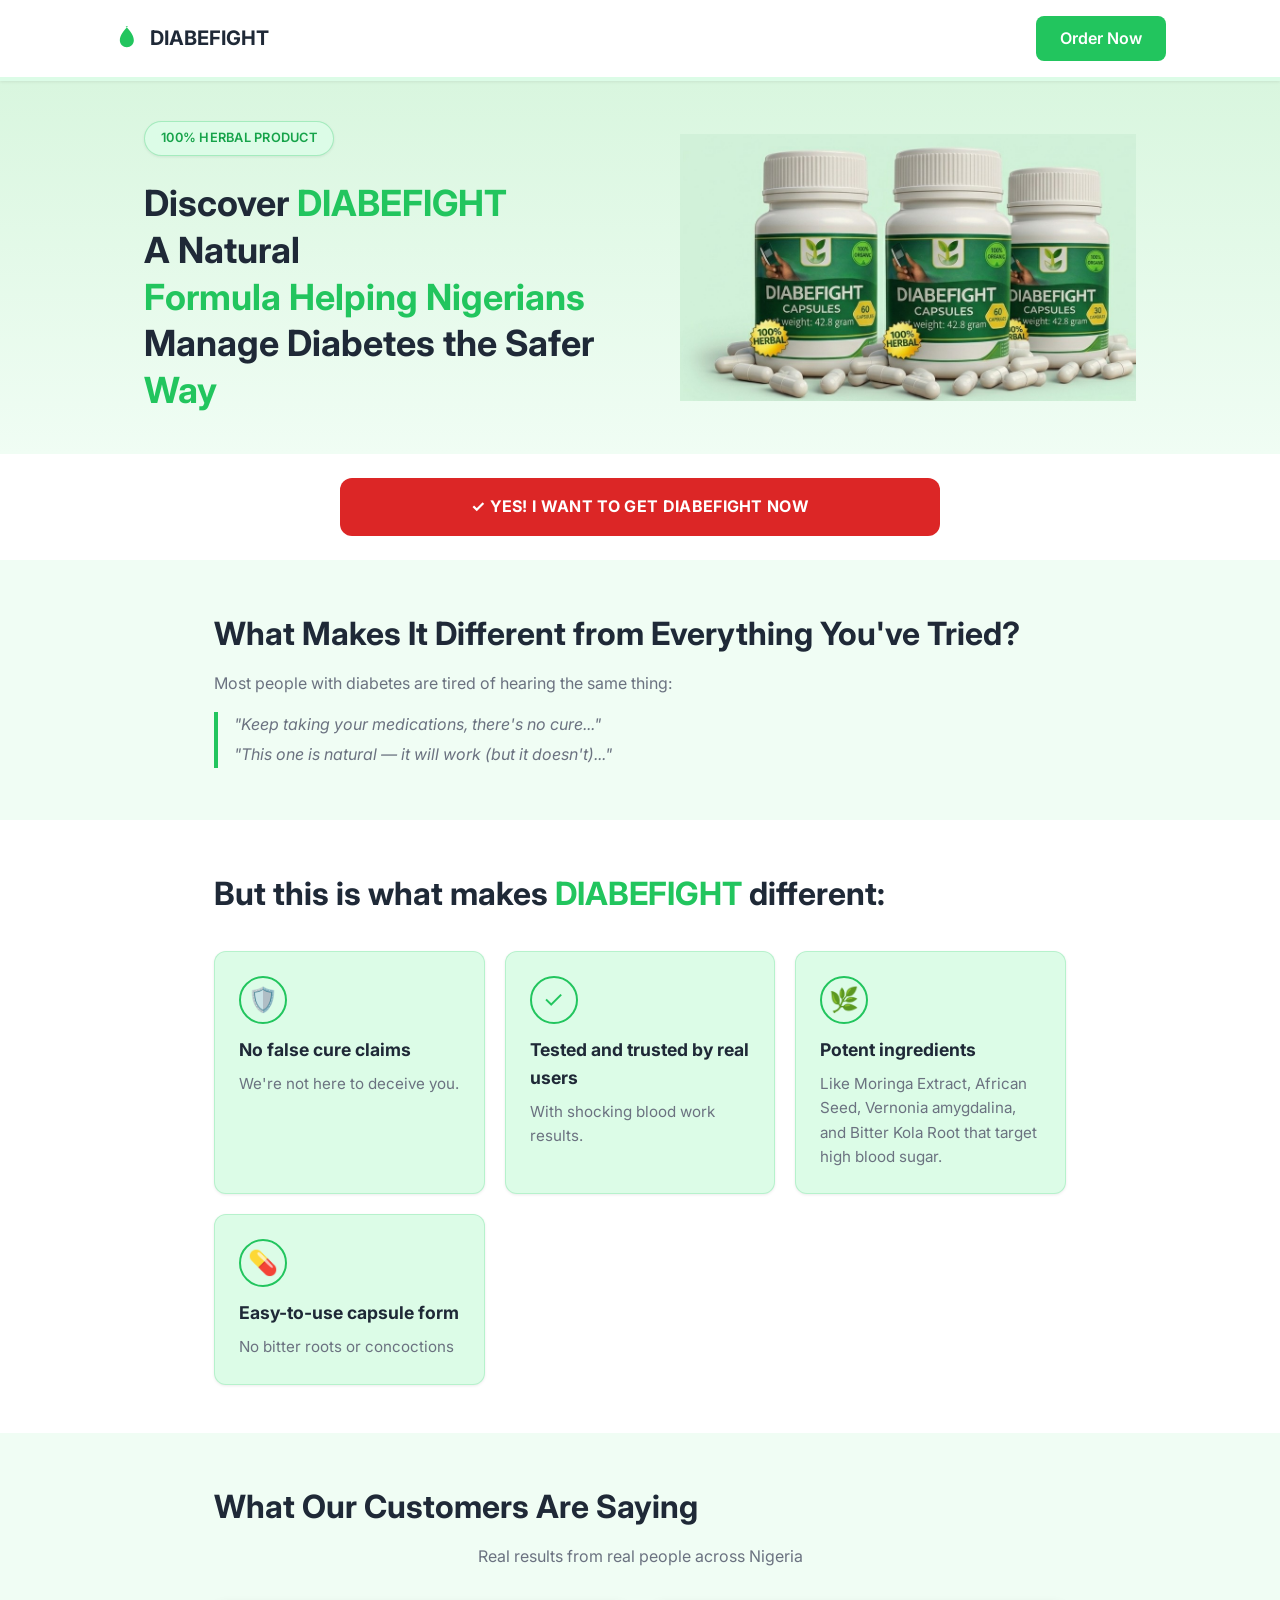
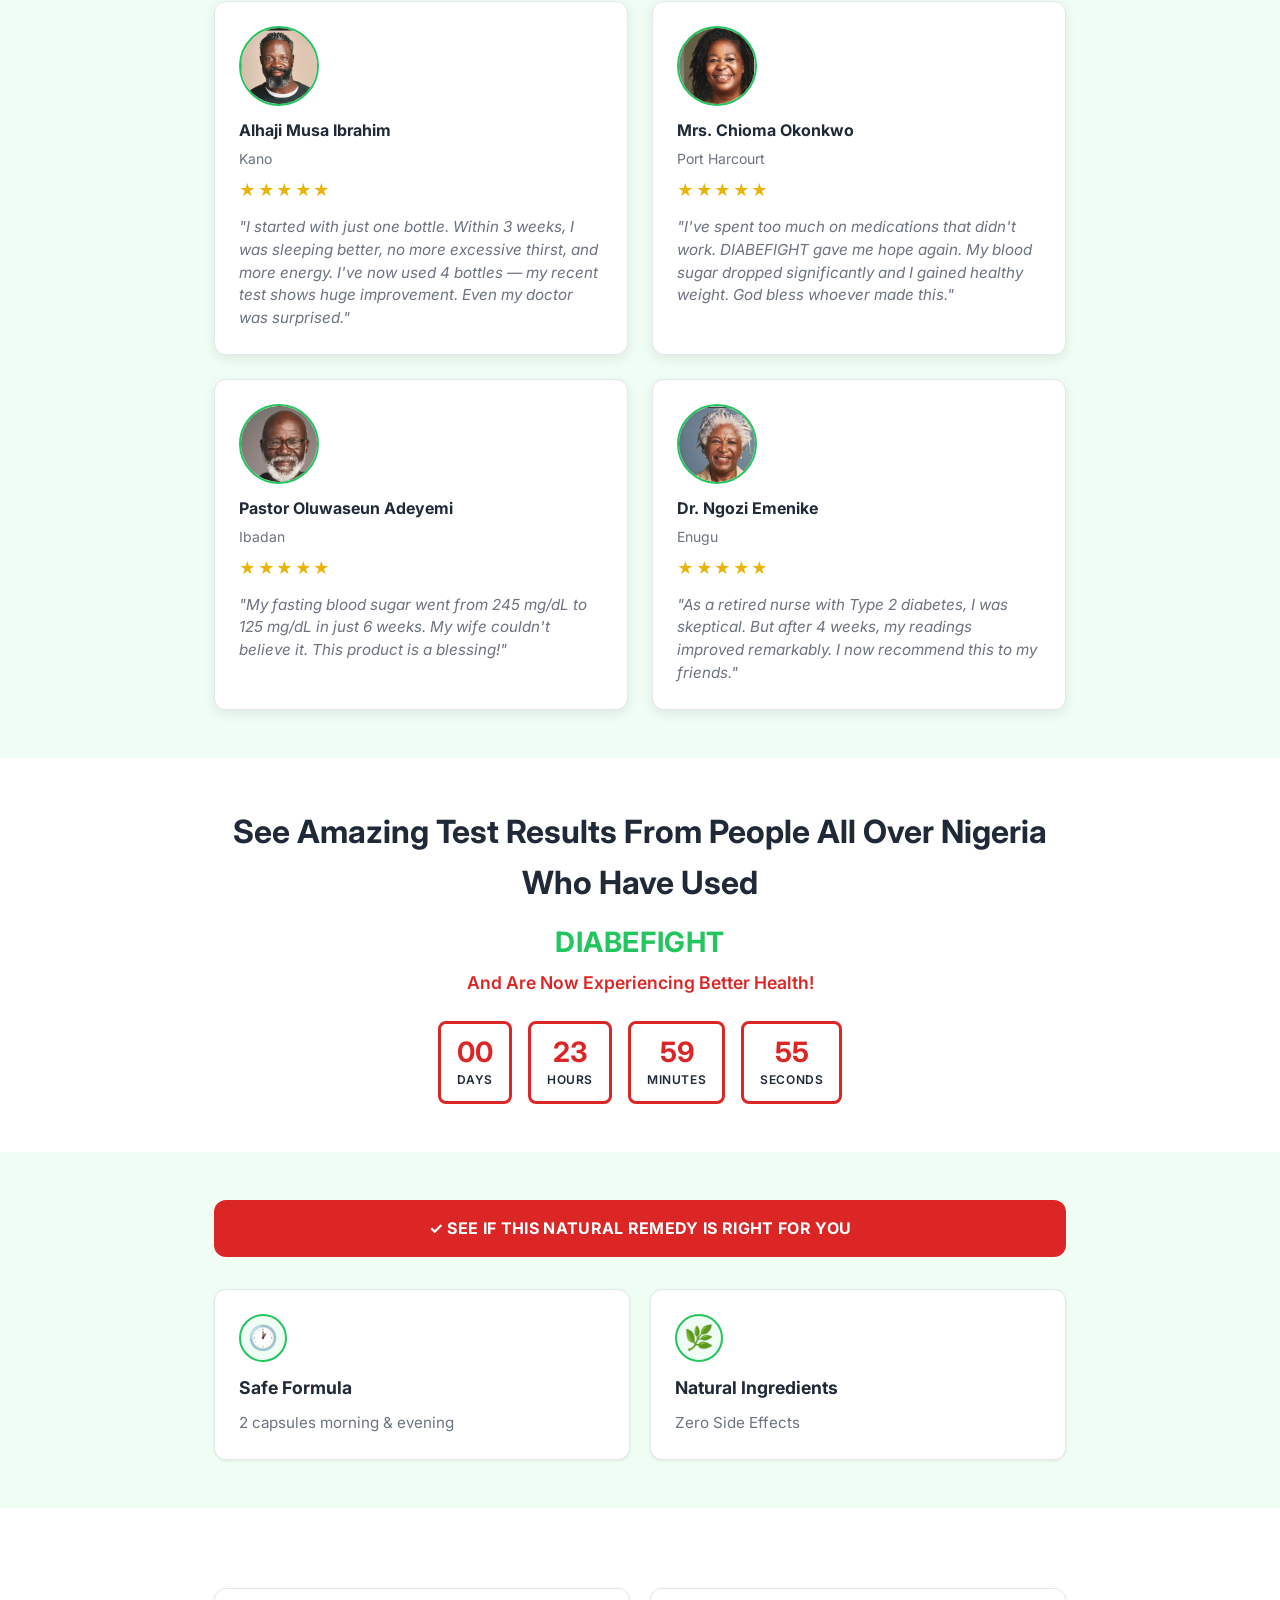
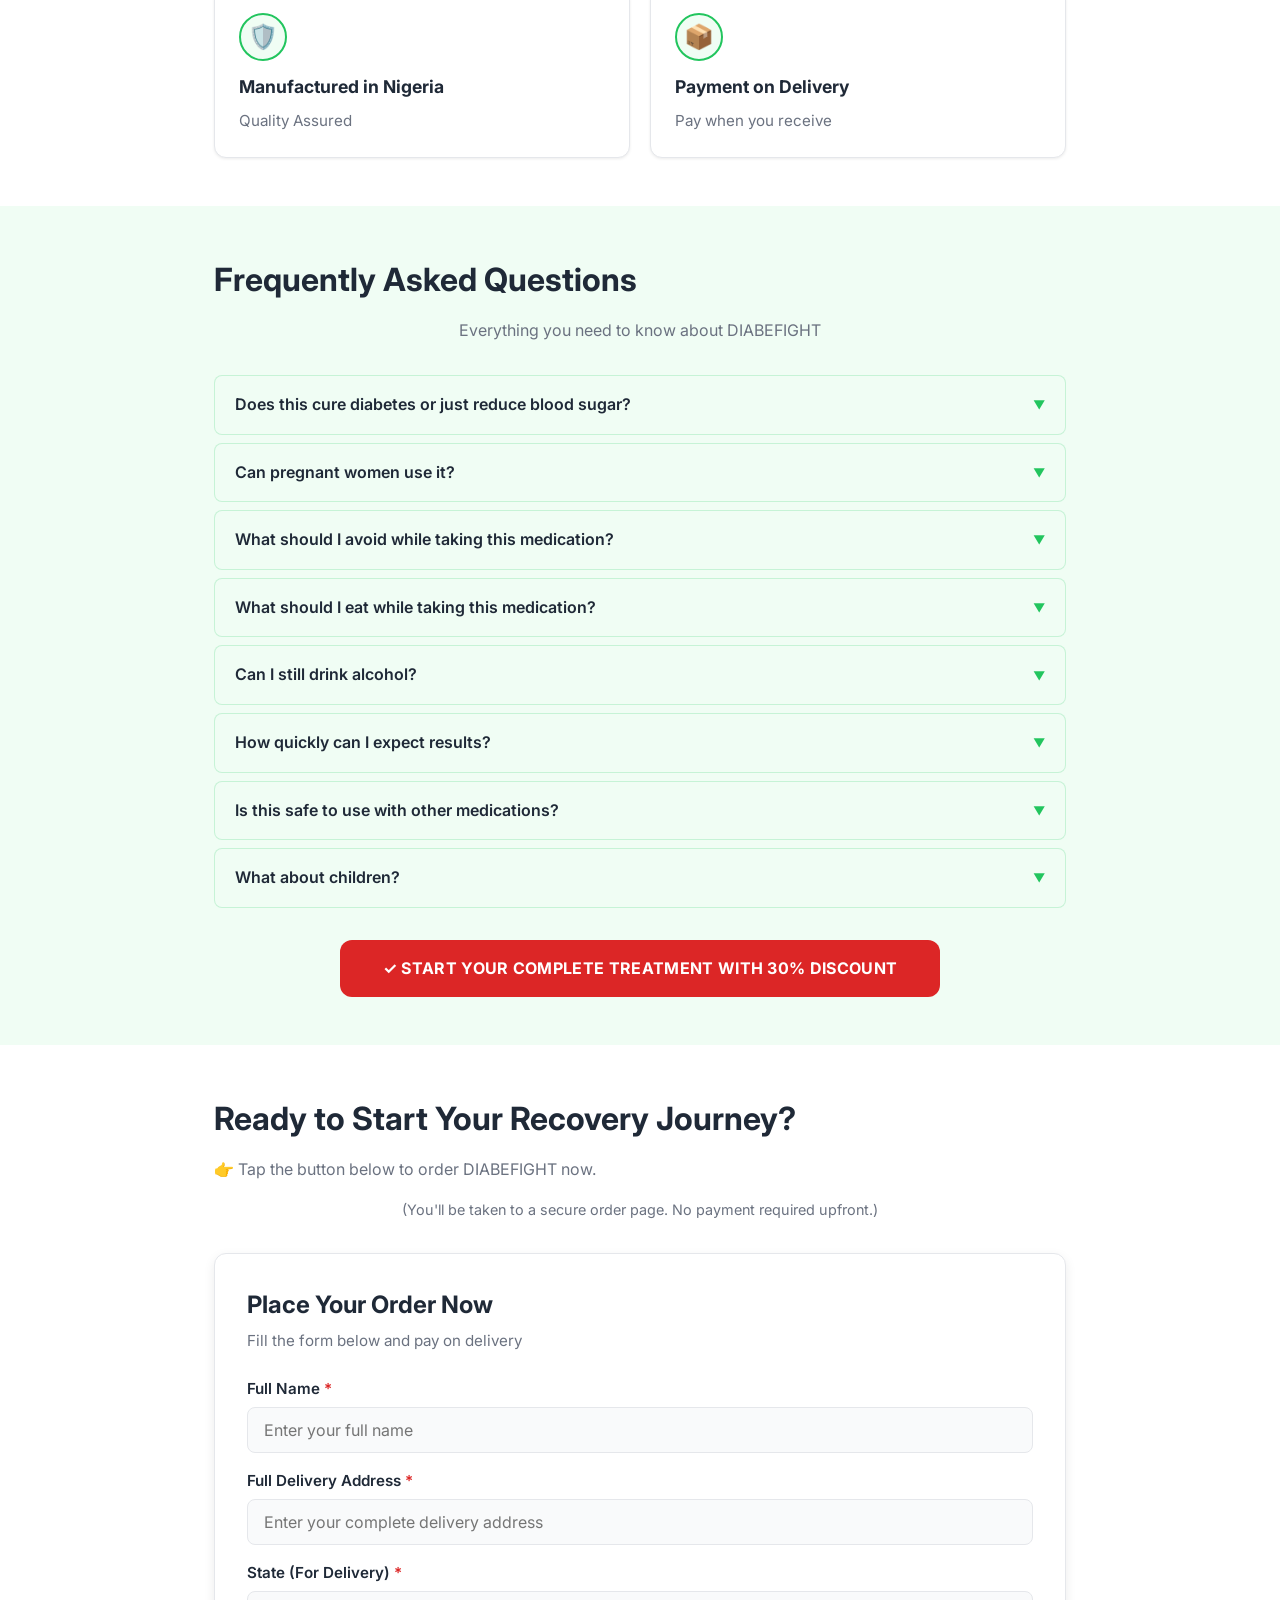
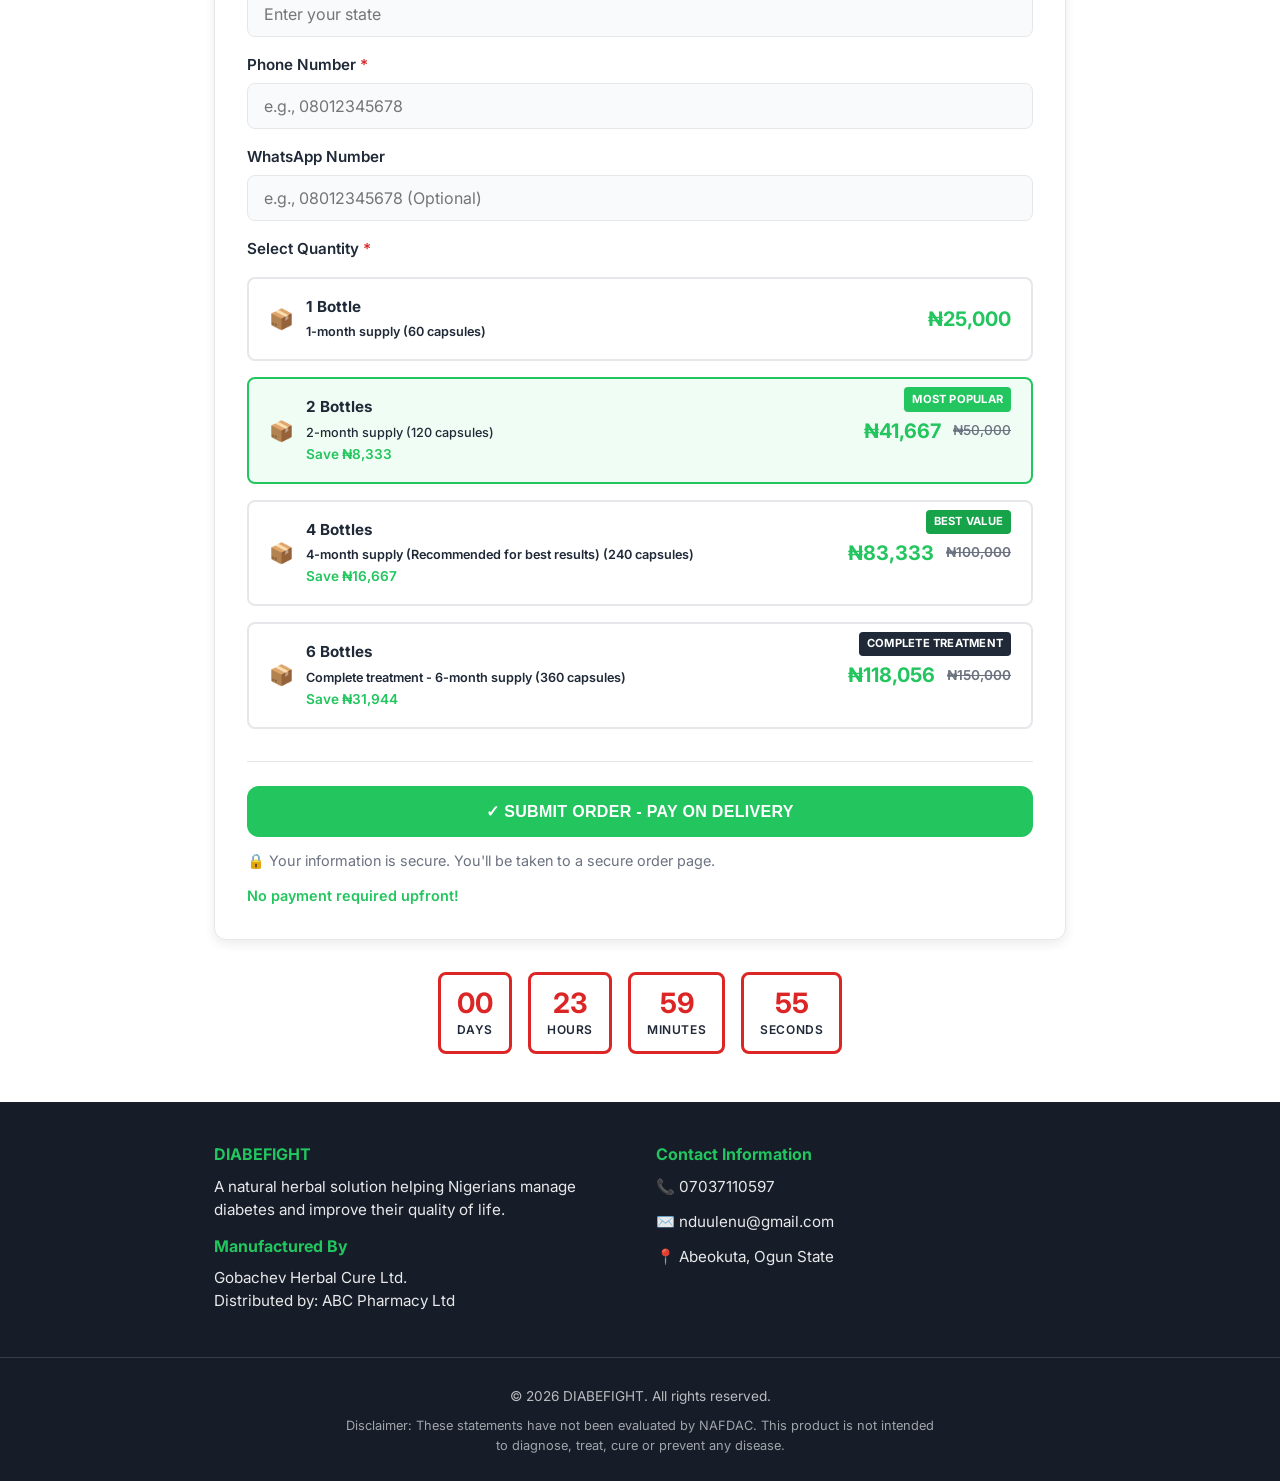
==== index.html @ c7aa2aaf "first commit" ====
<!DOCTYPE html>
<html lang="en">
<head>
  <meta charset="UTF-8">
  <meta name="viewport" content="width=device-width, initial-scale=1.0">
  <title>DIABEFIGHT – Natural Herbal Formula</title>
  <link rel="stylesheet" href="styles.css">
  <link rel="preconnect" href="https://fonts.googleapis.com">
  <link rel="preconnect" href="https://fonts.gstatic.com" crossorigin>
  <link href="https://fonts.googleapis.com/css2?family=Inter:wght@400;500;600;700&display=swap" rel="stylesheet">
</head>
<body>
  <!-- Header -->
  <header class="site-header">
    <div class="header-inner">
      <a href="#" class="logo">
        <svg class="logo-icon" width="28" height="28" viewBox="0 0 24 24" fill="none" xmlns="http://www.w3.org/2000/svg" aria-hidden="true">
          <path d="M12 2c-4 4-7 8-7 12 0 3.3 2.7 6 6 6s6-2.7 6-6c0-4-3-8-7-12z" fill="currentColor"/>
        </svg>
        <span class="logo-text">DIABEFIGHT</span>
      </a>
      <a href="#order" class="btn btn-order">Order Now</a>
    </div>
    <div class="header-sep"></div>
  </header>

  <main>
    <!-- Hero 1: Badge + Headline + product image -->
    <section class="hero hero-badge">
      <div class="container hero-layout">
        <div class="hero-copy">
          <div class="badge-pill">100% HERBAL PRODUCT</div>
          <h1 class="hero-headline">
            <span class="dark">Discover</span> <span class="accent">DIABEFIGHT</span><br>
            <span class="dark">A Natural</span><br>
            <span class="accent">Formula Helping Nigerians</span><br>
            <span class="dark">Manage Diabetes the Safer</span> <span class="accent">Way</span>
          </h1>
        </div>
        <div class="hero-visual">
          <img src="images/capsule-bg.png" alt="DIABEFIGHT herbal capsules bottle" width="360" height="480" decoding="async" fetchpriority="high">
        </div>
      </div>
    </section>

    <!-- CTA Button -->
    <section class="cta-strip">
      <div class="container">
        <a href="#order" class="btn btn-hero">✓ YES! I WANT TO GET DIABEFIGHT NOW</a>
      </div>
    </section>

    <!-- What Makes It Different -->
    <section class="section section-alt">
      <div class="container">
        <h2 class="section-title">What Makes It Different from Everything You've Tried?</h2>
        <p class="section-intro">Most people with diabetes are tired of hearing the same thing:</p>
        <blockquote class="quote-block">
          <p>"Keep taking your medications, there's no cure..."</p>
          <p>"This one is natural — it will work (but it doesn't)..."</p>
        </blockquote>
      </div>
    </section>

    <!-- Feature Cards 4 -->
    <section class="section">
      <div class="container">
        <h2 class="section-title">But this is what makes <span class="accent">DIABEFIGHT</span> different:</h2>
        <div class="feature-grid feature-grid-4">
          <div class="feature-card">
            <span class="feature-icon" aria-hidden="true">🛡️</span>
            <h3>No false cure claims</h3>
            <p>We're not here to deceive you.</p>
          </div>
          <div class="feature-card">
            <span class="feature-icon" aria-hidden="true">✓</span>
            <h3>Tested and trusted by real users</h3>
            <p>With shocking blood work results.</p>
          </div>
          <div class="feature-card">
            <span class="feature-icon" aria-hidden="true">🌿</span>
            <h3>Potent ingredients</h3>
            <p>Like Moringa Extract, African Seed, Vernonia amygdalina, and Bitter Kola Root that target high blood sugar.</p>
          </div>
          <div class="feature-card">
            <span class="feature-icon" aria-hidden="true">💊</span>
            <h3>Easy-to-use capsule form</h3>
            <p>No bitter roots or concoctions</p>
          </div>
        </div>
      </div>
    </section>

    <!-- Testimonials -->
    <section class="section section-alt">
      <div class="container">
        <h2 class="section-title">What Our Customers Are Saying</h2>
        <p class="section-sub">Real results from real people across Nigeria</p>
        <div class="testimonial-grid">
          <article class="testimonial-card">
            <div class="testimonial-avatar">
              <img src="images/testimonial-alhaji.png" alt="Alhaji Musa Ibrahim" width="80" height="80" loading="lazy">
            </div>
            <h4>Alhaji Musa Ibrahim</h4>
            <p class="location">Kano</p>
            <div class="stars">★★★★★</div>
            <blockquote>"I started with just one bottle. Within 3 weeks, I was sleeping better, no more excessive thirst, and more energy. I've now used 4 bottles — my recent test shows huge improvement. Even my doctor was surprised."</blockquote>
          </article>
          <article class="testimonial-card">
            <div class="testimonial-avatar">
              <img src="images/testimonial-chioma.png" alt="Mrs. Chioma Okonkwo" width="80" height="80" loading="lazy">
            </div>
            <h4>Mrs. Chioma Okonkwo</h4>
            <p class="location">Port Harcourt</p>
            <div class="stars">★★★★★</div>
            <blockquote>"I've spent too much on medications that didn't work. DIABEFIGHT gave me hope again. My blood sugar dropped significantly and I gained healthy weight. God bless whoever made this."</blockquote>
          </article>
          <article class="testimonial-card">
            <div class="testimonial-avatar">
              <img src="images/testimonial-pastor.png" alt="Pastor Oluwaseun Adeyemi" width="80" height="80" loading="lazy">
            </div>
            <h4>Pastor Oluwaseun Adeyemi</h4>
            <p class="location">Ibadan</p>
            <div class="stars">★★★★★</div>
            <blockquote>"My fasting blood sugar went from 245 mg/dL to 125 mg/dL in just 6 weeks. My wife couldn't believe it. This product is a blessing!"</blockquote>
          </article>
          <article class="testimonial-card">
            <div class="testimonial-avatar">
              <img src="images/testimonial-ngozi.png" alt="Dr. Ngozi Emenike" width="80" height="80" loading="lazy">
            </div>
            <h4>Dr. Ngozi Emenike</h4>
            <p class="location">Enugu</p>
            <div class="stars">★★★★★</div>
            <blockquote>"As a retired nurse with Type 2 diabetes, I was skeptical. But after 4 weeks, my readings improved remarkably. I now recommend this to my friends."</blockquote>
          </article>
        </div>
      </div>
    </section>

    <!-- Test Results + Countdown -->
    <section class="section">
      <div class="container text-center">
        <h2 class="section-title">See Amazing Test Results From People All Over Nigeria Who Have Used</h2>
        <p class="product-highlight">DIABEFIGHT</p>
        <p class="sub-highlight">And Are Now Experiencing Better Health!</p>
        <div class="countdown" id="countdown">
          <div class="countdown-box"><span class="countdown-num" id="days">00</span><span class="countdown-label">Days</span></div>
          <div class="countdown-box"><span class="countdown-num" id="hours">23</span><span class="countdown-label">Hours</span></div>
          <div class="countdown-box"><span class="countdown-num" id="minutes">52</span><span class="countdown-label">Minutes</span></div>
          <div class="countdown-box"><span class="countdown-num" id="seconds">33</span><span class="countdown-label">Seconds</span></div>
        </div>
      </div>
    </section>

    <!-- Secondary CTA + 2 feature cards -->
    <section class="section section-alt">
      <div class="container">
        <a href="#order" class="btn btn-hero btn-hero-alt">✓ SEE IF THIS NATURAL REMEDY IS RIGHT FOR YOU</a>
        <div class="feature-grid feature-grid-2">
          <div class="feature-card feature-card-white">
            <span class="feature-icon">🕐</span>
            <h3>Safe Formula</h3>
            <p>2 capsules morning & evening</p>
          </div>
          <div class="feature-card feature-card-white">
            <span class="feature-icon">🌿</span>
            <h3>Natural Ingredients</h3>
            <p>Zero Side Effects</p>
          </div>
        </div>
      </div>
    </section>

    <!-- Trust: Manufactured + Payment -->
    <section class="section">
      <div class="container">
        <div class="feature-grid feature-grid-2">
          <div class="feature-card feature-card-white">
            <span class="feature-icon">🛡️</span>
            <h3>Manufactured in Nigeria</h3>
            <p>Quality Assured</p>
          </div>
          <div class="feature-card feature-card-white">
            <span class="feature-icon">📦</span>
            <h3>Payment on Delivery</h3>
            <p>Pay when you receive</p>
          </div>
        </div>
      </div>
    </section>

    <!-- FAQ -->
    <section class="section section-alt" id="faq">
      <div class="container">
        <h2 class="section-title">Frequently Asked Questions</h2>
        <p class="section-sub">Everything you need to know about DIABEFIGHT</p>
        <div class="faq-list">
          <details class="faq-item">
            <summary>Does this cure diabetes or just reduce blood sugar?</summary>
            <p>It works to naturally balance blood sugar levels and support your body's insulin response. Many users report significant improvements in their diabetes management and overall health.</p>
          </details>
          <details class="faq-item">
            <summary>Can pregnant women use it?</summary>
            <p>We recommend consulting your doctor before use during pregnancy.</p>
          </details>
          <details class="faq-item">
            <summary>What should I avoid while taking this medication?</summary>
            <p>Follow a balanced diet and avoid excessive sugar. Your healthcare provider can give personalized advice.</p>
          </details>
          <details class="faq-item">
            <summary>What should I eat while taking this medication?</summary>
            <p>Eat a diabetes-friendly diet: more vegetables, whole grains, lean protein, and less refined sugar.</p>
          </details>
          <details class="faq-item">
            <summary>Can I still drink alcohol?</summary>
            <p>Moderate alcohol may affect blood sugar. Consult your doctor for guidance.</p>
          </details>
          <details class="faq-item">
            <summary>How quickly can I expect results?</summary>
            <p>Many users see improvements within 3–6 weeks. Results vary by individual.</p>
          </details>
          <details class="faq-item">
            <summary>Is this safe to use with other medications?</summary>
            <p>Discuss with your doctor before combining with other diabetes or blood sugar medications.</p>
          </details>
          <details class="faq-item">
            <summary>What about children?</summary>
            <p>This product is intended for adults. Consult a paediatrician for children.</p>
          </details>
        </div>
        <a href="#order" class="btn btn-hero">✓ START YOUR COMPLETE TREATMENT WITH 30% DISCOUNT</a>
      </div>
    </section>

    <!-- Order intro -->
    <section class="section" id="order">
      <div class="container">
        <h2 class="section-title">Ready to Start Your Recovery Journey?</h2>
        <p class="section-intro">👉 Tap the button below to order DIABEFIGHT now.</p>
        <p class="section-note">(You'll be taken to a secure order page. No payment required upfront.)</p>
        <div class="order-card">
          <h3 class="order-title">Place Your Order Now</h3>
          <p class="order-sub">Fill the form below and pay on delivery</p>

          <form class="order-form" id="orderForm" action="https://script.google.com/macros/s/AKfycbxvcHsjXYIPjPcIqC7nMlKZJHp0VhmNWtqKJYJnzAUdbxAZ1AIKlSLtO2seE9OCINu5Pw/exec" method="post">
            <!-- Honeypot for basic spam reduction (leave empty) -->
            <input
              type="text"
              name="_honey"
              id="honey"
              tabindex="-1"
              autocomplete="off"
              style="position:absolute; left:-9999px; width:1px; height:1px; overflow:hidden;"
            >
            <label>Full Name <span class="required">*</span></label>
            <input type="text" name="fullName" placeholder="Enter your full name" required>

            <label>Full Delivery Address <span class="required">*</span></label>
            <input type="text" name="address" placeholder="Enter your complete delivery address" required>

            <label>State (For Delivery) <span class="required">*</span></label>
            <input type="text" name="state" placeholder="Enter your state" required>

            <label>Phone Number <span class="required">*</span></label>
            <input type="tel" name="phone" placeholder="e.g., 08012345678" required>

            <label>WhatsApp Number</label>
            <input type="tel" name="whatsapp" placeholder="e.g., 08012345678 (Optional)">

            <label>Select Quantity <span class="required">*</span></label>
            <!-- Hidden fields so the email includes exact bottle/price/capsule details -->
            <input type="hidden" name="quantityLabel" id="quantityLabel" value="">
            <input type="hidden" name="orderPrice" id="orderPrice" value="">
            <input type="hidden" name="orderOriginalPrice" id="orderOriginalPrice" value="">
            <input type="hidden" name="orderSave" id="orderSave" value="">
            <div class="quantity-options">
              <label class="quantity-option">
                <input type="radio" name="quantity" value="1" data-price="25000" data-label="1 Bottle (60 capsules)" data-supply="1-month supply (60 capsules)">
                <span class="option-content">
                  <span class="option-icon">📦</span>
                  <span class="option-text"><strong>1 Bottle</strong><br><small>1-month supply (60 capsules)</small></span>
                  <span class="option-price">₦25,000</span>
                </span>
              </label>
              <label class="quantity-option quantity-popular">
                <input type="radio" name="quantity" value="2" data-price="41667" data-original="50000" data-save="8333" data-label="2 Bottles (120 capsules)" data-supply="2-month supply (120 capsules)" checked>
                <span class="option-content">
                  <span class="option-badge">MOST POPULAR</span>
                  <span class="option-icon">📦</span>
                  <span class="option-text"><strong>2 Bottles</strong><br><small>2-month supply (120 capsules)</small><br><span class="save">Save ₦8,333</span></span>
                  <span class="option-price">₦41,667</span>
                  <span class="option-old">₦50,000</span>
                </span>
              </label>
              <label class="quantity-option">
                <input type="radio" name="quantity" value="4" data-price="83333" data-original="100000" data-save="16667" data-label="4 Bottles (240 capsules)" data-supply="4-month supply (Recommended for best results) (240 capsules)">
                <span class="option-content">
                  <span class="option-badge badge-value">BEST VALUE</span>
                  <span class="option-icon">📦</span>
                  <span class="option-text"><strong>4 Bottles</strong><br><small>4-month supply (Recommended for best results) (240 capsules)</small><br><span class="save">Save ₦16,667</span></span>
                  <span class="option-price">₦83,333</span>
                  <span class="option-old">₦100,000</span>
                </span>
              </label>
              <label class="quantity-option">
                <input type="radio" name="quantity" value="6" data-price="118056" data-original="150000" data-save="31944" data-label="6 Bottles (360 capsules)" data-supply="Complete treatment - 6-month supply (360 capsules)">
                <span class="option-content">
                  <span class="option-badge badge-treatment">COMPLETE TREATMENT</span>
                  <span class="option-icon">📦</span>
                  <span class="option-text"><strong>6 Bottles</strong><br><small>Complete treatment - 6-month supply (360 capsules)</small><br><span class="save">Save ₦31,944</span></span>
                  <span class="option-price">₦118,056</span>
                  <span class="option-old">₦150,000</span>
                </span>
              </label>
            </div>

            <div class="submit-block">
              <button type="submit" class="btn btn-submit">✓ Submit Order - Pay on Delivery</button>
              <p class="security-msg">🔒 Your information is secure. You'll be taken to a secure order page.</p>
              <p class="security-msg highlight">No payment required upfront!</p>
            </div>

            <div class="form-success" id="orderSuccess" role="status" aria-live="polite" style="display:none;">
              Thank you! Your order details have been received. We will contact you for delivery.
            </div>
            <div class="form-error" id="orderError" role="alert" aria-live="polite" style="display:none;">
              Sorry—your order could not be submitted. Please try again.
            </div>

            <!-- Hidden iframe target so the Apps Script receives the POST without leaving the page -->
            <iframe id="orderIframe" name="orderIframe" style="display:none;"></iframe>
          </form>
        </div>

        <div class="countdown countdown-bottom" id="countdownBottom">
          <div class="countdown-box"><span class="countdown-num" id="days2">00</span><span class="countdown-label">Days</span></div>
          <div class="countdown-box"><span class="countdown-num" id="hours2">23</span><span class="countdown-label">Hours</span></div>
          <div class="countdown-box"><span class="countdown-num" id="minutes2">47</span><span class="countdown-label">Minutes</span></div>
          <div class="countdown-box"><span class="countdown-num" id="seconds2">16</span><span class="countdown-label">Seconds</span></div>
        </div>
      </div>
    </section>
  </main>

  <!-- Footer -->
  <footer class="site-footer">
    <div class="container footer-grid">
      <div class="footer-col">
        <h4>DIABEFIGHT</h4>
        <p>A natural herbal solution helping Nigerians manage diabetes and improve their quality of life.</p>
        <h4>Manufactured By</h4>
        <p>Gobachev Herbal Cure Ltd.<br>Distributed by: ABC Pharmacy Ltd</p>
      </div>
      <div class="footer-col">
        <h4>Contact Information</h4>
        <p>📞 07037110597</p>
        <p>✉️ nduulenu@gmail.com</p>
        <p>📍 Abeokuta, Ogun State</p>
      </div>
    </div>
    <div class="footer-bottom">
      <p>© 2026 DIABEFIGHT. All rights reserved.</p>
      <p class="disclaimer">Disclaimer: These statements have not been evaluated by NAFDAC. This product is not intended to diagnose, treat, cure or prevent any disease.</p>
    </div>
  </footer>

  <script src="script.js"></script>
</body>
</html>
---- styles.css ----
/* ===== Variables ===== */
:root {
  --green: #22c55e;
  --green-dark: #16a34a;
  --green-light: #dcfce7;
  --green-pale: #f0fdf4;
  --red: #dc2626;
  --red-dark: #b91c1c;
  --text: #1f2937;
  --text-muted: #6b7280;
  --white: #ffffff;
  --border: #e5e7eb;
  --shadow: 0 1px 3px rgba(0,0,0,0.08);
  --shadow-md: 0 4px 12px rgba(0,0,0,0.08);
  --radius: 12px;
  --radius-sm: 8px;
  --font: 'Inter', -apple-system, BlinkMacSystemFont, sans-serif;
}

/* ===== Reset & Base ===== */
*, *::before, *::after { box-sizing: border-box; }
html { scroll-behavior: smooth; }
body {
  margin: 0;
  font-family: var(--font);
  font-size: 16px;
  line-height: 1.6;
  color: var(--text);
  background: var(--white);
}

/* ===== Header ===== */
.site-header {
  position: sticky;
  top: 0;
  z-index: 100;
  background: var(--white);
  box-shadow: var(--shadow);
}
.header-inner {
  max-width: 1100px;
  margin: 0 auto;
  padding: 1rem 1.5rem;
  display: flex;
  align-items: center;
  justify-content: space-between;
}
.logo {
  display: flex;
  align-items: center;
  gap: 0.5rem;
  text-decoration: none;
  color: var(--text);
  font-weight: 700;
  font-size: 1.25rem;
}
.logo-icon {
  width: 28px;
  height: 28px;
  color: var(--green);
  flex-shrink: 0;
}
.btn-order {
  display: inline-block;
  padding: 0.6rem 1.5rem;
  background: var(--green);
  color: var(--white) !important;
  font-weight: 600;
  text-decoration: none;
  border-radius: var(--radius-sm);
  border: none;
  cursor: pointer;
  transition: background 0.2s;
}
.btn-order:hover { background: var(--green-dark); }
.header-sep {
  height: 4px;
  background: var(--green-light);
}

/* ===== Container ===== */
.container {
  max-width: 900px;
  margin: 0 auto;
  padding: 0 1.5rem;
}

/* ===== Hero ===== */
.hero {
  padding: 2.5rem 0;
  /* Match the mint background in the product image so the edges blend in */
  background: linear-gradient(
    180deg,
    rgba(216, 246, 222, 0.98) 0%,
    rgba(240, 253, 244, 1) 100%
  );
}
.hero-badge {
  position: relative;
  overflow: hidden; /* hide any rectangular edges from the PNG background */
}
/* Two-column hero: copy left, product image right (visible, height-capped to headline block) */
.hero-badge .container.hero-layout {
  max-width: min(1040px, 100%);
  display: grid;
  grid-template-columns: minmax(0, 1fr) minmax(220px, 46%);
  gap: 1.25rem 1.5rem;
  align-items: center;
}
.hero-copy {
  min-width: 0;
}
.hero-visual {
  display: flex;
  align-items: flex-start;
  justify-content: flex-end;
  min-width: 0;
  /* Lock image container height to keep it proportional to the headline block */
  overflow: hidden;
  /* Cap image height ≈ badge + 4 headline lines (matches clamp font size) */
  --hero-headline-size: clamp(1.5rem, 4vw, 2.25rem);
  --hero-text-cap: calc(3.25rem + 4 * 1.3 * var(--hero-headline-size));
  /* Give a little extra room so the jar/capsules don't get clipped */
  height: calc(var(--hero-text-cap) + 1.75rem);
}
.hero-visual img {
  width: 126%;
  height: 100%;
  max-width: none;
  max-height: none;
  object-fit: cover; /* crop the image background rectangle edges */
  object-position: right center;
  display: block;
  filter: none;
  transform: translateX(2%) scale(1.06);
}
.hero-badge .badge-pill {
  display: inline-block;
  padding: 0.4rem 1rem;
  background: var(--green-light);
  color: var(--green-dark);
  font-size: 0.8rem;
  font-weight: 600;
  text-transform: uppercase;
  letter-spacing: 0.02em;
  border-radius: 999px;
  margin-bottom: 1.5rem;
  border: 1px solid rgba(34, 197, 94, 0.3);
  box-shadow: var(--shadow);
}
.hero-headline {
  margin: 0;
  font-size: clamp(1.5rem, 4vw, 2.25rem);
  font-weight: 700;
  line-height: 1.3;
}
.hero-headline .dark { color: var(--text); }
.hero-headline .accent { color: var(--green); }

/* ===== CTA Strip ===== */
.cta-strip {
  padding: 1.5rem 0;
  background: var(--white);
}
.btn-hero {
  display: block;
  width: 100%;
  max-width: 600px;
  margin: 0 auto;
  padding: 1rem 1.5rem;
  background: var(--red);
  color: var(--white) !important;
  font-weight: 700;
  font-size: 1rem;
  text-align: center;
  text-decoration: none;
  text-transform: uppercase;
  letter-spacing: 0.02em;
  border-radius: var(--radius);
  border: none;
  cursor: pointer;
  transition: background 0.2s;
}
.btn-hero:hover { background: var(--red-dark); }
.btn-hero-alt { max-width: 100%; }

/* ===== Sections ===== */
.section {
  padding: 3rem 0;
  background: var(--white);
}
.section-alt {
  background: var(--green-pale);
}
.section-title {
  margin: 0 0 0.75rem;
  font-size: clamp(1.5rem, 3vw, 2rem);
  font-weight: 700;
  color: var(--text);
}
.section-title .accent { color: var(--green); }
.section-intro {
  margin: 0 0 1rem;
  color: var(--text-muted);
  font-size: 1rem;
}
.section-sub {
  margin: 0 0 2rem;
  color: var(--text-muted);
  text-align: center;
  font-size: 1rem;
}
.section-note {
  margin: 0 0 2rem;
  color: var(--text-muted);
  font-size: 0.9rem;
  text-align: center;
}
.text-center { text-align: center; }
.product-highlight {
  margin: 0.25rem 0;
  font-size: clamp(1.25rem, 2.5vw, 1.75rem);
  font-weight: 700;
  color: var(--green);
  letter-spacing: 0.02em;
}
.sub-highlight {
  margin: 0 0 1.5rem;
  font-size: 1.1rem;
  font-weight: 600;
  color: var(--red);
}

/* ===== Quote ===== */
.quote-block {
  margin: 1rem 0 0;
  padding-left: 1rem;
  border-left: 4px solid var(--green);
  color: var(--text-muted);
  font-style: italic;
}
.quote-block p { margin: 0.25rem 0; }

/* ===== Feature Grid ===== */
.feature-grid {
  display: grid;
  gap: 1.25rem;
  margin-top: 2rem;
}
.feature-grid-4 { grid-template-columns: repeat(auto-fit, minmax(200px, 1fr)); }
.feature-grid-2 { grid-template-columns: repeat(auto-fit, minmax(260px, 1fr)); }
.feature-card {
  padding: 1.5rem;
  background: var(--green-light);
  border-radius: var(--radius);
  box-shadow: var(--shadow);
  border: 1px solid rgba(34, 197, 94, 0.2);
}
.feature-card-white {
  background: var(--white);
  border: 1px solid var(--border);
}
.feature-icon {
  display: inline-flex;
  align-items: center;
  justify-content: center;
  width: 48px;
  height: 48px;
  margin-bottom: 0.75rem;
  font-size: 1.5rem;
  background: var(--green-light);
  color: var(--green);
  border-radius: 50%;
  border: 2px solid var(--green);
}
.feature-card-white .feature-icon {
  background: var(--green-pale);
}
.feature-card h3 {
  margin: 0 0 0.5rem;
  font-size: 1.1rem;
  font-weight: 700;
  color: var(--text);
}
.feature-card p {
  margin: 0;
  font-size: 0.95rem;
  color: var(--text-muted);
}

/* ===== Testimonials ===== */
.testimonial-grid {
  display: grid;
  grid-template-columns: repeat(auto-fit, minmax(280px, 1fr));
  gap: 1.5rem;
  margin-top: 2rem;
}
.testimonial-card {
  padding: 1.5rem;
  background: var(--white);
  border-radius: var(--radius);
  box-shadow: var(--shadow-md);
  border: 1px solid var(--border);
}
.testimonial-avatar {
  width: 80px;
  height: 80px;
  margin-bottom: 0.75rem;
  border: 2px solid var(--green);
  border-radius: 50%;
  overflow: hidden;
  flex-shrink: 0;
  background: var(--green-light);
}
.testimonial-avatar img {
  width: 100%;
  height: 100%;
  object-fit: cover;
  object-position: center top;
  display: block;
}
.testimonial-card h4 {
  margin: 0 0 0.25rem;
  font-size: 1rem;
  font-weight: 700;
  color: var(--text);
}
.testimonial-card .location {
  margin: 0 0 0.5rem;
  font-size: 0.875rem;
  color: var(--text-muted);
}
.stars {
  color: #eab308;
  font-size: 1rem;
  letter-spacing: 0.1em;
  margin-bottom: 0.75rem;
}
.testimonial-card blockquote {
  margin: 0;
  font-size: 0.95rem;
  color: var(--text-muted);
  font-style: italic;
  line-height: 1.5;
}

/* ===== Countdown ===== */
.countdown {
  display: flex;
  flex-wrap: wrap;
  justify-content: center;
  gap: 1rem;
  margin-top: 1.5rem;
}
.countdown-bottom { margin-top: 2rem; }
.countdown-box {
  display: flex;
  flex-direction: column;
  align-items: center;
  min-width: 70px;
  padding: 0.75rem 1rem;
  background: var(--white);
  border: 3px solid var(--red);
  border-radius: var(--radius-sm);
}
.countdown-num {
  font-size: 1.75rem;
  font-weight: 700;
  color: var(--red);
  line-height: 1.2;
}
.countdown-label {
  font-size: 0.75rem;
  font-weight: 600;
  color: var(--text);
  text-transform: uppercase;
  letter-spacing: 0.05em;
}

/* ===== FAQ ===== */
.faq-list {
  margin: 2rem 0;
}
.faq-item {
  margin-bottom: 0.5rem;
  background: var(--green-pale);
  border: 1px solid rgba(34, 197, 94, 0.2);
  border-radius: var(--radius-sm);
  overflow: hidden;
}
.faq-item summary {
  padding: 1rem 1.25rem;
  font-weight: 600;
  color: var(--text);
  cursor: pointer;
  list-style: none;
  display: flex;
  align-items: center;
  justify-content: space-between;
}
.faq-item summary::-webkit-details-marker { display: none; }
.faq-item summary::after {
  content: '▼';
  font-size: 0.75rem;
  color: var(--green);
}
.faq-item[open] summary::after { content: '▲'; }
.faq-item p {
  margin: 0;
  padding: 0 1.25rem 1rem;
  padding-top: 0;
  font-size: 0.95rem;
  color: var(--text-muted);
  line-height: 1.5;
}

/* ===== Order Form ===== */
.order-card {
  margin-top: 2rem;
  padding: 2rem;
  background: var(--white);
  border-radius: var(--radius);
  box-shadow: var(--shadow-md);
  border: 1px solid var(--border);
}
.order-title {
  margin: 0 0 0.25rem;
  font-size: 1.5rem;
  font-weight: 700;
  color: var(--text);
}
.order-sub {
  margin: 0 0 1.5rem;
  font-size: 0.95rem;
  color: var(--text-muted);
}
.order-form label {
  display: block;
  margin-top: 1rem;
  margin-bottom: 0.35rem;
  font-weight: 600;
  font-size: 0.95rem;
  color: var(--text);
}
.order-form .required { color: var(--red); }
.order-form input[type="text"],
.order-form input[type="tel"] {
  width: 100%;
  padding: 0.75rem 1rem;
  font-size: 1rem;
  font-family: var(--font);
  border: 1px solid var(--border);
  border-radius: var(--radius-sm);
  background: #f9fafb;
  transition: border-color 0.2s;
}
.order-form input:focus {
  outline: none;
  border-color: var(--green);
  background: var(--white);
}

/* Quantity options */
.quantity-options {
  margin-top: 0.5rem;
}
.quantity-option {
  display: block;
  margin-bottom: 0.75rem;
  padding: 1rem 1.25rem;
  background: var(--white);
  border: 2px solid var(--border);
  border-radius: var(--radius-sm);
  cursor: pointer;
  transition: border-color 0.2s, background 0.2s;
}
.quantity-option:hover { border-color: var(--green-light); }
.quantity-option input { display: none; }
.quantity-option input:checked ~ .option-content { font-weight: 500; }
.quantity-option.selected,
.quantity-option:has(input:checked) {
  border-color: var(--green);
  background: var(--green-pale);
}
.option-content {
  display: flex;
  flex-wrap: wrap;
  align-items: center;
  gap: 0.75rem;
  position: relative;
}
.option-badge {
  position: absolute;
  top: -0.5rem;
  right: 0;
  padding: 0.2rem 0.5rem;
  background: var(--green);
  color: var(--white);
  font-size: 0.7rem;
  font-weight: 700;
  text-transform: uppercase;
  letter-spacing: 0.02em;
  border-radius: 4px;
}
.badge-value { background: var(--green-dark); }
.badge-treatment { background: var(--text); }
.option-icon { font-size: 1.25rem; }
.option-text {
  flex: 1;
  min-width: 140px;
  font-size: 0.95rem;
  color: var(--text);
}
.option-text .save {
  display: block;
  font-size: 0.85rem;
  color: var(--green);
  font-weight: 600;
}
.option-price {
  font-size: 1.25rem;
  font-weight: 700;
  color: var(--green);
}
.option-old {
  display: block;
  font-size: 0.85rem;
  color: var(--text-muted);
  text-decoration: line-through;
}

.submit-block {
  margin-top: 2rem;
  padding-top: 1.5rem;
  border-top: 1px solid var(--border);
}
.btn-submit {
  width: 100%;
  padding: 1rem 1.5rem;
  background: var(--green);
  color: var(--white);
  font-weight: 700;
  font-size: 1rem;
  text-transform: uppercase;
  letter-spacing: 0.02em;
  border: none;
  border-radius: var(--radius);
  cursor: pointer;
  transition: background 0.2s;
}
.btn-submit:hover { background: var(--green-dark); }
.security-msg {
  margin: 0.75rem 0 0;
  font-size: 0.9rem;
  color: var(--text-muted);
}
.security-msg.highlight {
  color: var(--green);
  font-weight: 600;
}

/* ===== Form submit feedback (Formspree) ===== */
.form-success {
  margin-top: 1rem;
  padding: 0.9rem 1rem;
  background: #ecfdf5;
  border: 1px solid rgba(34, 197, 94, 0.25);
  border-radius: var(--radius-sm);
  color: #166534;
  font-weight: 600;
}
.form-error {
  margin-top: 1rem;
  padding: 0.9rem 1rem;
  background: #fef2f2;
  border: 1px solid rgba(220, 38, 38, 0.25);
  border-radius: var(--radius-sm);
  color: #b91c1c;
  font-weight: 600;
}

/* ===== Footer ===== */
.site-footer {
  background: #161c28;
  color: var(--white);
  padding: 2.5rem 0 1.5rem;
}
.footer-grid {
  display: grid;
  grid-template-columns: repeat(auto-fit, minmax(260px, 1fr));
  gap: 2rem;
  margin-bottom: 2rem;
}
.footer-col h4 {
  margin: 0 0 0.5rem;
  font-size: 1rem;
  font-weight: 700;
  color: var(--green);
}
.footer-col h4 + p { margin-top: 0; }
.footer-col p {
  margin: 0 0 0.75rem;
  font-size: 0.95rem;
  line-height: 1.5;
  color: rgba(255,255,255,0.9);
}
.footer-bottom {
  padding-top: 1.5rem;
  border-top: 1px solid rgba(255,255,255,0.15);
  text-align: center;
}
.footer-bottom p {
  margin: 0.25rem 0;
  font-size: 0.85rem;
  color: rgba(255,255,255,0.7);
}
.footer-bottom .disclaimer {
  font-size: 0.8rem;
  max-width: 600px;
  margin: 0.5rem auto 0;
  color: rgba(255,255,255,0.6);
}

/* ===== Responsive ===== */
@media (max-width: 720px) {
  .hero-badge .container.hero-layout {
    grid-template-columns: 1fr;
    gap: 1.25rem;
  }
  .hero-visual {
    order: 2;
    justify-content: center;
  }
  .hero-copy {
    order: 1;
  }
  .hero-visual img {
    width: 100%;
    height: auto;
    max-height: min(420px, 70vw);
    object-fit: contain; /* avoid weird cropping on small screens */
    object-position: center center;
    margin: 0 auto;
    transform: none;
  }
}

@media (max-width: 600px) {
  .header-inner { padding: 0.75rem 1rem; }
  .logo-text { font-size: 1.1rem; }
  .btn-order { padding: 0.5rem 1rem; font-size: 0.9rem; }
  .hero { padding: 1.5rem 0; }
  .section { padding: 2rem 0; }
  .order-card { padding: 1.25rem; }
  .option-content { flex-direction: column; align-items: flex-start; }
  .option-price { margin-top: 0.25rem; }
}
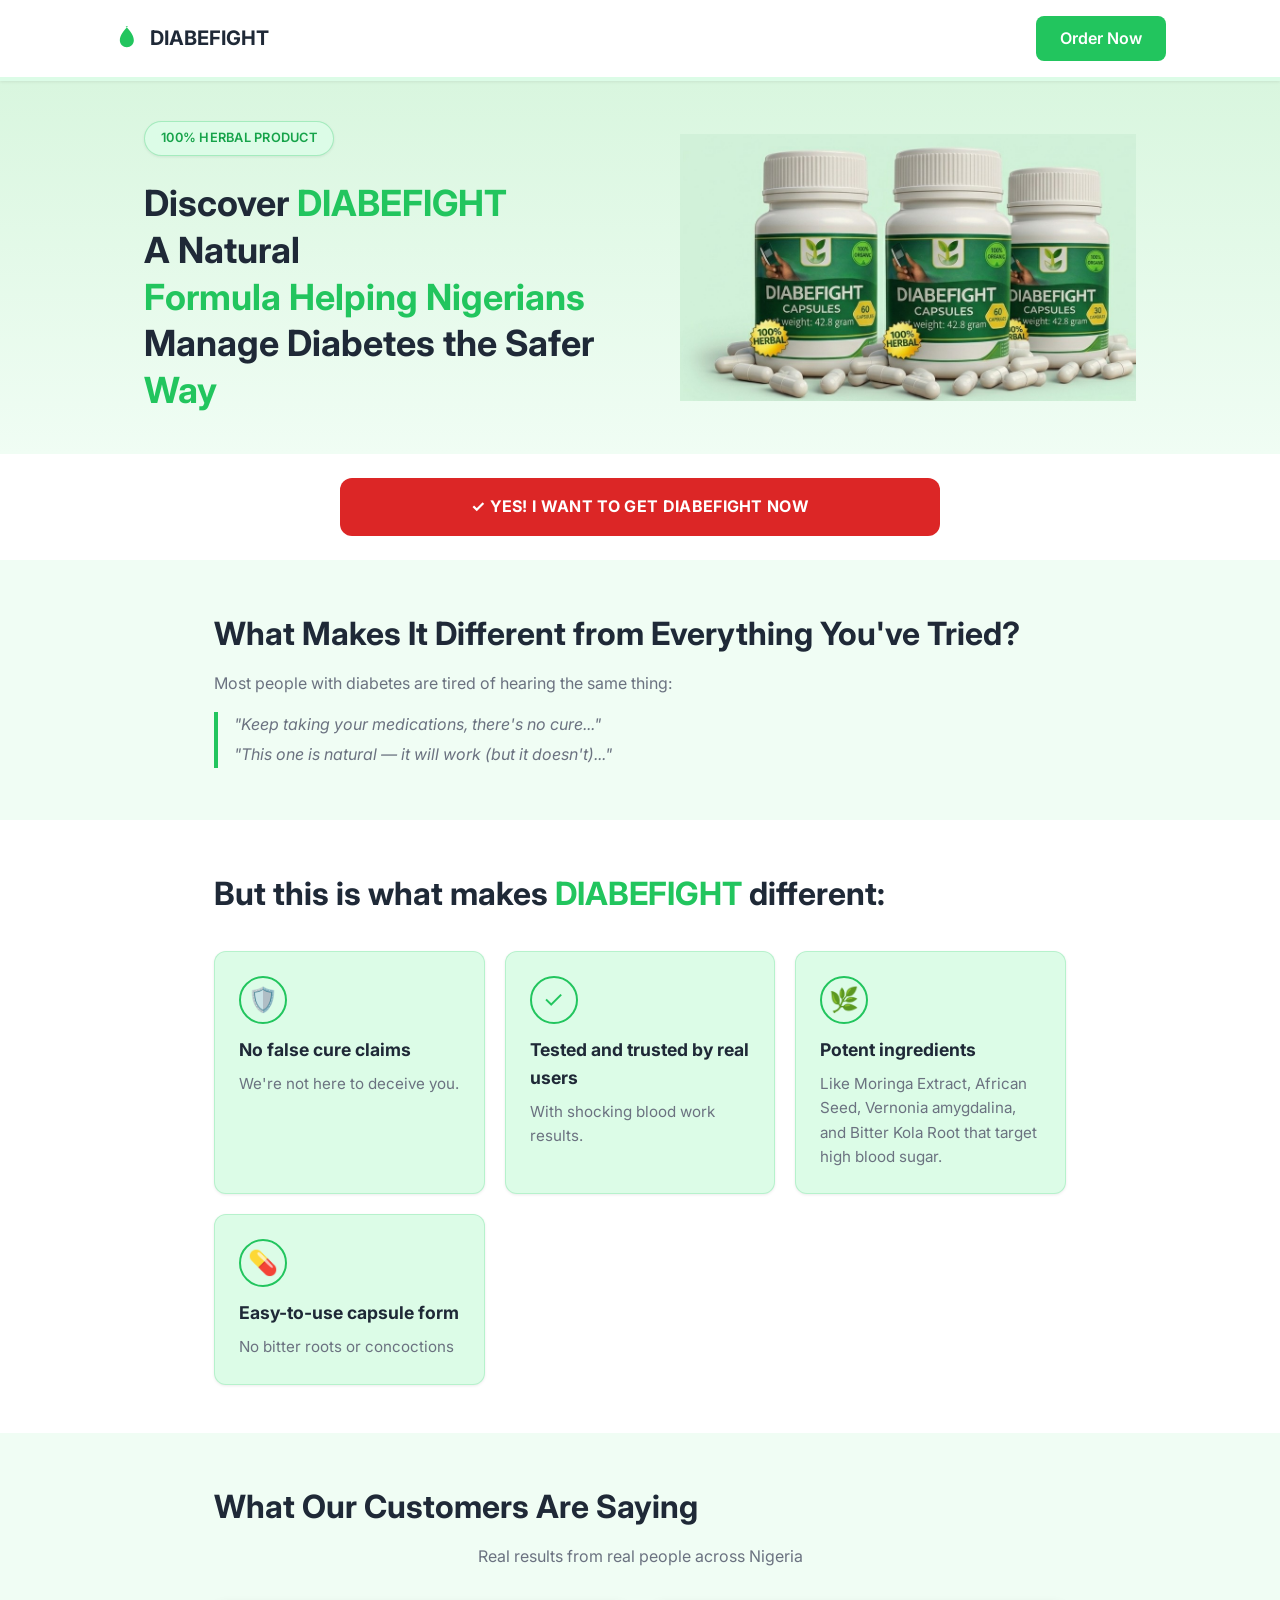
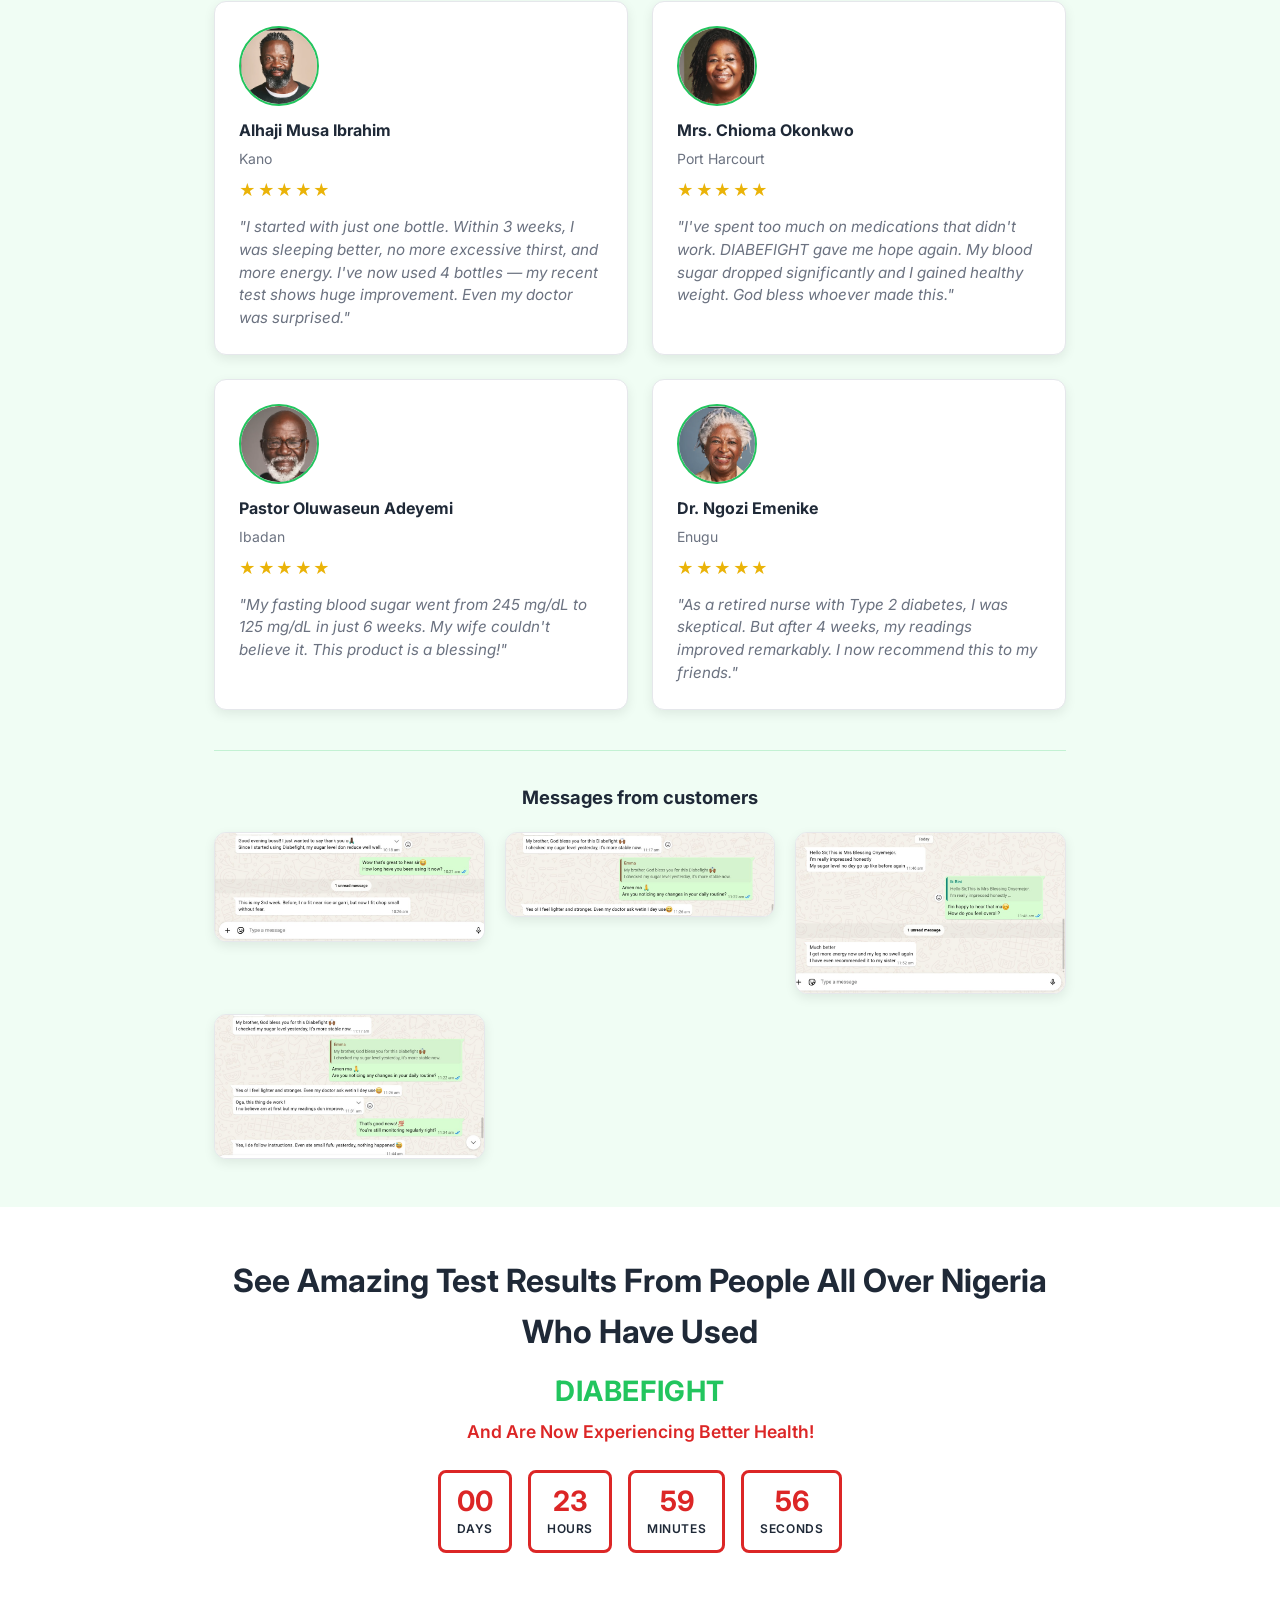
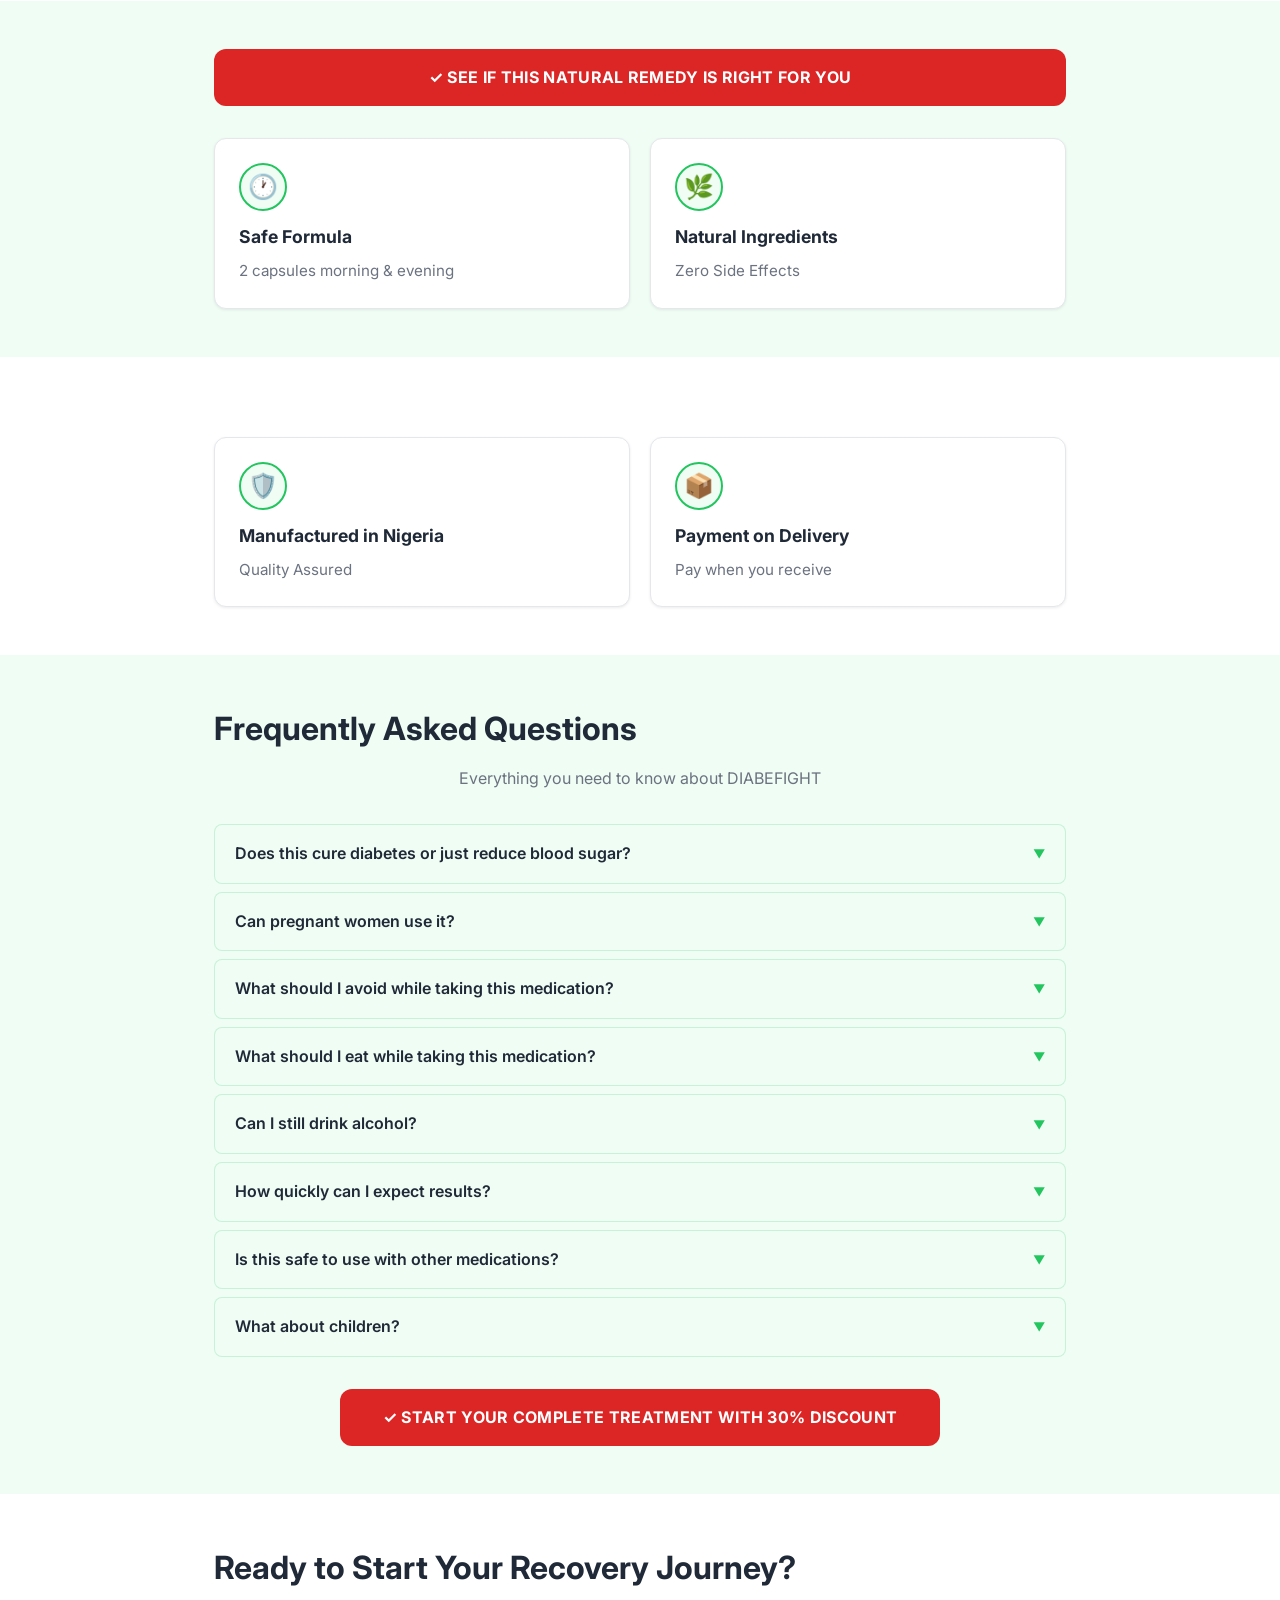
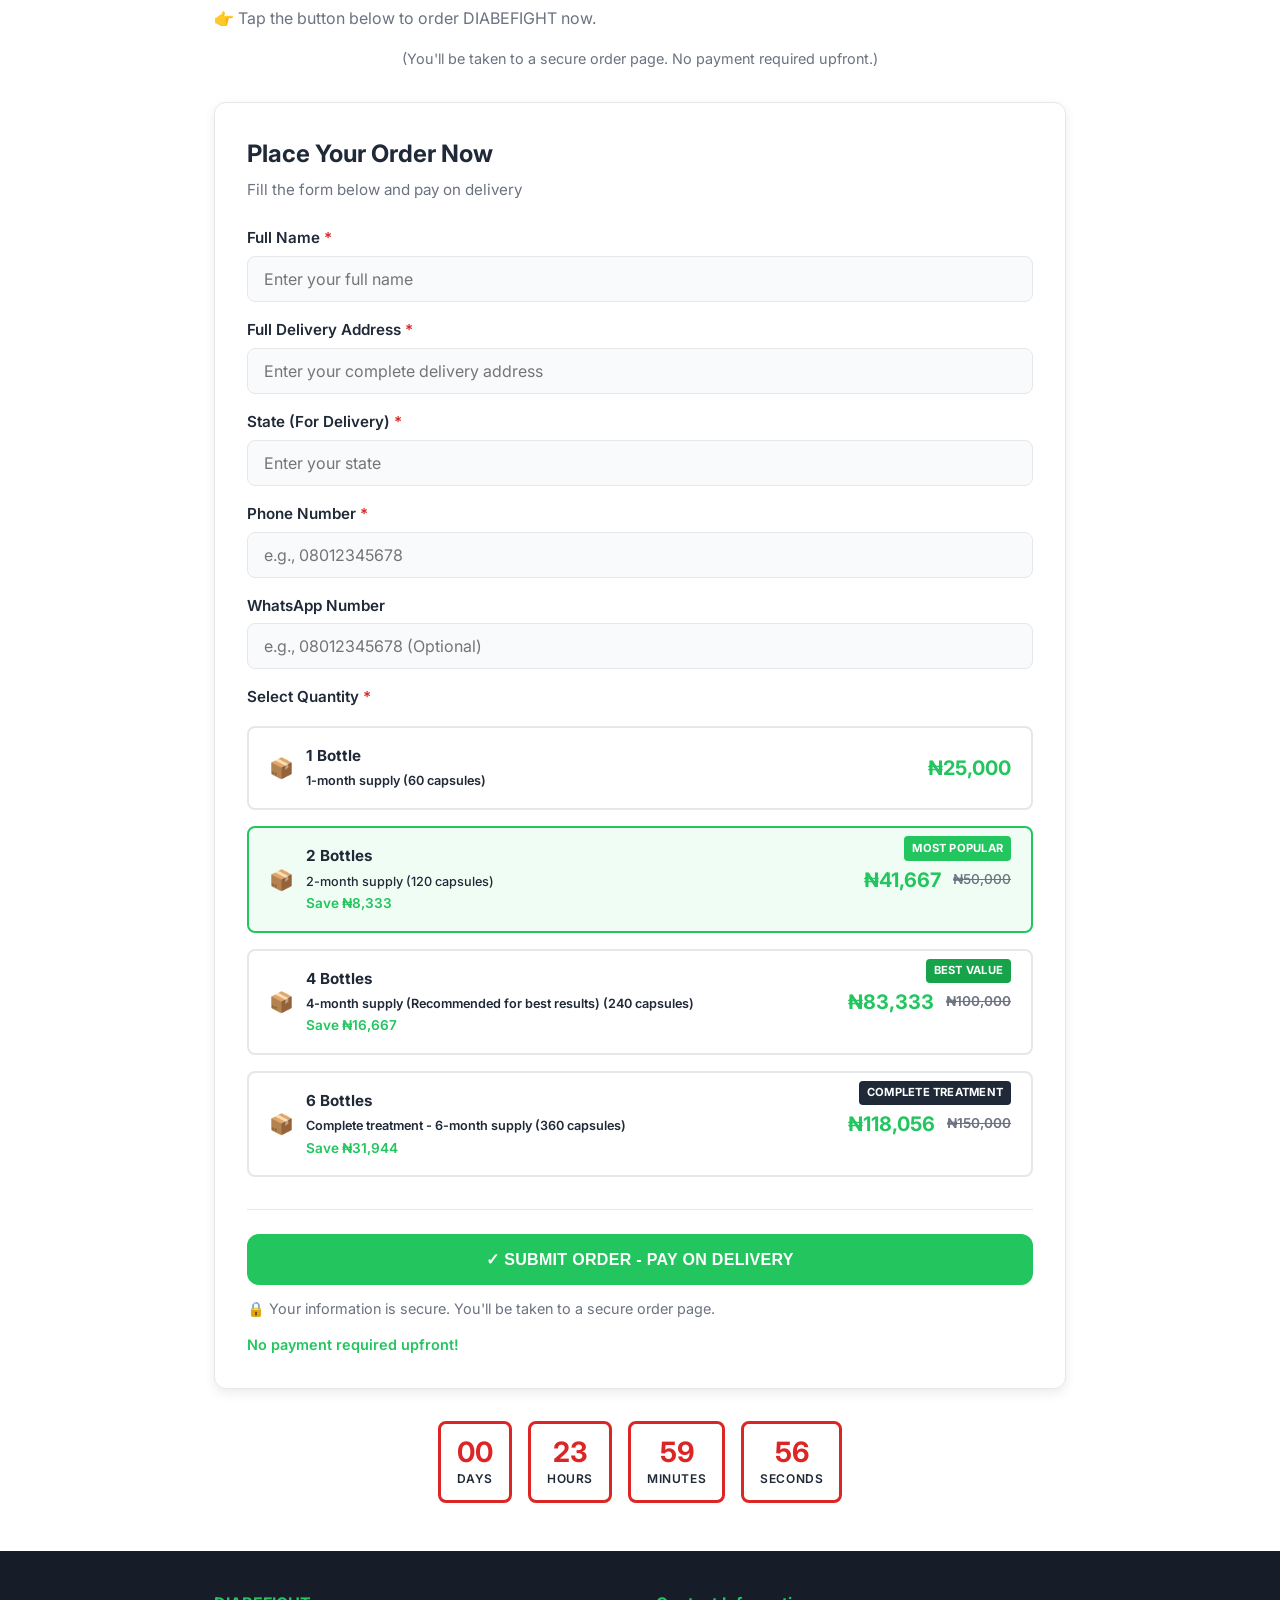
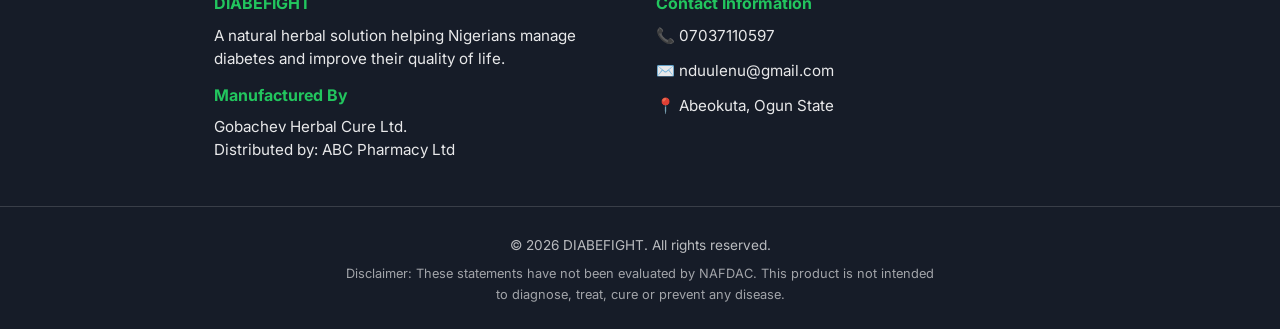
==== commit f61cddc7: "added testimonials whatsapp" ====
--- a/index.html
+++ b/index.html
@@ -133,6 +133,24 @@
             <div class="stars">★★★★★</div>
             <blockquote>"As a retired nurse with Type 2 diabetes, I was skeptical. But after 4 weeks, my readings improved remarkably. I now recommend this to my friends."</blockquote>
           </article>
+        </div>
+
+        <div class="testimonial-whatsapp-row">
+          <h3 class="testimonial-whatsapp-heading">Messages from customers</h3>
+          <div class="testimonial-whatsapp-grid">
+            <figure class="testimonial-whatsapp-card">
+              <img src="images/testimonial-whatsapp-1.png" alt="WhatsApp chat: customer says sugar level reduced since using DIABEFIGHT; third week and can eat rice and garri in moderation" width="360" height="420" loading="lazy" decoding="async">
+            </figure>
+            <figure class="testimonial-whatsapp-card">
+              <img src="images/testimonial-whatsapp-2.png" alt="WhatsApp chat: customer reports more stable sugar level, feels lighter and stronger" width="360" height="420" loading="lazy" decoding="async">
+            </figure>
+            <figure class="testimonial-whatsapp-card">
+              <img src="images/testimonial-whatsapp-3.png" alt="WhatsApp chat: Mrs Blessing reports improved sugar, more energy, and less leg swelling" width="360" height="420" loading="lazy" decoding="async">
+            </figure>
+            <figure class="testimonial-whatsapp-card">
+              <img src="images/testimonial-whatsapp-4.png" alt="WhatsApp chat: extended conversation on stable readings and improved diet tolerance with DIABEFIGHT" width="360" height="780" loading="lazy" decoding="async">
+            </figure>
+          </div>
         </div>
       </div>
     </section>
--- a/styles.css
+++ b/styles.css
@@ -342,6 +342,41 @@
   color: var(--text-muted);
   font-style: italic;
   line-height: 1.5;
+}
+
+.testimonial-whatsapp-row {
+  margin-top: 2.5rem;
+  padding-top: 2rem;
+  border-top: 1px solid rgba(34, 197, 94, 0.22);
+}
+.testimonial-whatsapp-heading {
+  text-align: center;
+  font-size: 1.15rem;
+  font-weight: 700;
+  color: var(--text);
+  margin: 0 0 1.25rem;
+}
+.testimonial-whatsapp-grid {
+  display: grid;
+  grid-template-columns: repeat(auto-fit, minmax(260px, 1fr));
+  gap: 1.25rem;
+  align-items: start;
+  justify-items: center;
+}
+.testimonial-whatsapp-card {
+  margin: 0;
+  max-width: 380px;
+  width: 100%;
+  border-radius: var(--radius);
+  overflow: hidden;
+  box-shadow: var(--shadow-md);
+  border: 1px solid var(--border);
+  background: var(--white);
+}
+.testimonial-whatsapp-card img {
+  width: 100%;
+  height: auto;
+  display: block;
 }
 
 /* ===== Countdown ===== */
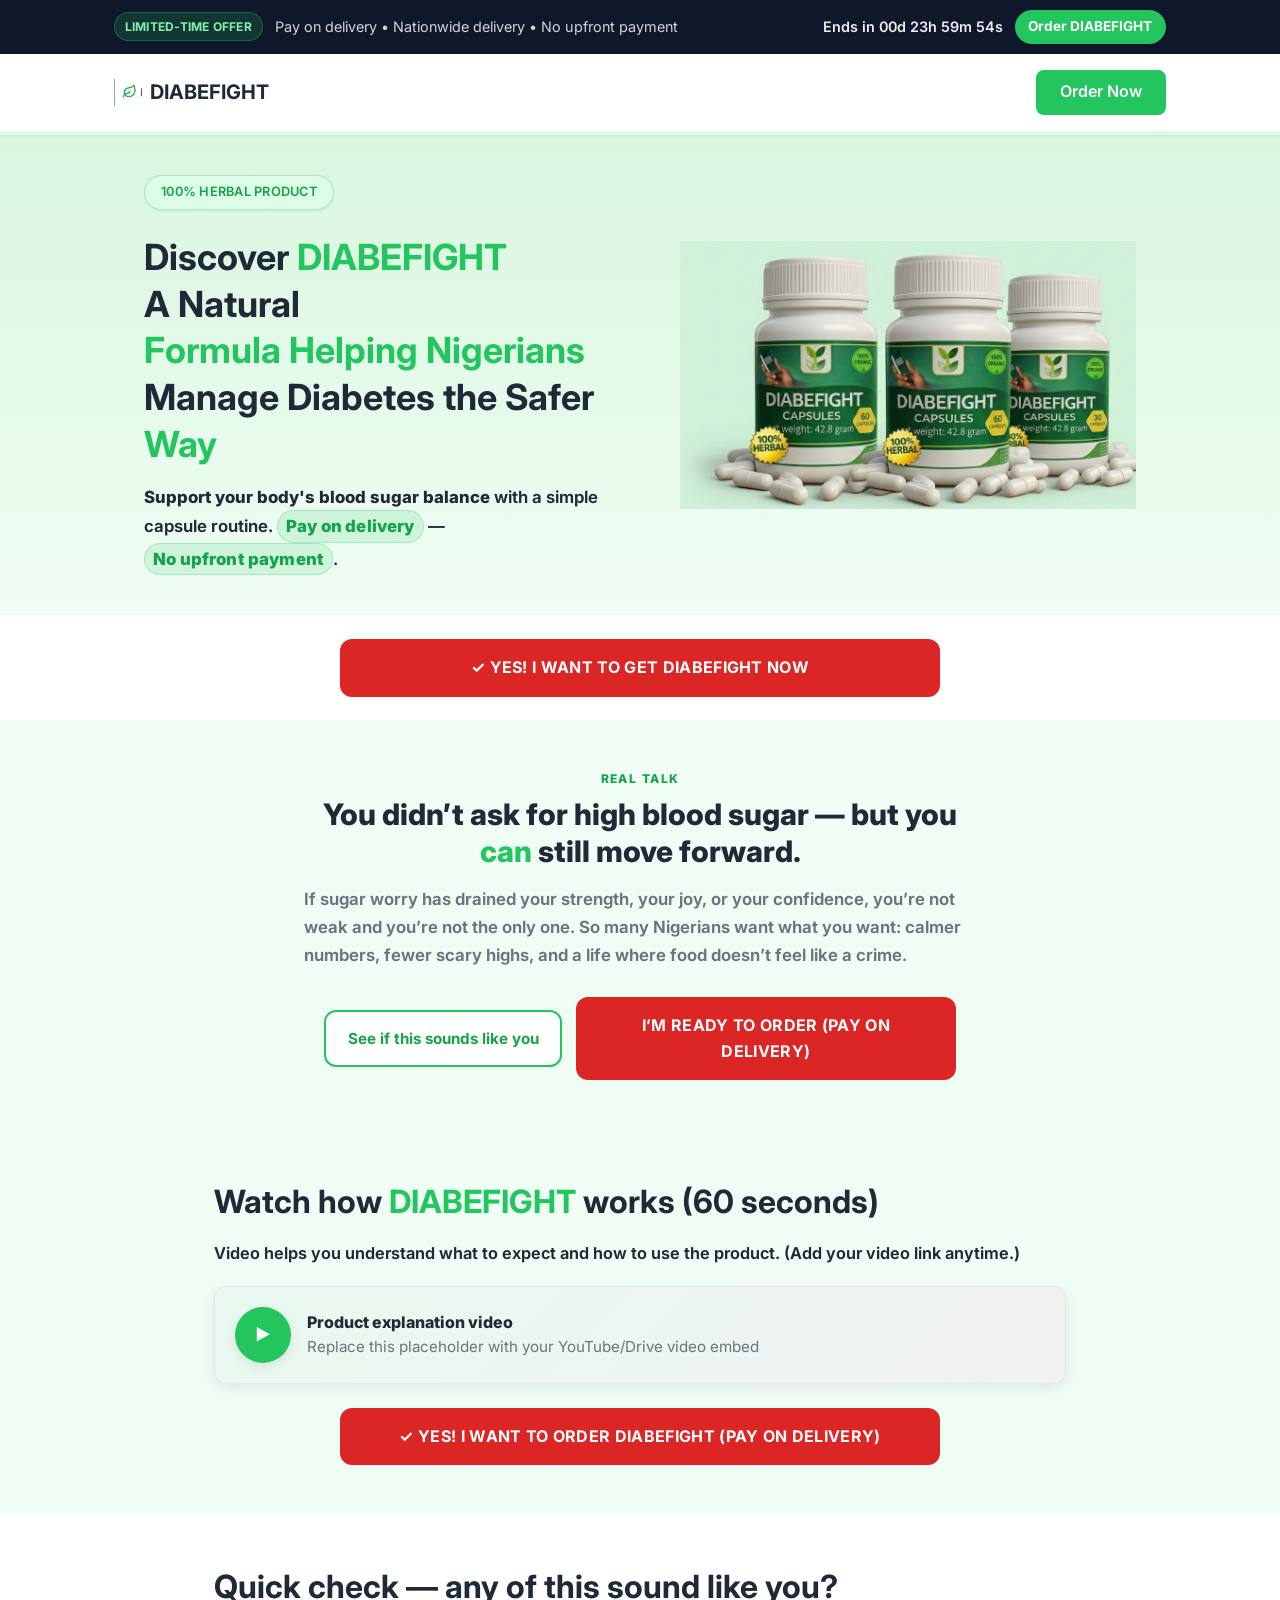
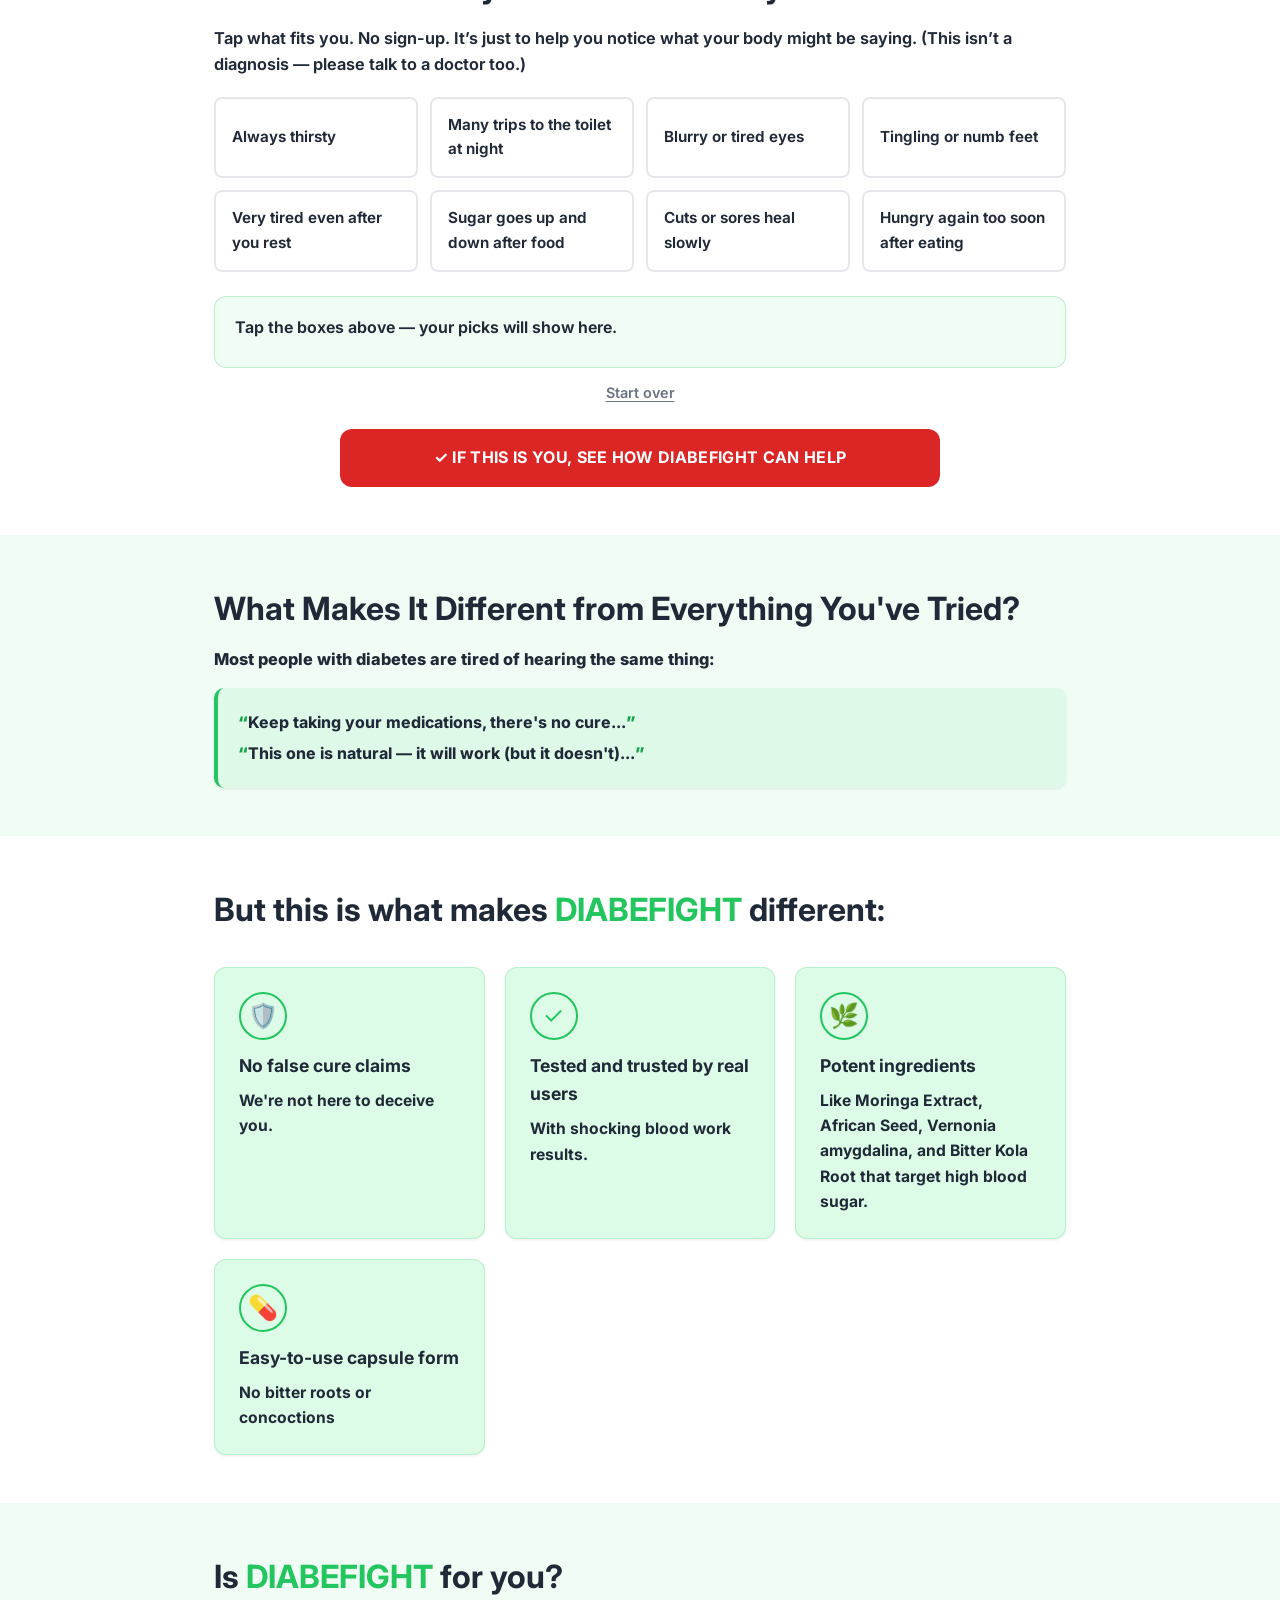
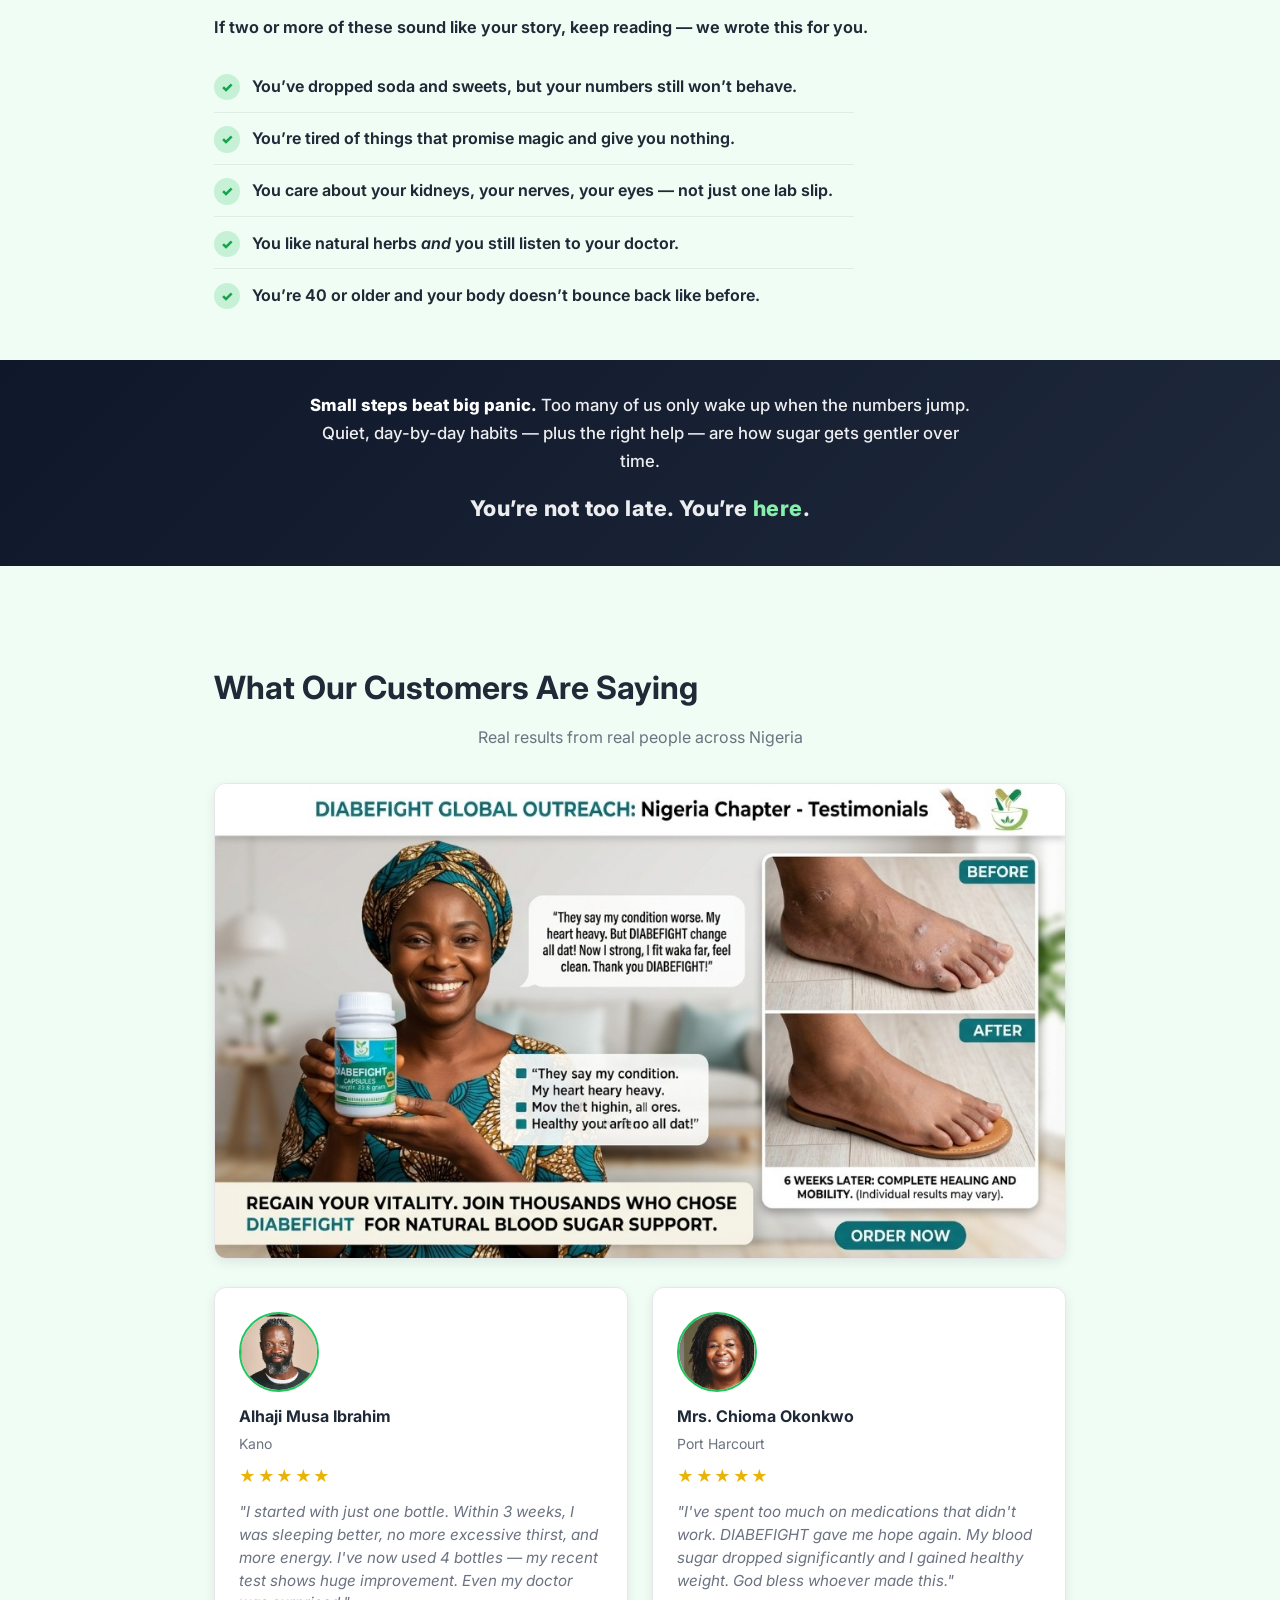
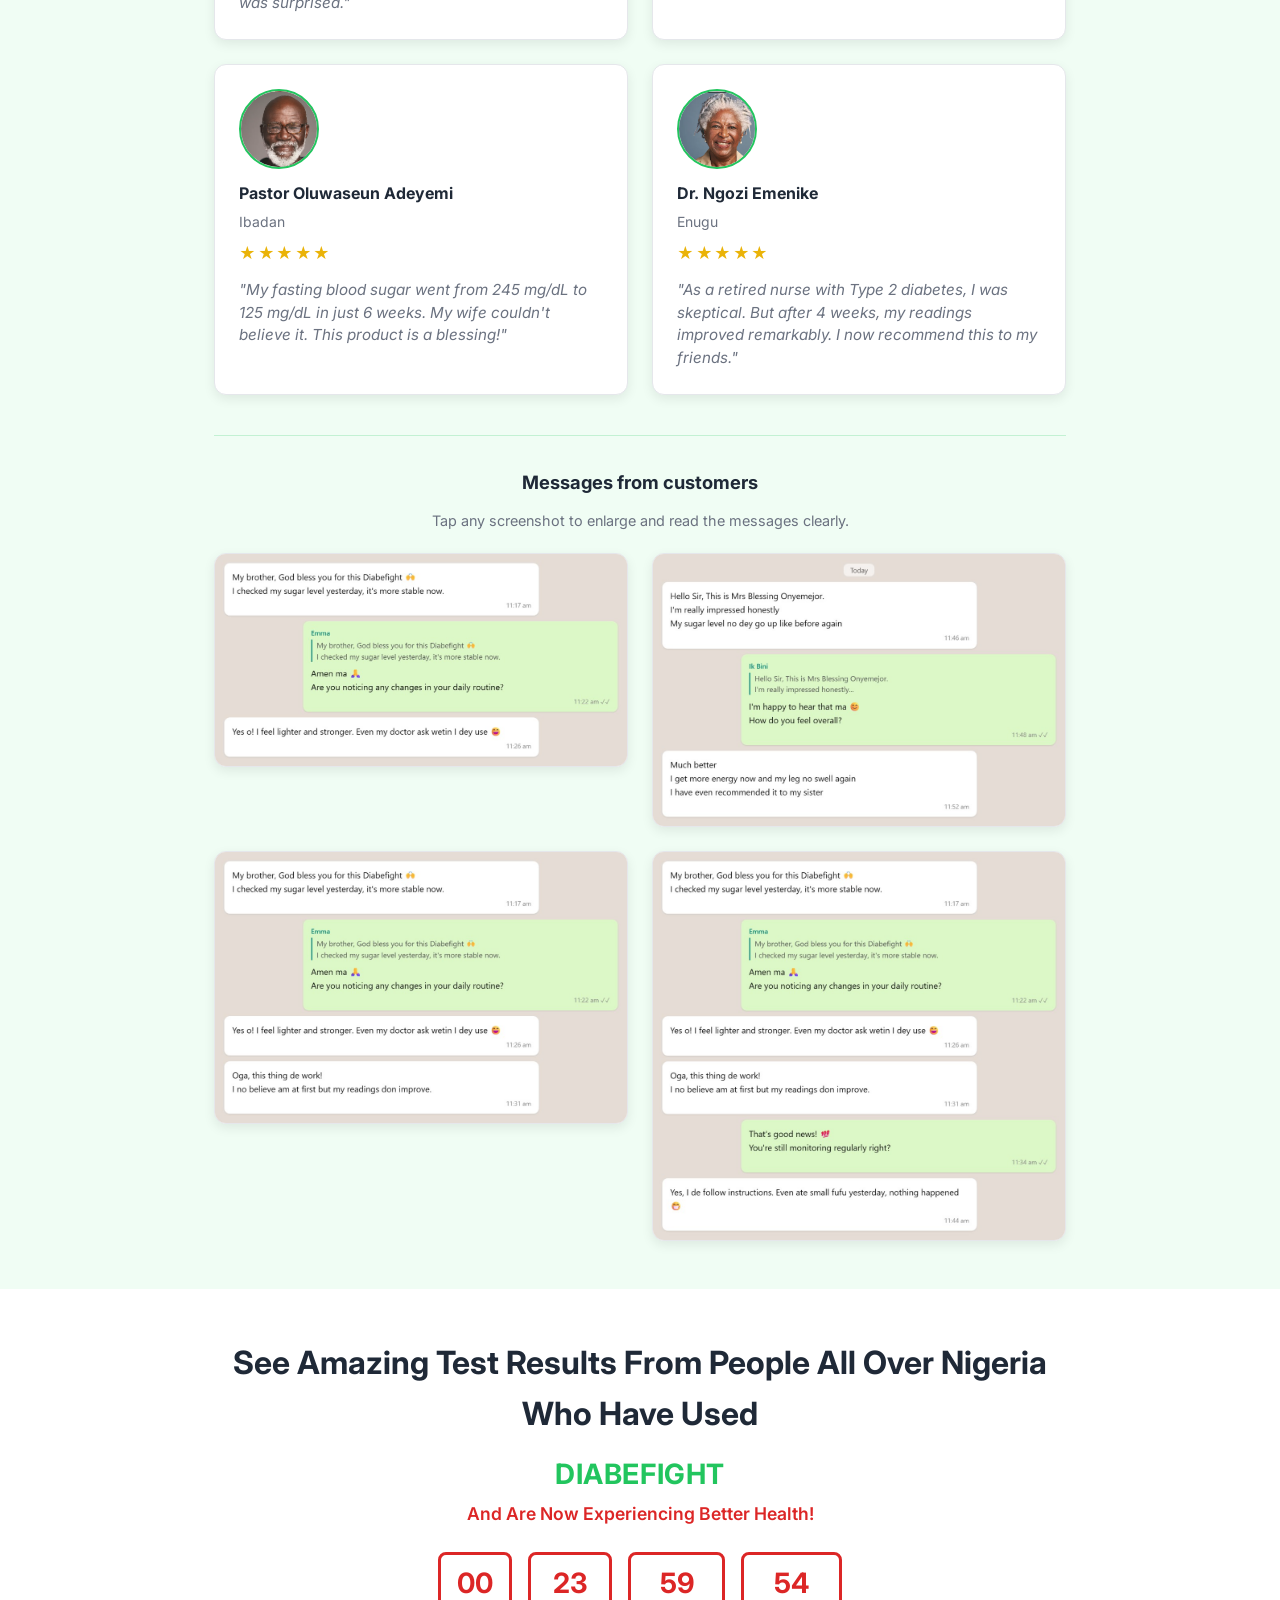
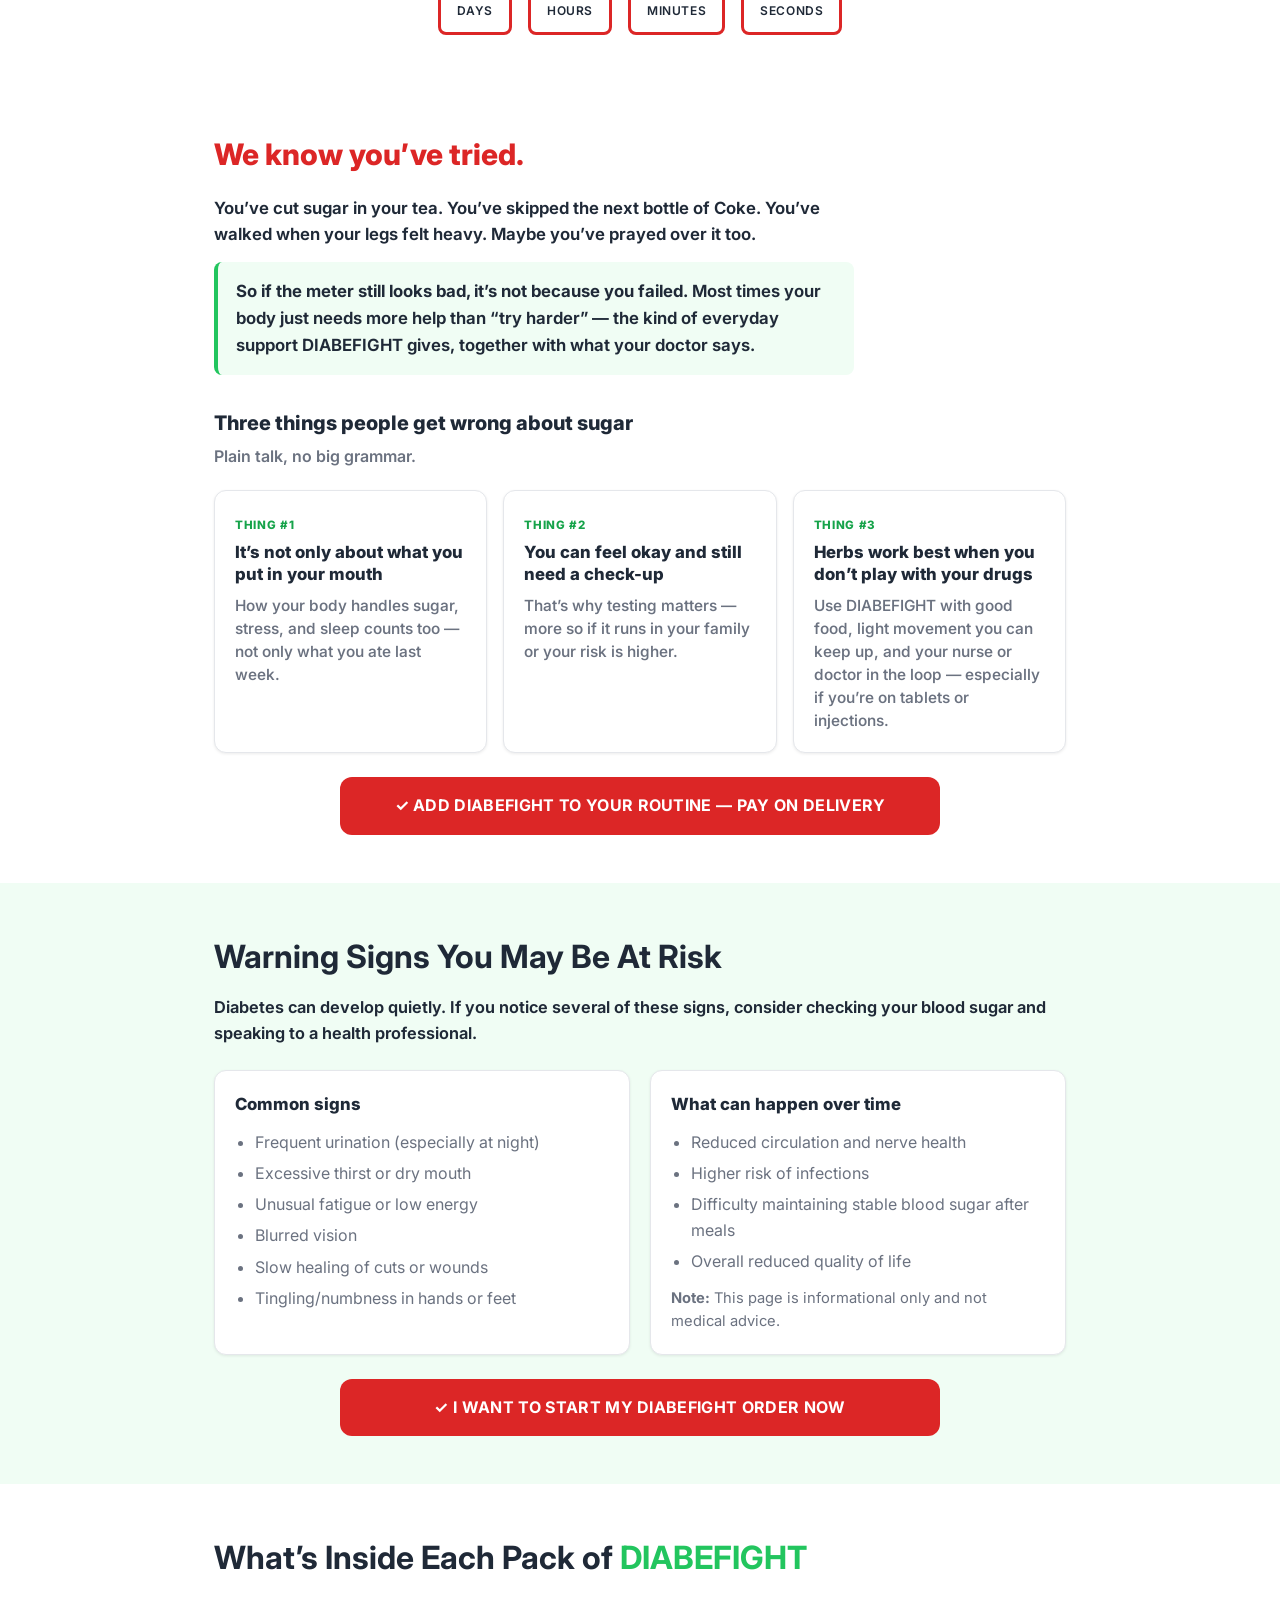
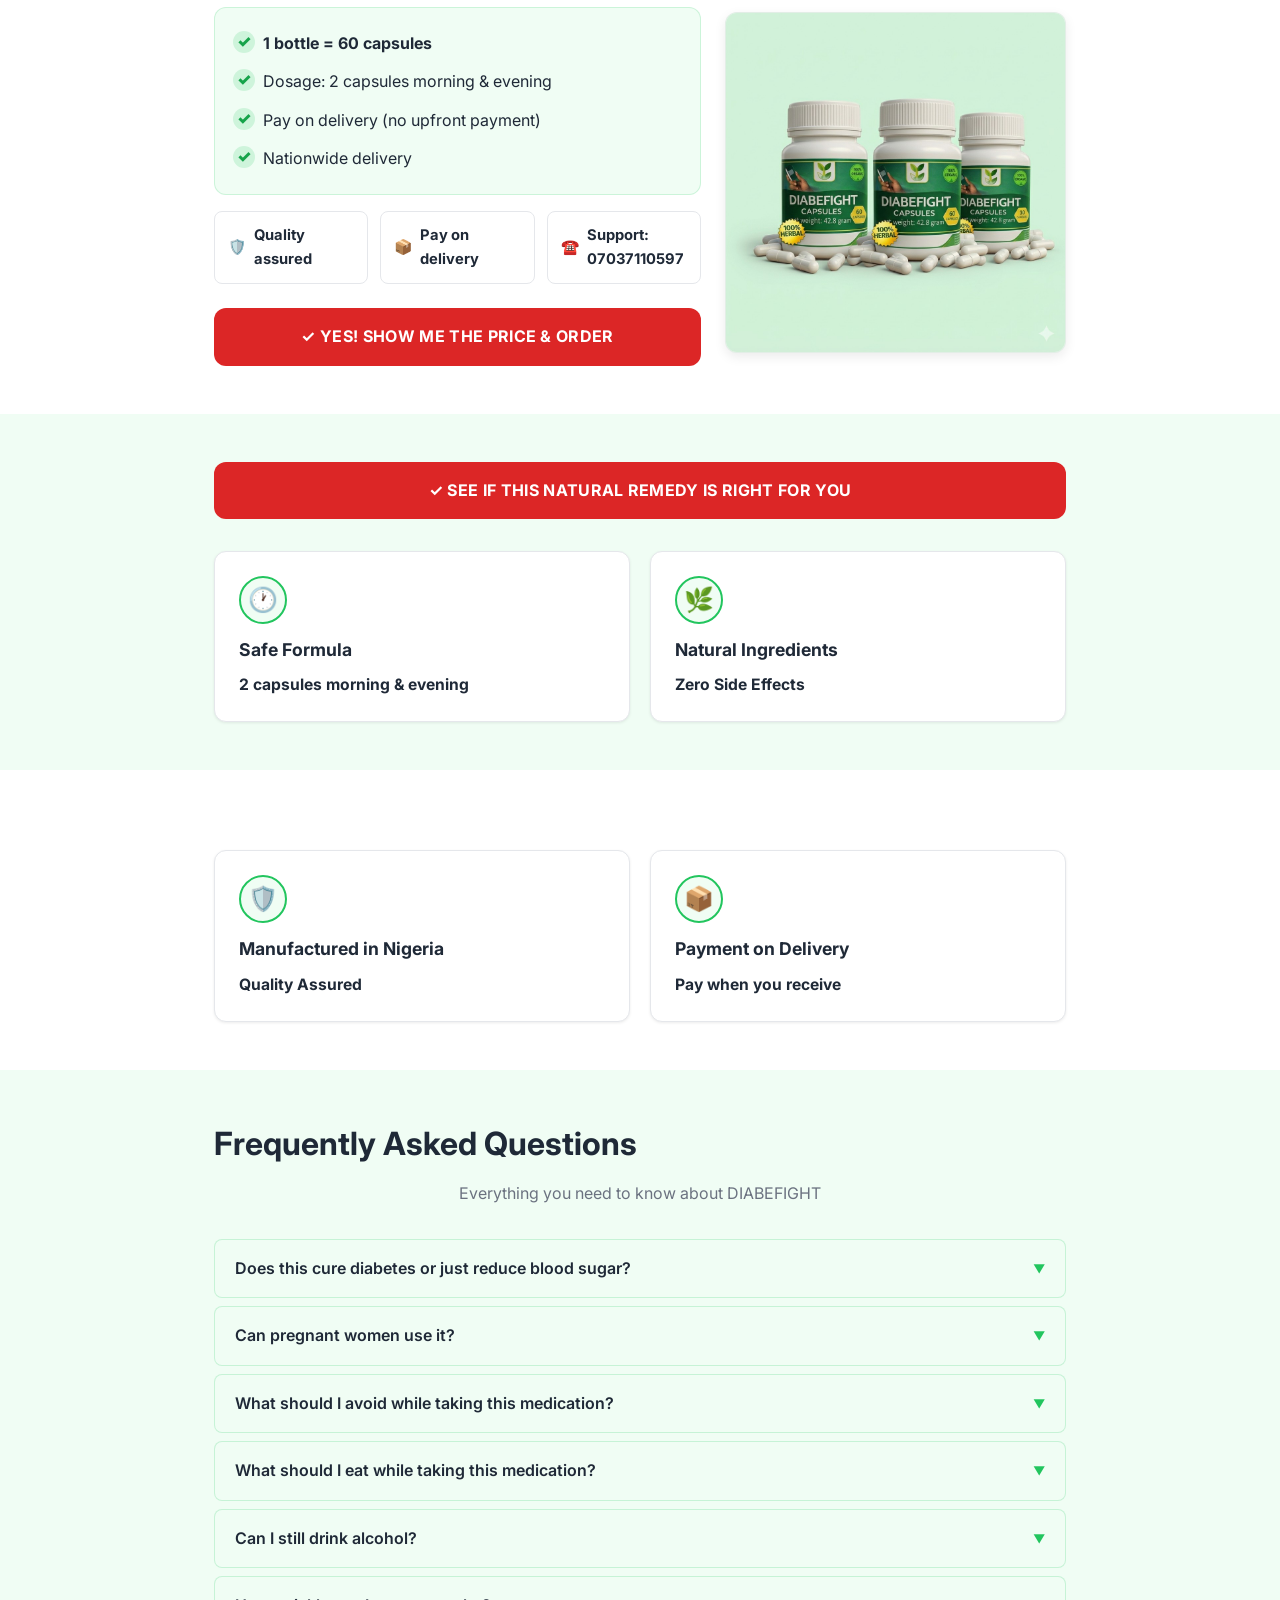
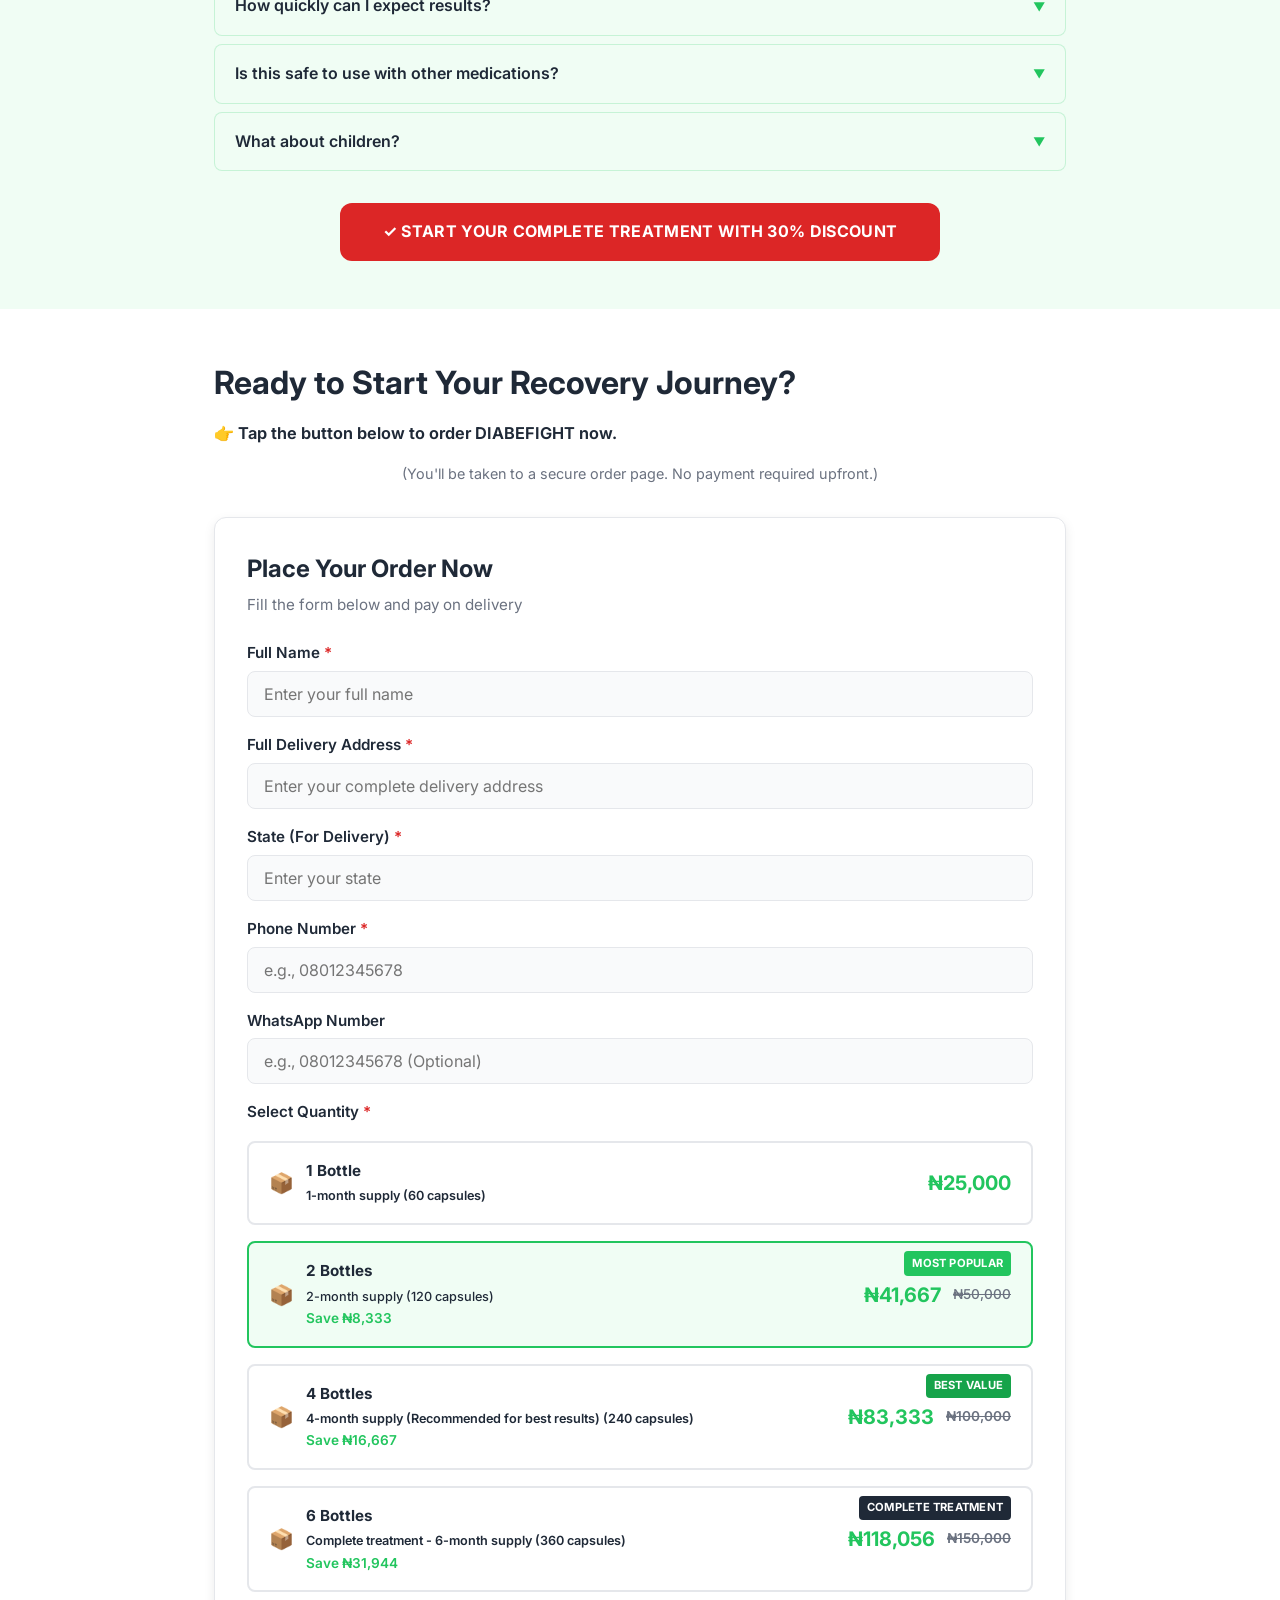
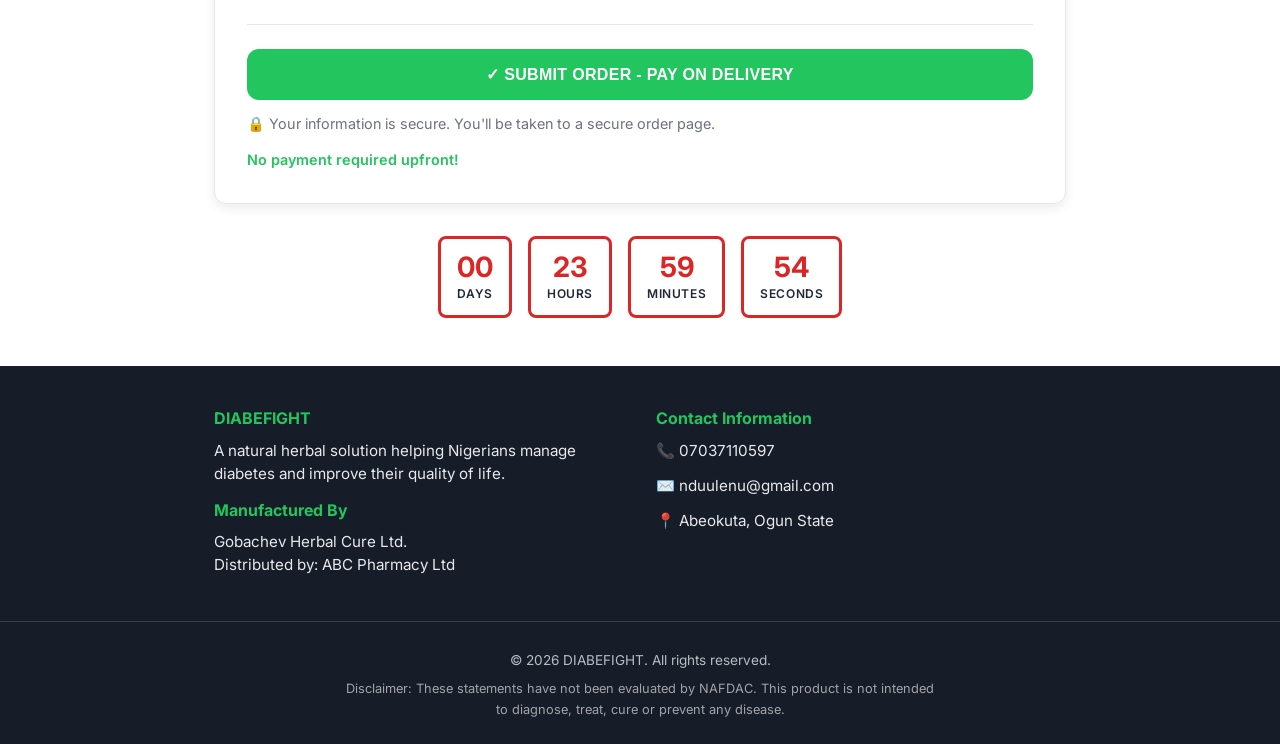
==== commit dc731aba: "added meta pixel" ====
--- a/index.html
+++ b/index.html
@@ -8,15 +8,44 @@
   <link rel="preconnect" href="https://fonts.googleapis.com">
   <link rel="preconnect" href="https://fonts.gstatic.com" crossorigin>
   <link href="https://fonts.googleapis.com/css2?family=Inter:wght@400;500;600;700&display=swap" rel="stylesheet">
+  <!-- Meta Pixel Code -->
+<script>
+  !function(f,b,e,v,n,t,s)
+  {if(f.fbq)return;n=f.fbq=function(){n.callMethod?
+  n.callMethod.apply(n,arguments):n.queue.push(arguments)};
+  if(!f._fbq)f._fbq=n;n.push=n;n.loaded=!0;n.version='2.0';
+  n.queue=[];t=b.createElement(e);t.async=!0;
+  t.src=v;s=b.getElementsByTagName(e)[0];
+  s.parentNode.insertBefore(t,s)}(window, document,'script',
+  'https://connect.facebook.net/en_US/fbevents.js');
+  fbq('init', '2209519463137468');
+  fbq('track', 'PageView');
+  </script>
+  <noscript><img height="1" width="1" style="display:none"
+  src="https://www.facebook.com/tr?id=2209519463137468&ev=PageView&noscript=1"
+  /></noscript>
+  <!-- End Meta Pixel Code -->
 </head>
 <body>
+  <!-- Campaign banner (high intent + urgency) -->
+  <div class="campaign-banner" role="region" aria-label="Limited time offer">
+    <div class="campaign-banner-inner">
+      <div class="campaign-left">
+        <span class="campaign-pill">LIMITED-TIME OFFER</span>
+        <span class="campaign-text">Pay on delivery • Nationwide delivery • No upfront payment</span>
+      </div>
+      <div class="campaign-right">
+        <span class="campaign-countdown" id="bannerCountdown">Offer ends soon</span>
+        <a class="campaign-cta" href="#order">Order DIABEFIGHT</a>
+      </div>
+    </div>
+  </div>
+
   <!-- Header -->
   <header class="site-header">
     <div class="header-inner">
       <a href="#" class="logo">
-        <svg class="logo-icon" width="28" height="28" viewBox="0 0 24 24" fill="none" xmlns="http://www.w3.org/2000/svg" aria-hidden="true">
-          <path d="M12 2c-4 4-7 8-7 12 0 3.3 2.7 6 6 6s6-2.7 6-6c0-4-3-8-7-12z" fill="currentColor"/>
-        </svg>
+        <img class="logo-icon" src="images/logo-leaf.png" alt="" width="28" height="28" decoding="async">
         <span class="logo-text">DIABEFIGHT</span>
       </a>
       <a href="#order" class="btn btn-order">Order Now</a>
@@ -36,6 +65,11 @@
             <span class="accent">Formula Helping Nigerians</span><br>
             <span class="dark">Manage Diabetes the Safer</span> <span class="accent">Way</span>
           </h1>
+          <p class="hero-support">
+            <span class="hero-support-strong">Support your body's blood sugar balance</span> with a simple capsule routine.
+            <span class="hero-support-highlight">Pay on delivery</span> —
+            <span class="hero-support-highlight">No upfront payment</span>.
+          </p>
         </div>
         <div class="hero-visual">
           <img src="images/capsule-bg.png" alt="DIABEFIGHT herbal capsules bottle" width="360" height="480" decoding="async" fetchpriority="high">
@@ -50,14 +84,76 @@
       </div>
     </section>
 
+    <!-- Engage: emotional hook -->
+    <section class="section engage-hook section-alt" aria-labelledby="engage-hook-title">
+      <div class="container engage-hook-inner">
+        <p class="engage-hook-kicker">Real talk</p>
+        <h2 id="engage-hook-title" class="engage-hook-title">You didn’t ask for high blood sugar — but you <em>can</em> still move forward.</h2>
+        <p class="engage-hook-lead">If sugar worry has drained your strength, your joy, or your confidence, you’re not weak and you’re not the only one. So many Nigerians want what you want: calmer numbers, fewer scary highs, and a life where food doesn’t feel like a crime.</p>
+        <div class="engage-hook-cta">
+          <a href="#symptom-check" class="btn btn-engage-secondary">See if this sounds like you</a>
+          <a href="#order" class="btn btn-hero btn-engage-primary">I’m ready to order (pay on delivery)</a>
+        </div>
+      </div>
+    </section>
+
+    <!-- Video section -->
+    <section class="section section-alt" id="video">
+      <div class="container">
+        <h2 class="section-title">Watch how <span class="accent">DIABEFIGHT</span> works (60 seconds)</h2>
+        <p class="section-intro">Video helps you understand what to expect and how to use the product. (Add your video link anytime.)</p>
+        <div class="video-card">
+          <div class="video-placeholder">
+            <div class="video-placeholder-inner">
+              <div class="video-icon" aria-hidden="true">▶</div>
+              <div>
+                <div class="video-title">Product explanation video</div>
+                <div class="video-sub">Replace this placeholder with your YouTube/Drive video embed</div>
+              </div>
+            </div>
+          </div>
+        </div>
+        <div class="cta-center">
+          <a href="#order" class="btn btn-hero">✓ YES! I WANT TO ORDER DIABEFIGHT (PAY ON DELIVERY)</a>
+        </div>
+      </div>
+    </section>
+
+    <!-- Engage: interactive symptom check -->
+    <section class="section engage-symptoms" id="symptom-check" aria-labelledby="symptom-check-title">
+      <div class="container">
+        <h2 id="symptom-check-title" class="section-title">Quick check — any of this sound like you?</h2>
+        <p class="section-intro">Tap what fits you. No sign-up. It’s just to help you notice what your body might be saying. (This isn’t a diagnosis — please talk to a doctor too.)</p>
+        <div class="symptom-grid" role="group" aria-label="Signs you may know">
+          <button type="button" class="symptom-chip" data-symptom="thirst">Always thirsty</button>
+          <button type="button" class="symptom-chip" data-symptom="urination">Many trips to the toilet at night</button>
+          <button type="button" class="symptom-chip" data-symptom="vision">Blurry or tired eyes</button>
+          <button type="button" class="symptom-chip" data-symptom="feet">Tingling or numb feet</button>
+          <button type="button" class="symptom-chip" data-symptom="energy">Very tired even after you rest</button>
+          <button type="button" class="symptom-chip" data-symptom="meals">Sugar goes up and down after food</button>
+          <button type="button" class="symptom-chip" data-symptom="healing">Cuts or sores heal slowly</button>
+          <button type="button" class="symptom-chip" data-symptom="hunger">Hungry again too soon after eating</button>
+        </div>
+        <div class="symptom-summary" id="symptomSummary" aria-live="polite">
+          <p class="symptom-summary-intro">Tap the boxes above — your picks will show here.</p>
+        </div>
+        <div class="symptom-actions">
+          <button type="button" class="btn-symptom-reset" id="symptomReset">Start over</button>
+        </div>
+        <div class="cta-center">
+          <a href="#order" class="btn btn-hero">✓ IF THIS IS YOU, SEE HOW DIABEFIGHT CAN HELP</a>
+        </div>
+      </div>
+    </section>
+
     <!-- What Makes It Different -->
     <section class="section section-alt">
       <div class="container">
         <h2 class="section-title">What Makes It Different from Everything You've Tried?</h2>
-        <p class="section-intro">Most people with diabetes are tired of hearing the same thing:</p>
+        <p class="section-intro section-intro-strong">Most people with diabetes are tired of hearing the same thing:</p>
         <blockquote class="quote-block">
-          <p>"Keep taking your medications, there's no cure..."</p>
-          <p>"This one is natural — it will work (but it doesn't)..."</p>
+          <p><span class="quote-mark">“</span>Keep taking your medications, there's no cure...<span class="quote-mark">”</span></p>
+          <p><span class="quote-mark">“</span>This one is natural — it will work (but it doesn't)...<span class="quote-mark">”</span></p>
         </blockquote>
       </div>
     </section>
@@ -91,11 +187,35 @@
       </div>
     </section>
 
+    <!-- Engage: who it's for + truth strip -->
+    <section class="section section-alt engage-audience" aria-labelledby="audience-title">
+      <div class="container">
+        <h2 id="audience-title" class="section-title">Is <span class="accent">DIABEFIGHT</span> for you?</h2>
+        <p class="section-intro">If two or more of these sound like your story, keep reading — we wrote this for you.</p>
+        <ul class="audience-list">
+          <li>You’ve dropped soda and sweets, but your numbers still won’t behave.</li>
+          <li>You’re tired of things that promise magic and give you nothing.</li>
+          <li>You care about your kidneys, your nerves, your eyes — not just one lab slip.</li>
+          <li>You like natural herbs <em>and</em> you still listen to your doctor.</li>
+          <li>You’re 40 or older and your body doesn’t bounce back like before.</li>
+        </ul>
+      </div>
+      <div class="engage-truth-band" role="region" aria-label="A word on taking it step by step">
+        <div class="container engage-truth-inner">
+          <p class="engage-truth-line"><strong>Small steps beat big panic.</strong> Too many of us only wake up when the numbers jump. Quiet, day-by-day habits — plus the right help — are how sugar gets gentler over time.</p>
+          <p class="engage-truth-hope">You’re not too late. You’re <em>here</em>.</p>
+        </div>
+      </div>
+    </section>
+
     <!-- Testimonials -->
     <section class="section section-alt">
       <div class="container">
         <h2 class="section-title">What Our Customers Are Saying</h2>
         <p class="section-sub">Real results from real people across Nigeria</p>
+        <figure class="testimonial-banner-wrap">
+          <img src="images/testimonial-banner-nigeria.png" alt="DIABEFIGHT Global Outreach Nigeria Chapter testimonial: customer with product, quote in Nigerian Pidgin, and before and after foot photos with note that individual results may vary" width="1024" height="571" loading="lazy" decoding="async">
+        </figure>
         <div class="testimonial-grid">
           <article class="testimonial-card">
             <div class="testimonial-avatar">
@@ -137,18 +257,19 @@
 
         <div class="testimonial-whatsapp-row">
           <h3 class="testimonial-whatsapp-heading">Messages from customers</h3>
+          <p class="testimonial-whatsapp-hint">Tap any screenshot to enlarge and read the messages clearly.</p>
           <div class="testimonial-whatsapp-grid">
             <figure class="testimonial-whatsapp-card">
-              <img src="images/testimonial-whatsapp-1.png" alt="WhatsApp chat: customer says sugar level reduced since using DIABEFIGHT; third week and can eat rice and garri in moderation" width="360" height="420" loading="lazy" decoding="async">
+              <img src="images/testimonial-whatsapp-1.png" alt="WhatsApp chat: customer says blood sugar more stable on DIABEFIGHT; feels lighter and stronger; doctor asked what they are using" width="1024" height="529" loading="lazy" decoding="async" class="testimonial-whatsapp-zoom">
             </figure>
             <figure class="testimonial-whatsapp-card">
-              <img src="images/testimonial-whatsapp-2.png" alt="WhatsApp chat: customer reports more stable sugar level, feels lighter and stronger" width="360" height="420" loading="lazy" decoding="async">
+              <img src="images/testimonial-whatsapp-2.png" alt="WhatsApp chat: Mrs Blessing Onyemejor says sugar is not rising like before; more energy, less leg swelling, recommended DIABEFIGHT to her sister" width="1024" height="678" loading="lazy" decoding="async" class="testimonial-whatsapp-zoom">
             </figure>
             <figure class="testimonial-whatsapp-card">
-              <img src="images/testimonial-whatsapp-3.png" alt="WhatsApp chat: Mrs Blessing reports improved sugar, more energy, and less leg swelling" width="360" height="420" loading="lazy" decoding="async">
+              <img src="images/testimonial-whatsapp-3.png" alt="WhatsApp chat: customer with Emma—stable sugar, feels lighter and stronger; says it works and readings improved after doubting at first" width="1024" height="674" loading="lazy" decoding="async" class="testimonial-whatsapp-zoom">
             </figure>
             <figure class="testimonial-whatsapp-card">
-              <img src="images/testimonial-whatsapp-4.png" alt="WhatsApp chat: extended conversation on stable readings and improved diet tolerance with DIABEFIGHT" width="360" height="780" loading="lazy" decoding="async">
+              <img src="images/testimonial-whatsapp-4.png" alt="WhatsApp chat: longer follow-up on monitoring DIABEFIGHT, improved readings, and tolerating a small portion of fufu; individual experience" width="1024" height="964" loading="lazy" decoding="async" class="testimonial-whatsapp-zoom">
             </figure>
           </div>
         </div>
@@ -166,6 +287,103 @@
           <div class="countdown-box"><span class="countdown-num" id="hours">23</span><span class="countdown-label">Hours</span></div>
           <div class="countdown-box"><span class="countdown-num" id="minutes">52</span><span class="countdown-label">Minutes</span></div>
           <div class="countdown-box"><span class="countdown-num" id="seconds">33</span><span class="countdown-label">Seconds</span></div>
+        </div>
+      </div>
+    </section>
+
+    <!-- Engage: empathy + myth busting -->
+    <section class="section engage-insights" aria-labelledby="insights-empathy-title">
+      <div class="container">
+        <h2 id="insights-empathy-title" class="insights-empathy-headline">We know you’ve tried.</h2>
+        <div class="insights-empathy">
+          <p>You’ve cut sugar in your tea. You’ve skipped the next bottle of Coke. You’ve walked when your legs felt heavy. Maybe you’ve prayed over it too.</p>
+          <p class="insights-empathy-turn"><strong>So if the meter still looks bad, it’s not because you failed.</strong> Most times your body just needs more help than “try harder” — the kind of everyday support DIABEFIGHT gives, together with what your doctor says.</p>
+        </div>
+        <h3 class="insights-myth-title">Three things people get wrong about sugar</h3>
+        <p class="insights-myth-sub">Plain talk, no big grammar.</p>
+        <div class="myth-grid">
+          <article class="myth-card">
+            <span class="myth-label">Thing #1</span>
+            <h4>It’s not only about what you put in your mouth</h4>
+            <p>How your body handles sugar, stress, and sleep counts too — not only what you ate last week.</p>
+          </article>
+          <article class="myth-card">
+            <span class="myth-label">Thing #2</span>
+            <h4>You can feel okay and still need a check-up</h4>
+            <p>That’s why testing matters — more so if it runs in your family or your risk is higher.</p>
+          </article>
+          <article class="myth-card">
+            <span class="myth-label">Thing #3</span>
+            <h4>Herbs work best when you don’t play with your drugs</h4>
+            <p>Use DIABEFIGHT with good food, light movement you can keep up, and your nurse or doctor in the loop — especially if you’re on tablets or injections.</p>
+          </article>
+        </div>
+        <div class="cta-center">
+          <a href="#order" class="btn btn-hero">✓ ADD DIABEFIGHT TO YOUR ROUTINE — PAY ON DELIVERY</a>
+        </div>
+      </div>
+    </section>
+
+    <!-- Educational warning signs (informative) -->
+    <section class="section section-alt" id="warning-signs">
+      <div class="container">
+        <h2 class="section-title">Warning Signs You May Be At Risk</h2>
+        <p class="section-intro">Diabetes can develop quietly. If you notice several of these signs, consider checking your blood sugar and speaking to a health professional.</p>
+
+        <div class="info-grid">
+          <div class="info-card">
+            <h3>Common signs</h3>
+            <ul class="checklist">
+              <li>Frequent urination (especially at night)</li>
+              <li>Excessive thirst or dry mouth</li>
+              <li>Unusual fatigue or low energy</li>
+              <li>Blurred vision</li>
+              <li>Slow healing of cuts or wounds</li>
+              <li>Tingling/numbness in hands or feet</li>
+            </ul>
+          </div>
+          <div class="info-card">
+            <h3>What can happen over time</h3>
+            <ul class="checklist">
+              <li>Reduced circulation and nerve health</li>
+              <li>Higher risk of infections</li>
+              <li>Difficulty maintaining stable blood sugar after meals</li>
+              <li>Overall reduced quality of life</li>
+            </ul>
+            <p class="info-note"><strong>Note:</strong> This page is informational only and not medical advice.</p>
+          </div>
+        </div>
+
+        <div class="cta-center">
+          <a href="#order" class="btn btn-hero">✓ I WANT TO START MY DIABEFIGHT ORDER NOW</a>
+        </div>
+      </div>
+    </section>
+
+    <!-- What's inside the pack -->
+    <section class="section" id="pack">
+      <div class="container">
+        <h2 class="section-title">What’s Inside Each Pack of <span class="accent">DIABEFIGHT</span></h2>
+        <div class="pack-layout">
+          <div class="pack-copy">
+            <div class="pack-points">
+              <div class="pack-point"><span class="dot">✓</span> <strong>1 bottle = 60 capsules</strong></div>
+              <div class="pack-point"><span class="dot">✓</span> Dosage: 2 capsules morning &amp; evening</div>
+              <div class="pack-point"><span class="dot">✓</span> Pay on delivery (no upfront payment)</div>
+              <div class="pack-point"><span class="dot">✓</span> Nationwide delivery</div>
+            </div>
+            <div class="trust-strip">
+              <div class="trust-item"><span aria-hidden="true">🛡️</span> Quality assured</div>
+              <div class="trust-item"><span aria-hidden="true">📦</span> Pay on delivery</div>
+              <div class="trust-item"><span aria-hidden="true">☎️</span> Support: 07037110597</div>
+            </div>
+            <div class="cta-left">
+              <a href="#order" class="btn btn-hero">✓ YES! SHOW ME THE PRICE &amp; ORDER</a>
+            </div>
+          </div>
+          <div class="pack-visual">
+            <img src="images/capsule-bg.png" alt="DIABEFIGHT bottle (60 capsules)" width="420" height="520" loading="lazy" decoding="async">
+          </div>
         </div>
       </div>
     </section>
@@ -382,6 +600,13 @@
     </div>
   </footer>
 
+  <dialog class="whatsapp-lightbox" id="whatsappLightbox" aria-label="Enlarged WhatsApp screenshot">
+    <button type="button" class="whatsapp-lightbox-close" id="whatsappLightboxClose" aria-label="Close">&times;</button>
+    <div class="whatsapp-lightbox-inner">
+      <img id="whatsappLightboxImg" src="" alt="">
+    </div>
+  </dialog>
+
   <script src="script.js"></script>
 </body>
 </html>
--- a/styles.css
+++ b/styles.css
@@ -29,6 +29,67 @@
   background: var(--white);
 }
 
+/* ===== Campaign banner ===== */
+.campaign-banner {
+  background: #0f172a;
+  color: rgba(255,255,255,0.92);
+}
+.campaign-banner-inner {
+  max-width: 1100px;
+  margin: 0 auto;
+  padding: 0.6rem 1.5rem;
+  display: flex;
+  align-items: center;
+  justify-content: space-between;
+  gap: 1rem;
+  flex-wrap: wrap;
+}
+.campaign-left {
+  display: flex;
+  align-items: center;
+  gap: 0.75rem;
+  flex-wrap: wrap;
+}
+.campaign-pill {
+  display: inline-flex;
+  padding: 0.25rem 0.6rem;
+  border-radius: 999px;
+  background: rgba(34, 197, 94, 0.18);
+  border: 1px solid rgba(34, 197, 94, 0.35);
+  color: #86efac;
+  font-weight: 700;
+  letter-spacing: 0.02em;
+  font-size: 0.75rem;
+}
+.campaign-text {
+  font-size: 0.9rem;
+  color: rgba(255,255,255,0.82);
+}
+.campaign-right {
+  display: flex;
+  align-items: center;
+  gap: 0.75rem;
+}
+.campaign-countdown {
+  font-weight: 600;
+  font-size: 0.9rem;
+  color: rgba(255,255,255,0.92);
+}
+.campaign-cta {
+  display: inline-flex;
+  align-items: center;
+  justify-content: center;
+  padding: 0.4rem 0.85rem;
+  border-radius: 999px;
+  background: var(--green);
+  color: var(--white);
+  text-decoration: none;
+  font-weight: 700;
+  font-size: 0.85rem;
+  box-shadow: var(--shadow);
+}
+.campaign-cta:hover { background: var(--green-dark); }
+
 /* ===== Header ===== */
 .site-header {
   position: sticky;
@@ -57,8 +118,9 @@
 .logo-icon {
   width: 28px;
   height: 28px;
-  color: var(--green);
   flex-shrink: 0;
+  display: block;
+  object-fit: contain;
 }
 .btn-order {
   display: inline-block;
@@ -156,6 +218,28 @@
 }
 .hero-headline .dark { color: var(--text); }
 .hero-headline .accent { color: var(--green); }
+.hero-support {
+  margin: 1rem 0 0;
+  color: var(--text);
+  max-width: 44ch;
+  font-weight: 650;
+  font-size: 1.05rem;
+  line-height: 1.55;
+}
+.hero-support-strong {
+  color: var(--text);
+  font-weight: 800;
+}
+.hero-support-highlight {
+  display: inline-flex;
+  padding: 0.15rem 0.5rem;
+  border-radius: 999px;
+  background: rgba(34, 197, 94, 0.14);
+  border: 1px solid rgba(34, 197, 94, 0.25);
+  color: var(--green-dark);
+  font-weight: 850;
+  letter-spacing: 0.01em;
+}
 
 /* ===== CTA Strip ===== */
 .cta-strip {
@@ -201,8 +285,13 @@
 .section-title .accent { color: var(--green); }
 .section-intro {
   margin: 0 0 1rem;
-  color: var(--text-muted);
-  font-size: 1rem;
+  color: var(--text);
+  font-size: 1.02rem;
+  font-weight: 650;
+}
+.section-intro-strong {
+  color: var(--text);
+  font-weight: 800;
 }
 .section-sub {
   margin: 0 0 2rem;
@@ -215,6 +304,142 @@
   color: var(--text-muted);
   font-size: 0.9rem;
   text-align: center;
+}
+.cta-center {
+  margin-top: 1.5rem;
+}
+.cta-left {
+  margin-top: 1.5rem;
+}
+
+/* ===== Video placeholder ===== */
+.video-card {
+  margin-top: 1.25rem;
+  background: var(--white);
+  border: 1px solid var(--border);
+  border-radius: var(--radius);
+  box-shadow: var(--shadow-md);
+  overflow: hidden;
+}
+.video-placeholder {
+  background: linear-gradient(135deg, rgba(34,197,94,0.10), rgba(15,23,42,0.06));
+  padding: 1.25rem;
+}
+.video-placeholder-inner {
+  display: flex;
+  align-items: center;
+  gap: 1rem;
+}
+.video-icon {
+  width: 56px;
+  height: 56px;
+  border-radius: 50%;
+  background: var(--green);
+  color: var(--white);
+  display: inline-flex;
+  align-items: center;
+  justify-content: center;
+  font-weight: 900;
+  box-shadow: var(--shadow-md);
+}
+.video-title {
+  font-weight: 800;
+  color: var(--text);
+}
+.video-sub {
+  font-size: 0.95rem;
+  color: var(--text-muted);
+}
+
+/* ===== Informational section ===== */
+.info-grid {
+  display: grid;
+  grid-template-columns: repeat(auto-fit, minmax(260px, 1fr));
+  gap: 1.25rem;
+  margin-top: 1.5rem;
+}
+.info-card {
+  background: var(--white);
+  border: 1px solid var(--border);
+  border-radius: var(--radius);
+  box-shadow: var(--shadow);
+  padding: 1.25rem;
+}
+.info-card h3 {
+  margin: 0 0 0.75rem;
+  font-size: 1.05rem;
+  font-weight: 800;
+}
+.checklist {
+  margin: 0;
+  padding-left: 1.25rem;
+  color: var(--text-muted);
+}
+.checklist li { margin: 0.35rem 0; }
+.info-note {
+  margin: 0.75rem 0 0;
+  color: var(--text-muted);
+  font-size: 0.92rem;
+}
+
+/* ===== Pack section ===== */
+.pack-layout {
+  margin-top: 1.5rem;
+  display: grid;
+  grid-template-columns: minmax(0, 1fr) minmax(220px, 40%);
+  gap: 1.5rem;
+  align-items: center;
+}
+.pack-points {
+  background: var(--green-pale);
+  border: 1px solid rgba(34, 197, 94, 0.18);
+  border-radius: var(--radius);
+  padding: 1rem 1.1rem;
+}
+.pack-point {
+  display: flex;
+  gap: 0.5rem;
+  align-items: flex-start;
+  padding: 0.4rem 0;
+  color: var(--text);
+}
+.pack-point .dot {
+  display: inline-flex;
+  width: 22px;
+  height: 22px;
+  border-radius: 50%;
+  align-items: center;
+  justify-content: center;
+  background: rgba(34, 197, 94, 0.16);
+  color: var(--green-dark);
+  font-weight: 900;
+  flex-shrink: 0;
+}
+.trust-strip {
+  margin-top: 1rem;
+  display: grid;
+  grid-template-columns: repeat(3, minmax(0, 1fr));
+  gap: 0.75rem;
+}
+.trust-item {
+  background: var(--white);
+  border: 1px solid var(--border);
+  border-radius: var(--radius-sm);
+  padding: 0.75rem 0.8rem;
+  font-weight: 700;
+  font-size: 0.92rem;
+  color: var(--text);
+  display: flex;
+  align-items: center;
+  gap: 0.5rem;
+}
+.pack-visual img {
+  width: 100%;
+  height: auto;
+  border-radius: var(--radius);
+  box-shadow: var(--shadow-md);
+  border: 1px solid rgba(0,0,0,0.06);
+  background: var(--green-pale);
 }
 .text-center { text-align: center; }
 .product-highlight {
@@ -236,10 +461,22 @@
   margin: 1rem 0 0;
   padding-left: 1rem;
   border-left: 4px solid var(--green);
-  color: var(--text-muted);
-  font-style: italic;
-}
-.quote-block p { margin: 0.25rem 0; }
+  color: var(--text);
+  background: rgba(34, 197, 94, 0.08);
+  border-radius: 10px;
+  padding: 1rem 1rem 1rem 1.25rem;
+  font-style: normal;
+  box-shadow: var(--shadow);
+}
+.quote-block p {
+  margin: 0.35rem 0;
+  font-weight: 750;
+  color: var(--text);
+}
+.quote-mark {
+  color: var(--green-dark);
+  font-weight: 900;
+}
 
 /* ===== Feature Grid ===== */
 .feature-grid {
@@ -284,16 +521,30 @@
 }
 .feature-card p {
   margin: 0;
-  font-size: 0.95rem;
-  color: var(--text-muted);
+  font-size: 0.98rem;
+  color: var(--text);
+  font-weight: 700;
 }
 
 /* ===== Testimonials ===== */
+.testimonial-banner-wrap {
+  margin: 0 0 1.75rem;
+  border-radius: var(--radius);
+  overflow: hidden;
+  box-shadow: var(--shadow-md);
+  border: 1px solid var(--border);
+  background: var(--white);
+}
+.testimonial-banner-wrap img {
+  width: 100%;
+  height: auto;
+  display: block;
+}
 .testimonial-grid {
   display: grid;
   grid-template-columns: repeat(auto-fit, minmax(280px, 1fr));
   gap: 1.5rem;
-  margin-top: 2rem;
+  margin-top: 0;
 }
 .testimonial-card {
   padding: 1.5rem;
@@ -356,27 +607,99 @@
   color: var(--text);
   margin: 0 0 1.25rem;
 }
+.testimonial-whatsapp-hint {
+  text-align: center;
+  font-size: 0.9rem;
+  color: var(--text-muted);
+  margin: -0.5rem 0 1.25rem;
+}
 .testimonial-whatsapp-grid {
   display: grid;
-  grid-template-columns: repeat(auto-fit, minmax(260px, 1fr));
-  gap: 1.25rem;
+  grid-template-columns: repeat(2, minmax(0, 1fr));
+  gap: 1.5rem;
   align-items: start;
-  justify-items: center;
+  justify-items: stretch;
+}
+@media (max-width: 640px) {
+  .testimonial-whatsapp-grid {
+    grid-template-columns: 1fr;
+  }
 }
 .testimonial-whatsapp-card {
   margin: 0;
-  max-width: 380px;
   width: 100%;
   border-radius: var(--radius);
   overflow: hidden;
   box-shadow: var(--shadow-md);
   border: 1px solid var(--border);
   background: var(--white);
+  transition: box-shadow 0.2s ease;
+}
+.testimonial-whatsapp-card:hover,
+.testimonial-whatsapp-card:focus-within {
+  box-shadow: 0 12px 36px rgba(0, 0, 0, 0.14);
 }
 .testimonial-whatsapp-card img {
   width: 100%;
   height: auto;
   display: block;
+}
+.testimonial-whatsapp-zoom {
+  cursor: zoom-in;
+}
+
+/* Full-screen zoom for WhatsApp screenshots */
+.whatsapp-lightbox {
+  position: relative;
+  padding: 0;
+  border: none;
+  max-width: none;
+  max-height: none;
+  width: min(96vw, 920px);
+  background: var(--white);
+  border-radius: var(--radius);
+  box-shadow: 0 24px 80px rgba(0, 0, 0, 0.35);
+}
+.whatsapp-lightbox::backdrop {
+  background: rgba(15, 23, 42, 0.82);
+  backdrop-filter: blur(2px);
+}
+.whatsapp-lightbox-inner {
+  max-height: min(88vh, 1200px);
+  overflow: auto;
+  -webkit-overflow-scrolling: touch;
+}
+.whatsapp-lightbox-inner img {
+  display: block;
+  width: 100%;
+  max-width: none;
+  height: auto;
+  vertical-align: top;
+}
+.whatsapp-lightbox-close {
+  position: absolute;
+  top: 0.5rem;
+  right: 0.5rem;
+  z-index: 2;
+  margin: 0;
+  width: 2.5rem;
+  height: 2.5rem;
+  border: none;
+  border-radius: 999px;
+  background: rgba(15, 23, 42, 0.75);
+  color: #fff;
+  font-size: 1.5rem;
+  line-height: 1;
+  cursor: pointer;
+  display: flex;
+  align-items: center;
+  justify-content: center;
+}
+.whatsapp-lightbox-close:hover,
+.whatsapp-lightbox-close:focus-visible {
+  background: rgba(15, 23, 42, 0.95);
+  outline: 2px solid var(--green);
+  outline-offset: 2px;
 }
 
 /* ===== Countdown ===== */
@@ -654,6 +977,294 @@
   max-width: 600px;
   margin: 0.5rem auto 0;
   color: rgba(255,255,255,0.6);
+}
+
+/* ===== Engage blocks (hook, symptoms, audience, insights) ===== */
+.engage-hook-inner {
+  max-width: 720px;
+  margin: 0 auto;
+  text-align: center;
+}
+.engage-hook-kicker {
+  margin: 0 0 0.5rem;
+  font-size: 0.75rem;
+  font-weight: 800;
+  letter-spacing: 0.12em;
+  text-transform: uppercase;
+  color: var(--green-dark);
+}
+.engage-hook-title {
+  margin: 0 0 1rem;
+  font-size: clamp(1.35rem, 3.5vw, 1.85rem);
+  font-weight: 800;
+  line-height: 1.25;
+  color: var(--text);
+}
+.engage-hook-title em {
+  font-style: normal;
+  color: var(--green);
+}
+.engage-hook-lead {
+  margin: 0;
+  font-size: 1.05rem;
+  font-weight: 650;
+  line-height: 1.65;
+  color: var(--text-muted);
+  text-align: left;
+}
+.engage-hook-cta {
+  display: flex;
+  flex-wrap: wrap;
+  gap: 0.85rem;
+  margin-top: 1.75rem;
+  justify-content: center;
+  align-items: center;
+}
+.btn-engage-secondary {
+  display: inline-flex;
+  align-items: center;
+  justify-content: center;
+  padding: 0.9rem 1.35rem;
+  border-radius: var(--radius);
+  border: 2px solid var(--green);
+  background: var(--white);
+  color: var(--green-dark) !important;
+  font-weight: 700;
+  font-size: 0.95rem;
+  text-decoration: none;
+  transition: background 0.2s, color 0.2s;
+}
+.btn-engage-secondary:hover {
+  background: var(--green-pale);
+}
+.btn-engage-primary {
+  flex: 1 1 260px;
+  max-width: 380px;
+  margin: 0;
+}
+
+.symptom-grid {
+  display: grid;
+  grid-template-columns: repeat(auto-fill, minmax(200px, 1fr));
+  gap: 0.75rem;
+  margin-top: 1.25rem;
+}
+.symptom-chip {
+  display: block;
+  width: 100%;
+  margin: 0;
+  font: inherit;
+  font-weight: 650;
+  font-size: 0.95rem;
+  padding: 0.9rem 1rem;
+  border: 2px solid var(--border);
+  border-radius: var(--radius-sm);
+  background: var(--white);
+  color: var(--text);
+  cursor: pointer;
+  text-align: left;
+  transition: border-color 0.15s ease, background 0.15s ease, box-shadow 0.15s ease;
+}
+.symptom-chip:hover {
+  border-color: rgba(34, 197, 94, 0.45);
+}
+.symptom-chip.is-selected {
+  border-color: var(--green);
+  background: var(--green-light);
+  box-shadow: 0 0 0 1px rgba(34, 197, 94, 0.2);
+  color: var(--text);
+}
+.symptom-chip:focus-visible {
+  outline: 2px solid var(--green-dark);
+  outline-offset: 2px;
+}
+.symptom-summary {
+  margin-top: 1.5rem;
+  padding: 1.15rem 1.25rem;
+  background: var(--green-pale);
+  border: 1px solid rgba(34, 197, 94, 0.25);
+  border-radius: var(--radius);
+  min-height: 4.5rem;
+}
+.symptom-summary p {
+  margin: 0;
+  font-weight: 650;
+  line-height: 1.55;
+  color: var(--text);
+}
+.symptom-picked-intro {
+  margin: 0 0 0.75rem !important;
+}
+.symptom-picked-list {
+  margin: 0;
+  padding-left: 1.2rem;
+  color: var(--text-muted);
+  font-weight: 600;
+  font-size: 0.92rem;
+}
+.symptom-picked-list li {
+  margin: 0.3rem 0;
+}
+.symptom-summary-count {
+  color: var(--green-dark);
+  font-weight: 800;
+}
+.symptom-actions {
+  margin-top: 0.75rem;
+  text-align: center;
+}
+.btn-symptom-reset {
+  font: inherit;
+  font-size: 0.9rem;
+  font-weight: 600;
+  color: var(--text-muted);
+  background: none;
+  border: none;
+  cursor: pointer;
+  text-decoration: underline;
+  text-underline-offset: 3px;
+}
+.btn-symptom-reset:hover {
+  color: var(--green-dark);
+}
+
+.engage-audience .container {
+  padding-bottom: 0.5rem;
+}
+.audience-list {
+  list-style: none;
+  margin: 1.25rem 0 0;
+  padding: 0;
+  max-width: 640px;
+}
+.audience-list li {
+  position: relative;
+  padding: 0.85rem 0.5rem 0.85rem 2.35rem;
+  border-bottom: 1px solid rgba(0, 0, 0, 0.07);
+  font-weight: 650;
+  line-height: 1.5;
+  color: var(--text);
+}
+.audience-list li:last-child {
+  border-bottom: none;
+}
+.audience-list li::before {
+  content: '✓';
+  position: absolute;
+  left: 0;
+  top: 0.85rem;
+  width: 1.65rem;
+  height: 1.65rem;
+  display: flex;
+  align-items: center;
+  justify-content: center;
+  border-radius: 50%;
+  background: rgba(34, 197, 94, 0.2);
+  color: var(--green-dark);
+  font-weight: 900;
+  font-size: 0.85rem;
+}
+.engage-truth-band {
+  margin-top: 2rem;
+  padding: 2rem 1.5rem;
+  background: linear-gradient(135deg, #0f172a 0%, #1e293b 100%);
+  color: rgba(255, 255, 255, 0.92);
+}
+.engage-truth-inner {
+  max-width: 720px;
+  margin: 0 auto;
+  text-align: center;
+}
+.engage-truth-line {
+  margin: 0 0 1rem;
+  font-size: 1.05rem;
+  line-height: 1.65;
+  font-weight: 500;
+}
+.engage-truth-line strong {
+  color: #fff;
+  font-weight: 800;
+}
+.engage-truth-hope {
+  margin: 0;
+  font-size: 1.35rem;
+  font-weight: 800;
+  letter-spacing: 0.02em;
+}
+.engage-truth-hope em {
+  font-style: normal;
+  color: #86efac;
+}
+
+.insights-empathy-headline {
+  margin: 0 0 1rem;
+  font-size: clamp(1.4rem, 3.2vw, 1.85rem);
+  font-weight: 800;
+  color: var(--red);
+}
+.insights-empathy {
+  max-width: 640px;
+  margin-bottom: 2rem;
+}
+.insights-empathy p {
+  margin: 0 0 0.85rem;
+  font-size: 1.05rem;
+  font-weight: 650;
+  line-height: 1.6;
+  color: var(--text);
+}
+.insights-empathy-turn {
+  padding: 1rem 1.1rem;
+  background: var(--green-pale);
+  border-radius: var(--radius-sm);
+  border-left: 4px solid var(--green);
+}
+.insights-myth-title {
+  margin: 0 0 0.35rem;
+  font-size: 1.25rem;
+  font-weight: 800;
+  color: var(--text);
+}
+.insights-myth-sub {
+  margin: 0 0 1.25rem;
+  color: var(--text-muted);
+  font-weight: 600;
+}
+.myth-grid {
+  display: grid;
+  grid-template-columns: repeat(auto-fit, minmax(240px, 1fr));
+  gap: 1rem;
+}
+.myth-card {
+  margin: 0;
+  padding: 1.25rem;
+  background: var(--white);
+  border: 1px solid var(--border);
+  border-radius: var(--radius);
+  box-shadow: var(--shadow);
+}
+.myth-label {
+  display: inline-block;
+  font-size: 0.72rem;
+  font-weight: 800;
+  letter-spacing: 0.06em;
+  text-transform: uppercase;
+  color: var(--green-dark);
+  margin-bottom: 0.5rem;
+}
+.myth-card h4 {
+  margin: 0 0 0.5rem;
+  font-size: 1.05rem;
+  font-weight: 800;
+  line-height: 1.3;
+  color: var(--text);
+}
+.myth-card p {
+  margin: 0;
+  font-size: 0.96rem;
+  color: var(--text-muted);
+  line-height: 1.5;
+  font-weight: 550;
 }
 
 /* ===== Responsive ===== */
@@ -678,6 +1289,20 @@
     margin: 0 auto;
     transform: none;
   }
+  .campaign-banner-inner { padding: 0.6rem 1rem; }
+  .campaign-right { width: 100%; justify-content: space-between; }
+  .trust-strip { grid-template-columns: 1fr; }
+  .pack-layout { grid-template-columns: 1fr; }
+  .engage-hook-cta {
+    flex-direction: column;
+  }
+  .btn-engage-primary {
+    max-width: none;
+    width: 100%;
+  }
+  .btn-engage-secondary {
+    width: 100%;
+  }
 }
 
 @media (max-width: 600px) {
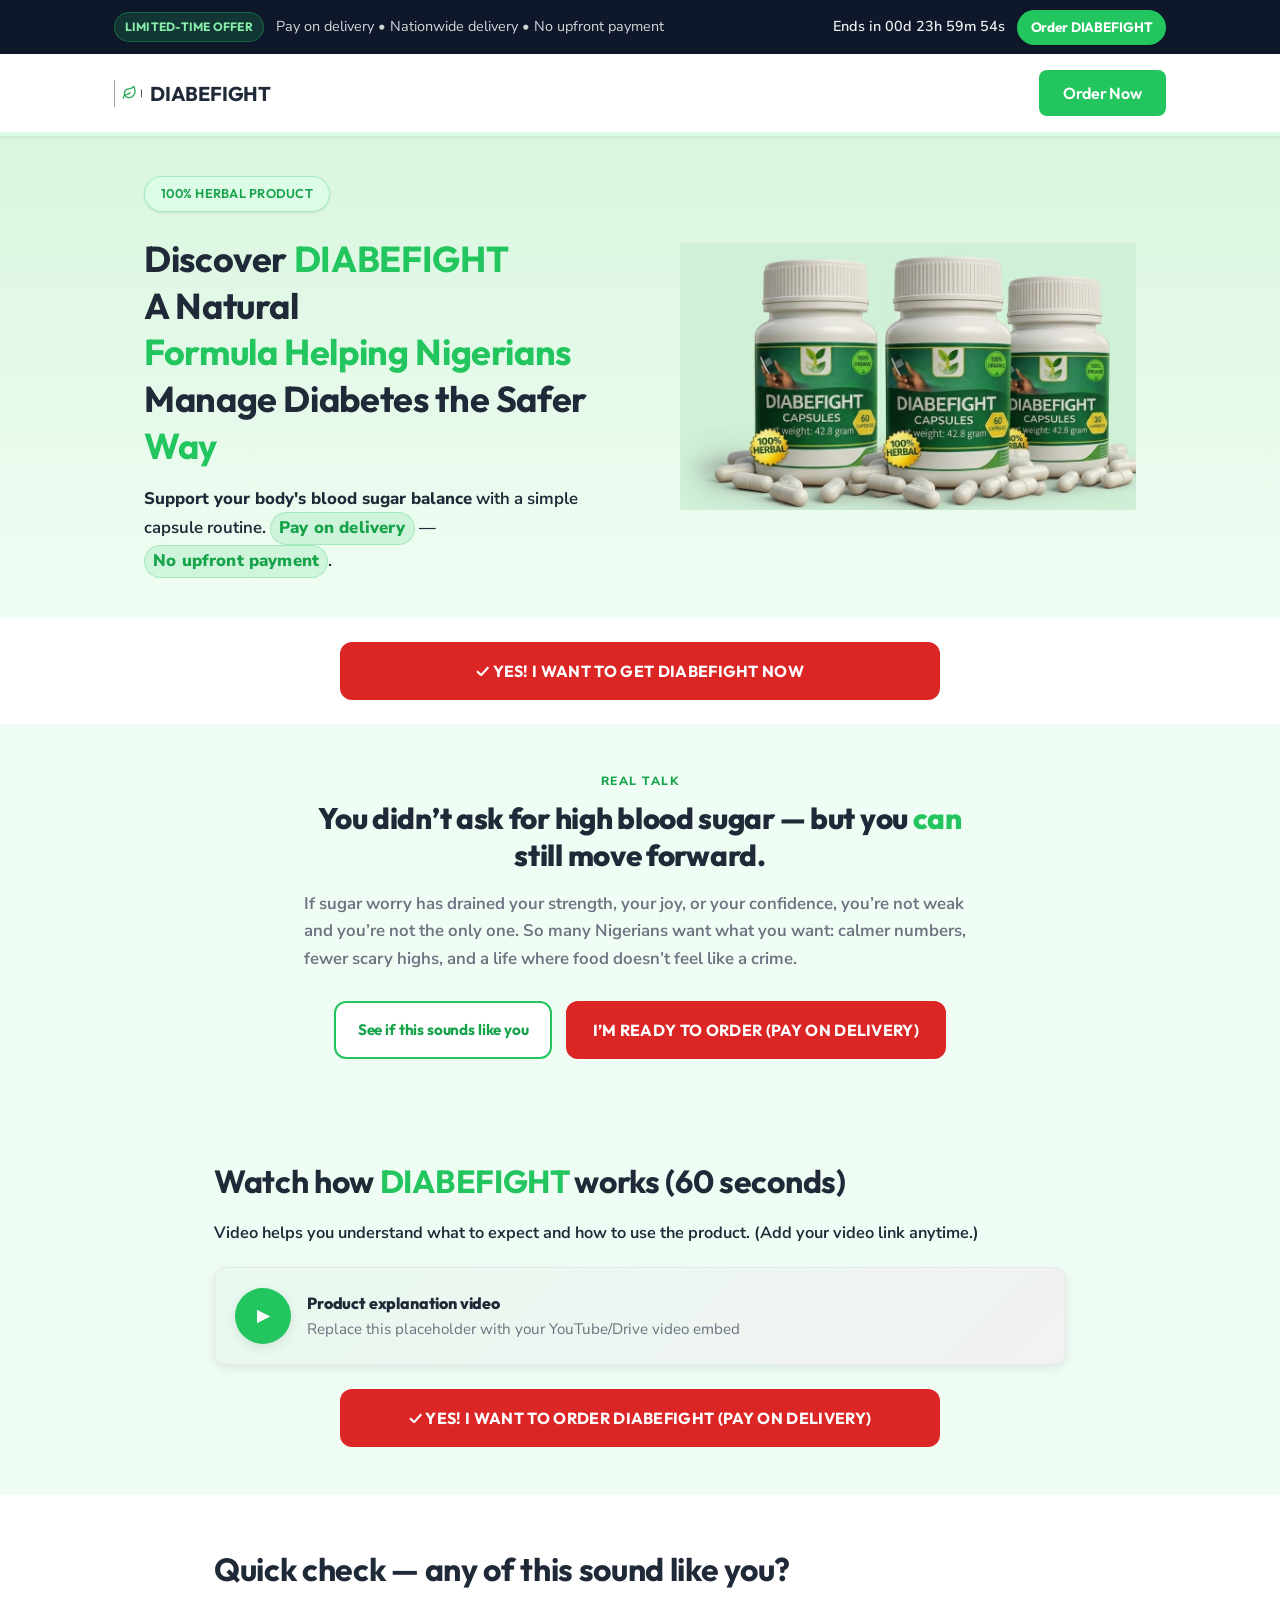
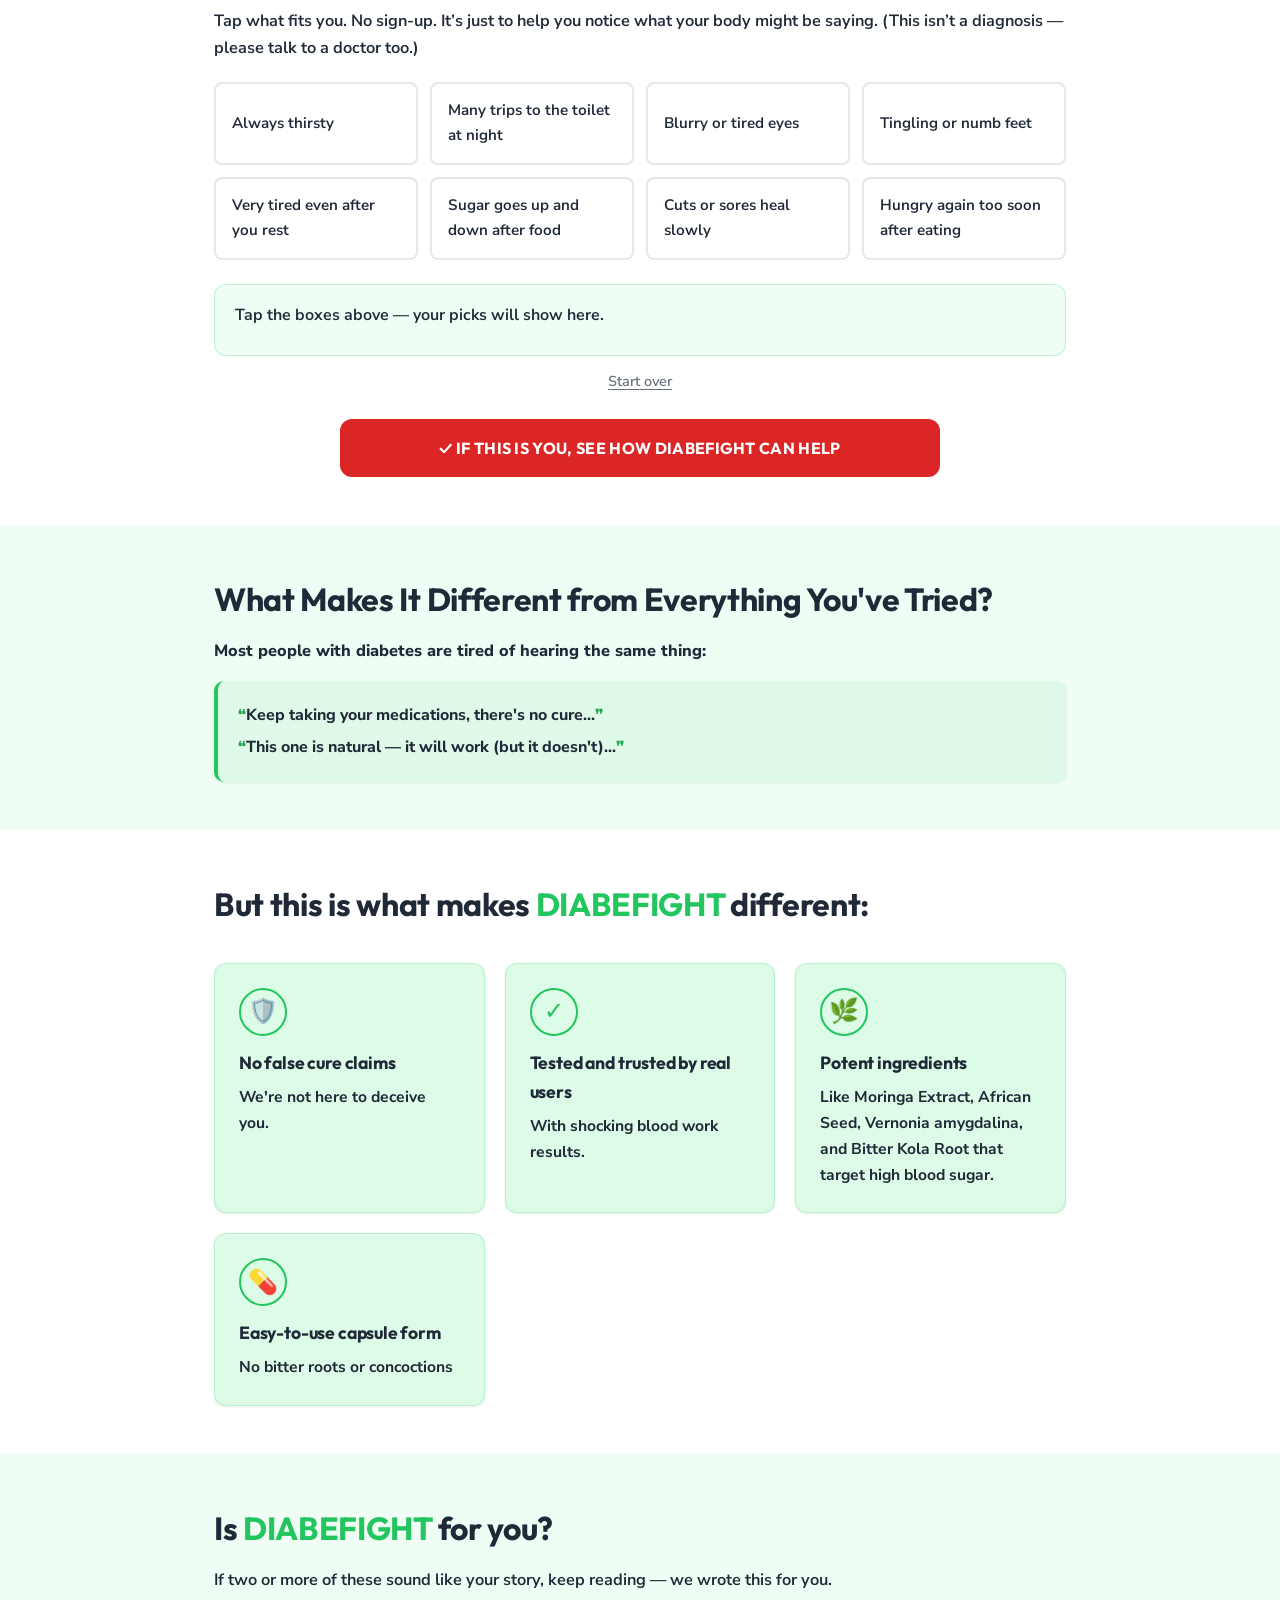
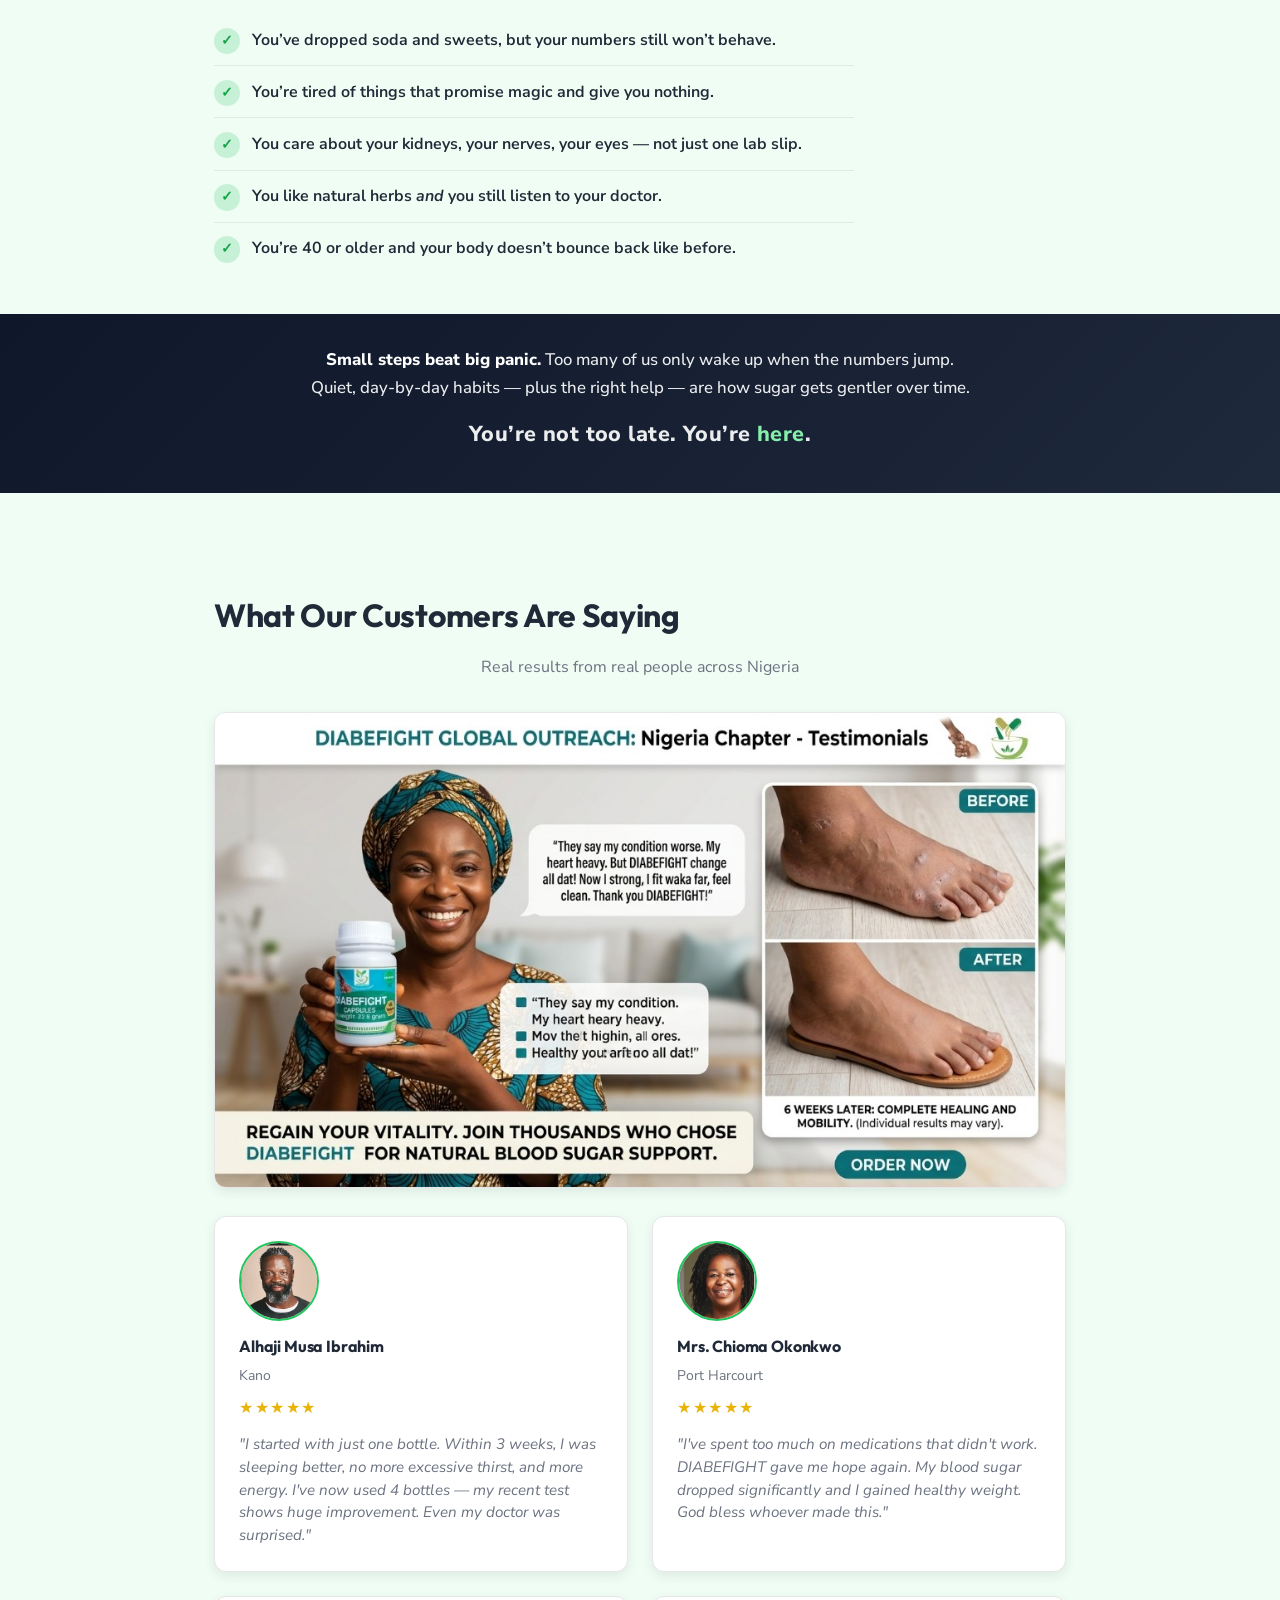
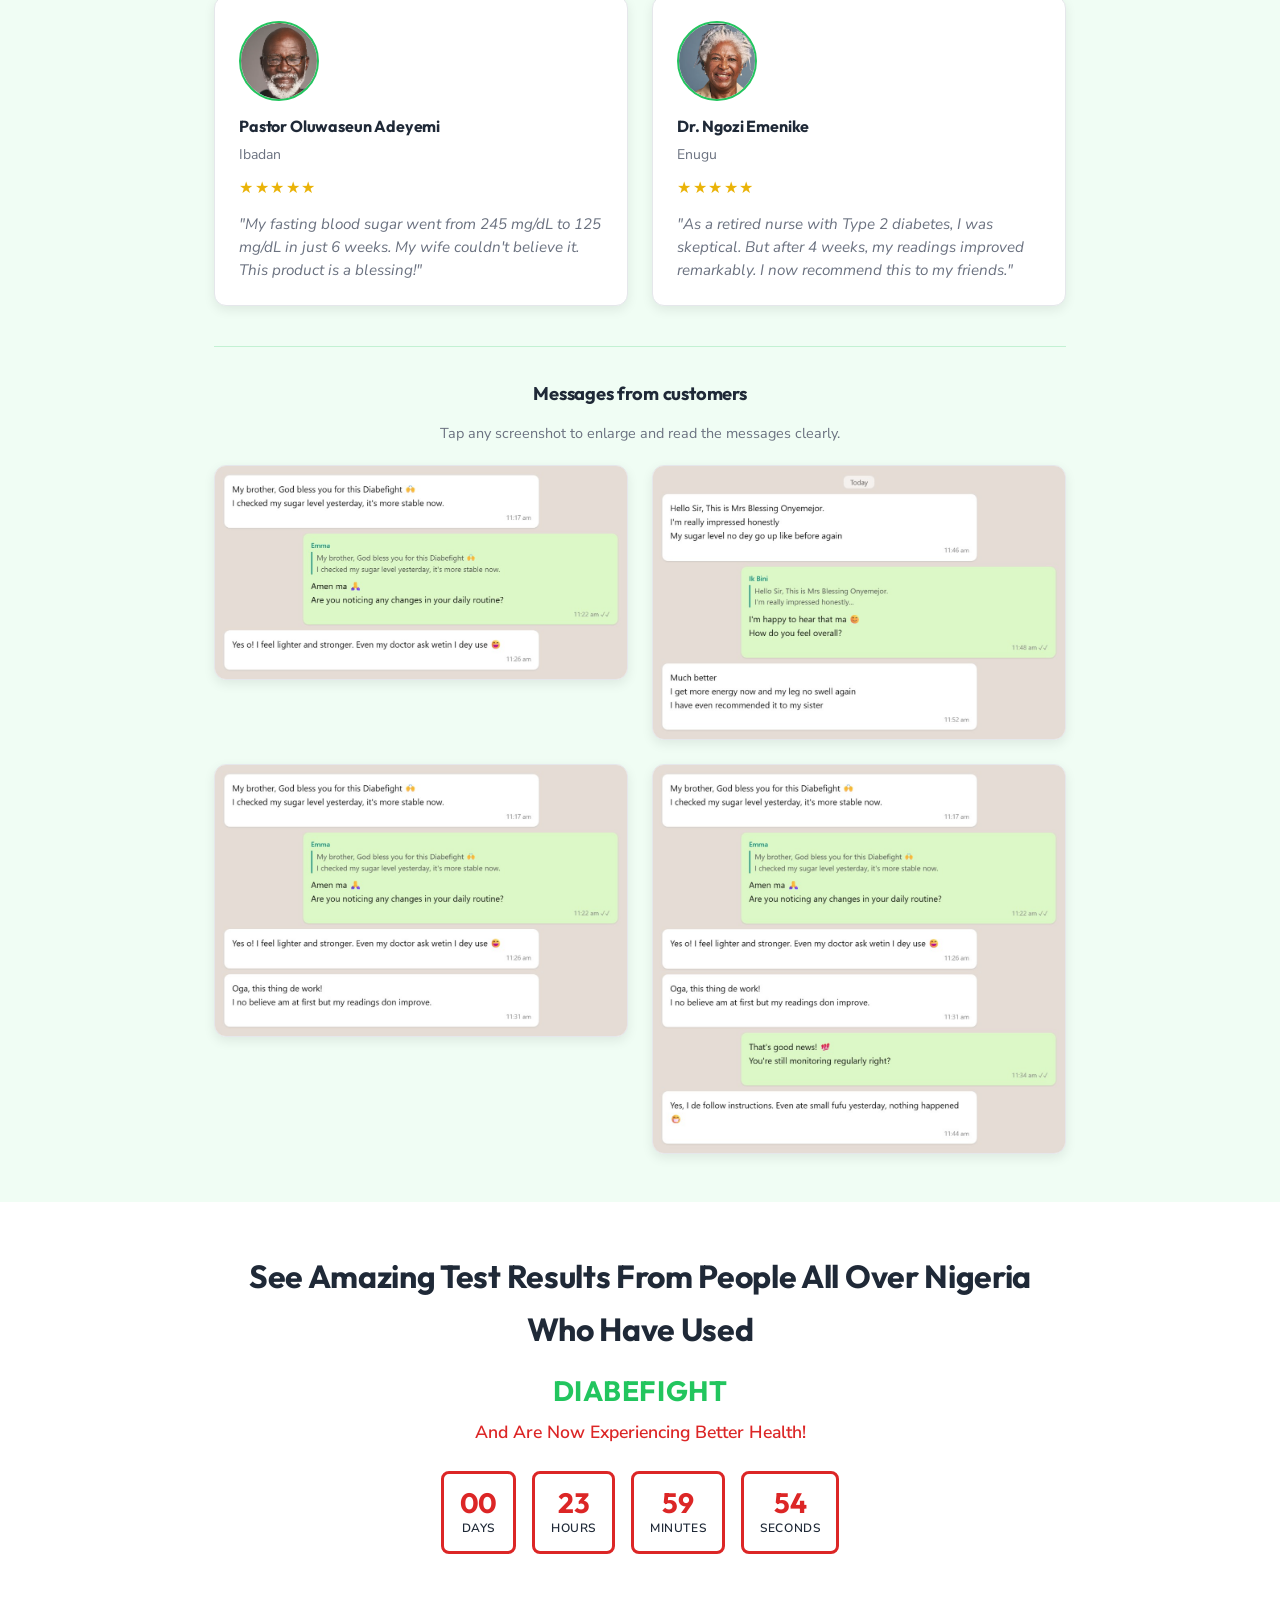
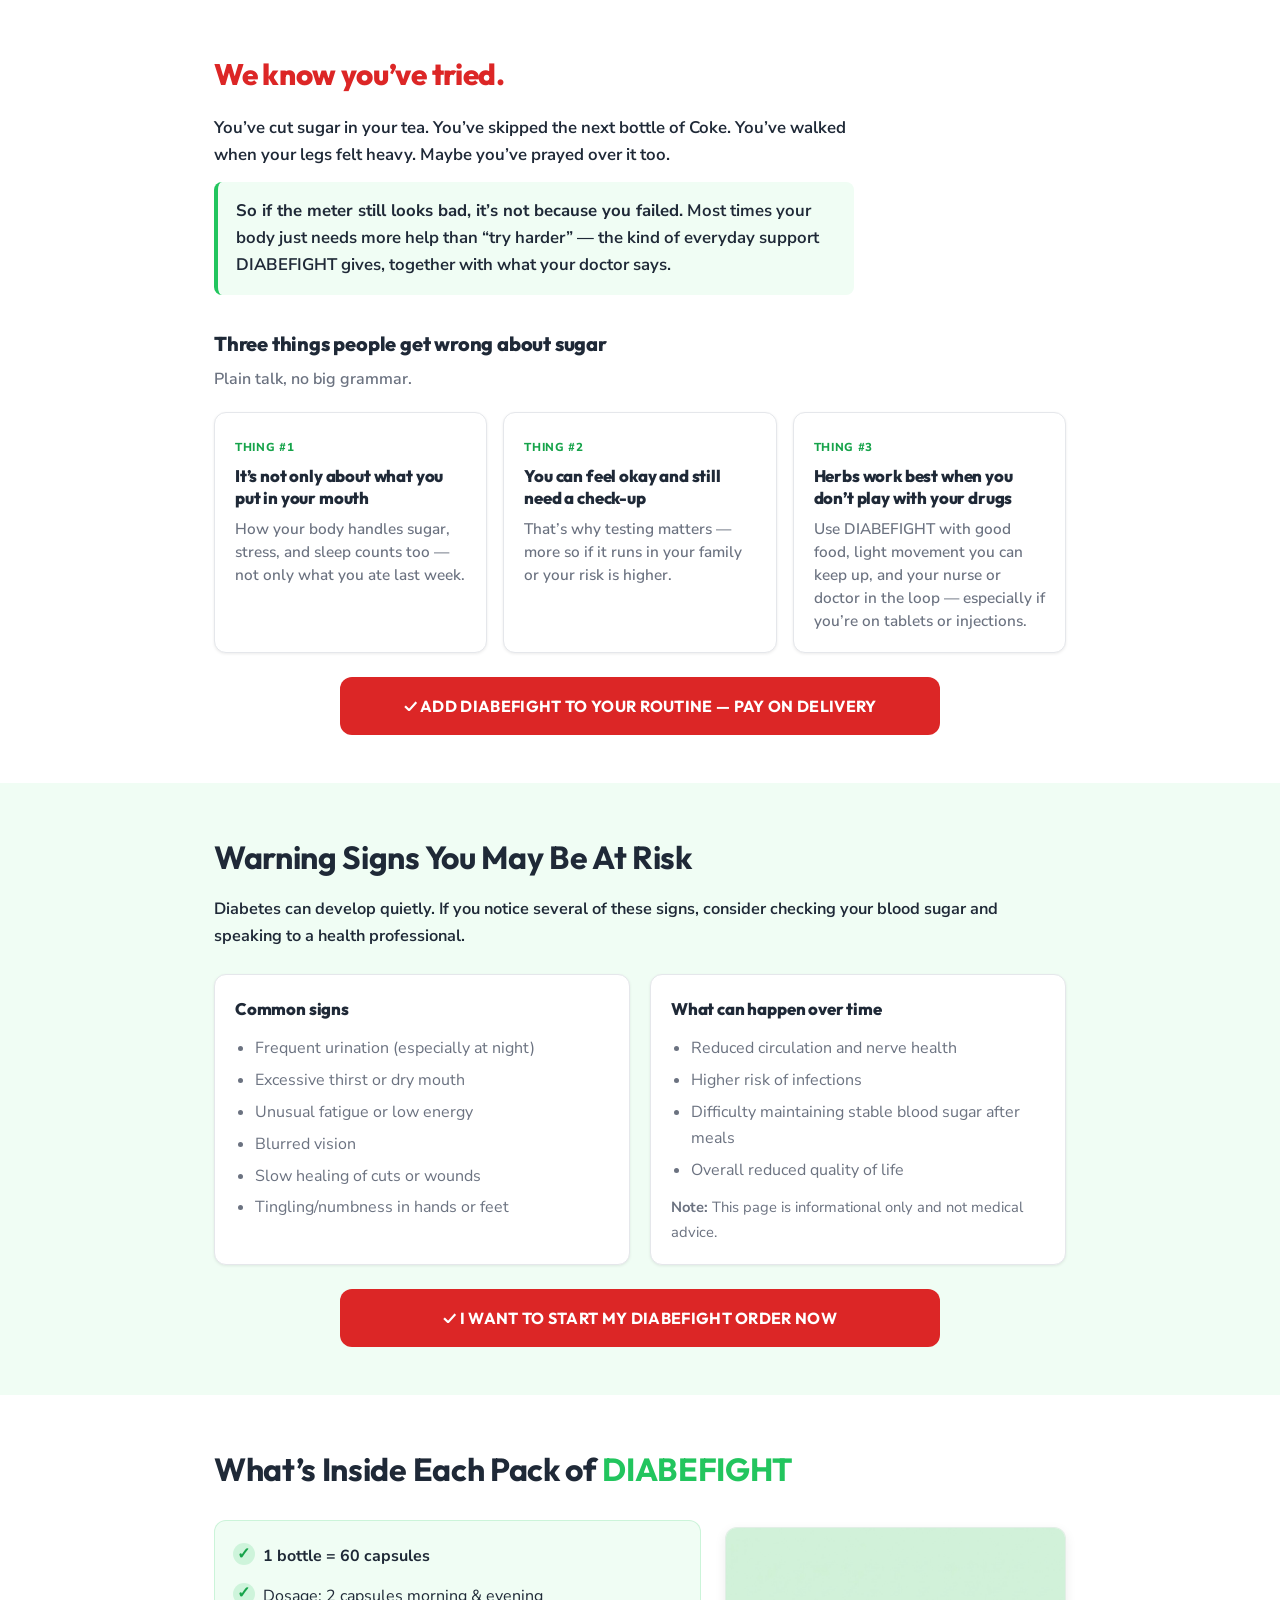
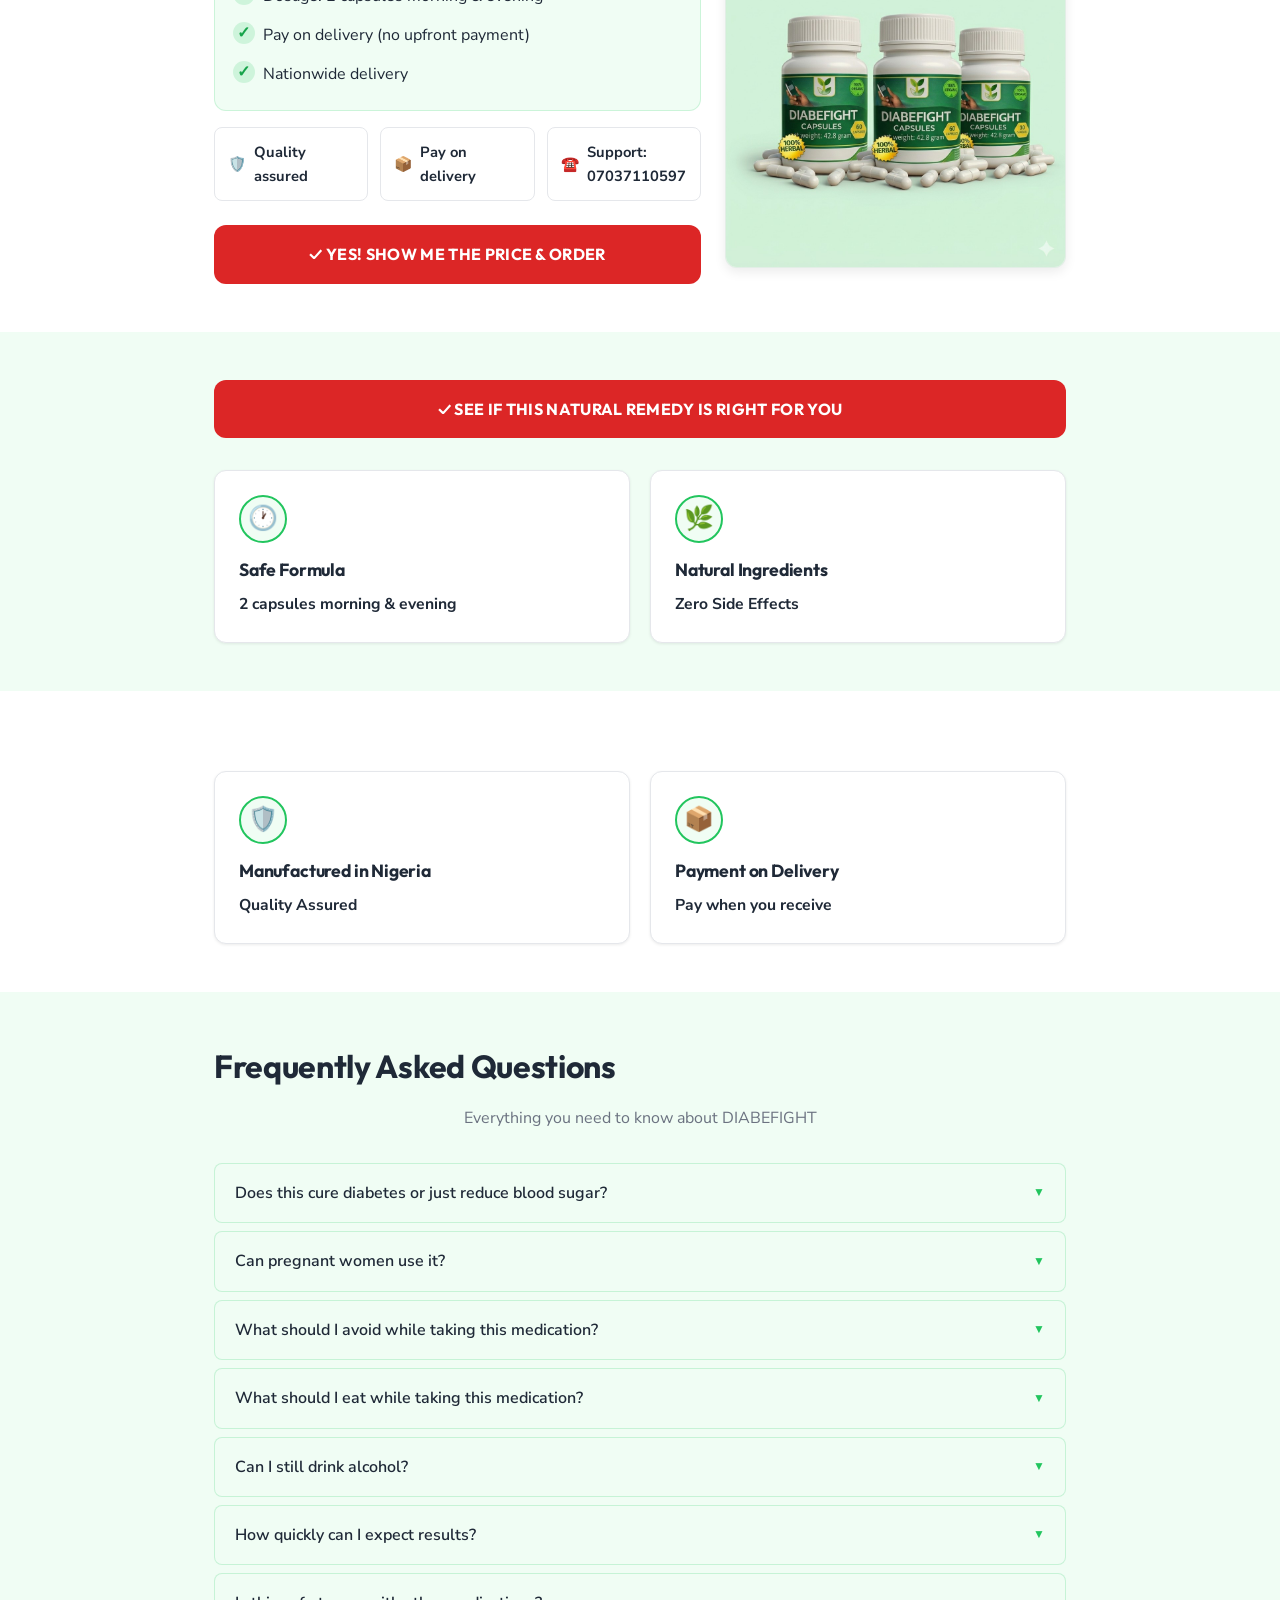
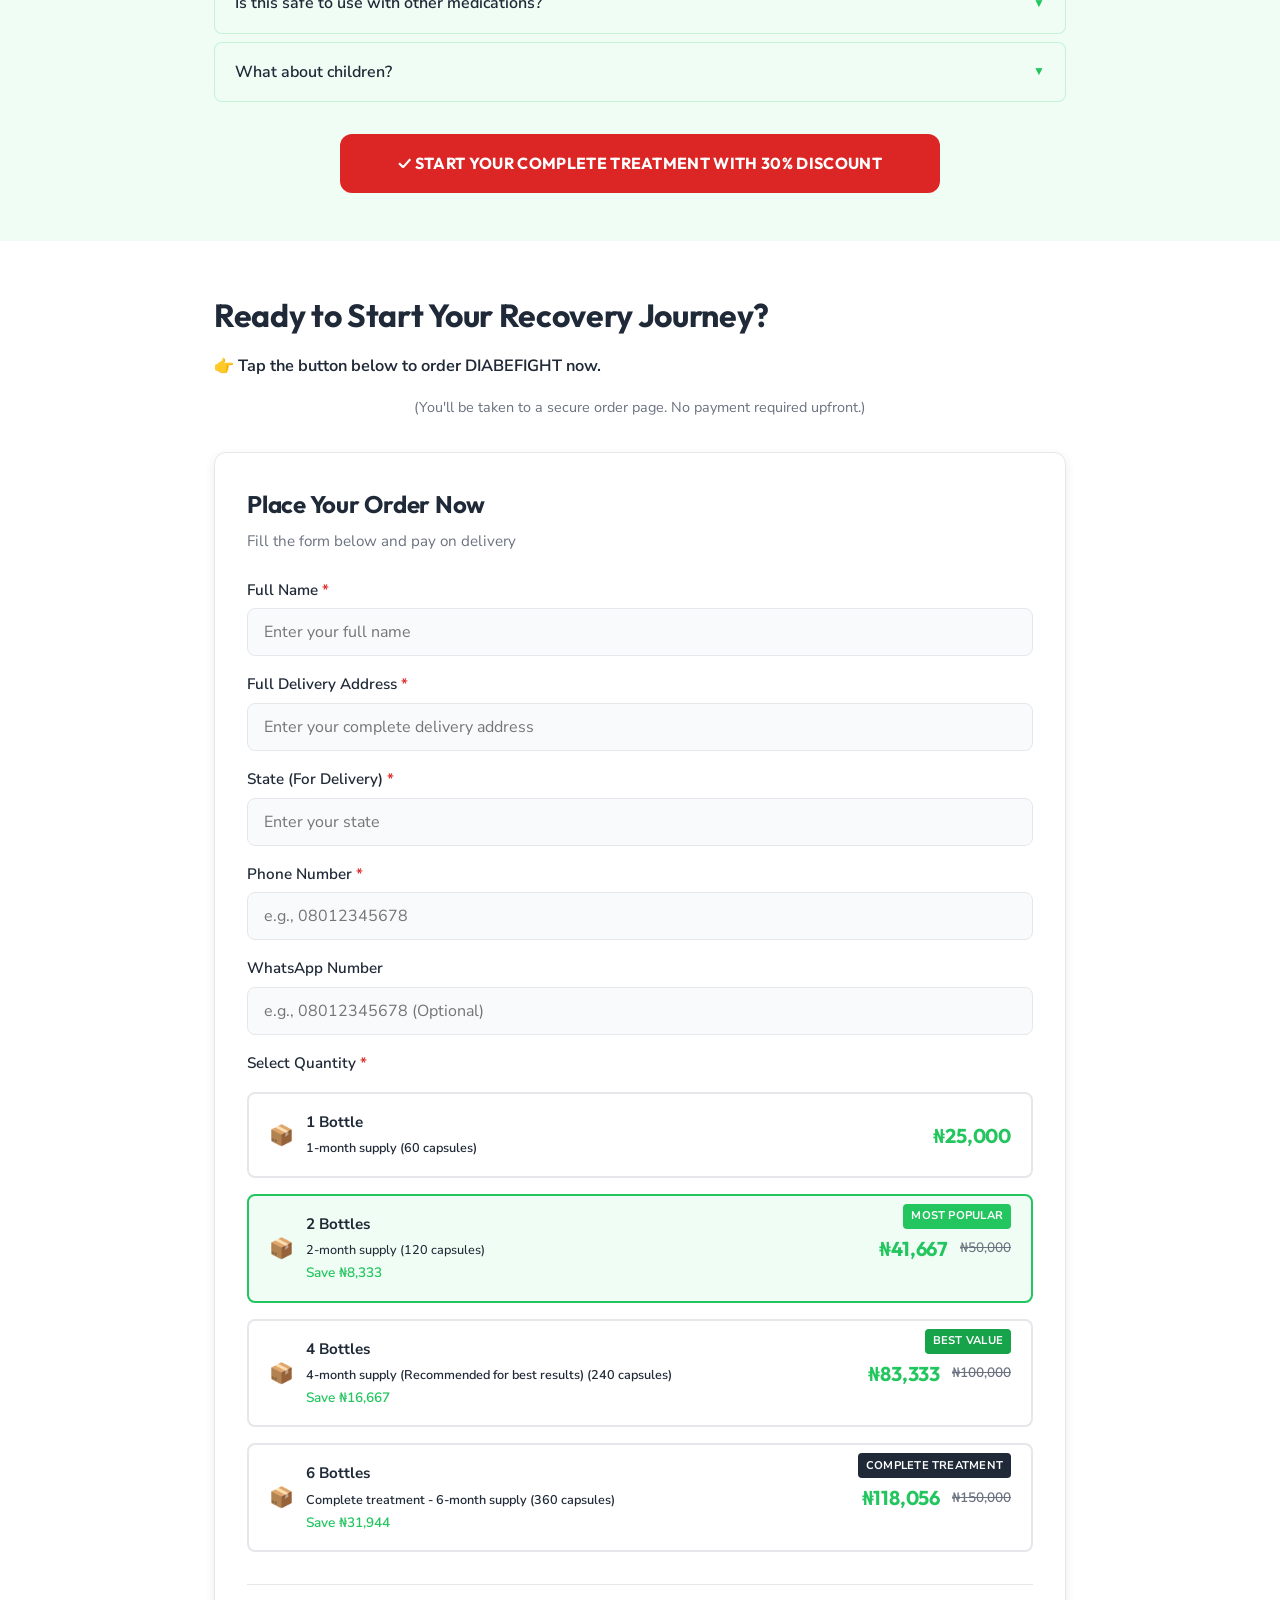
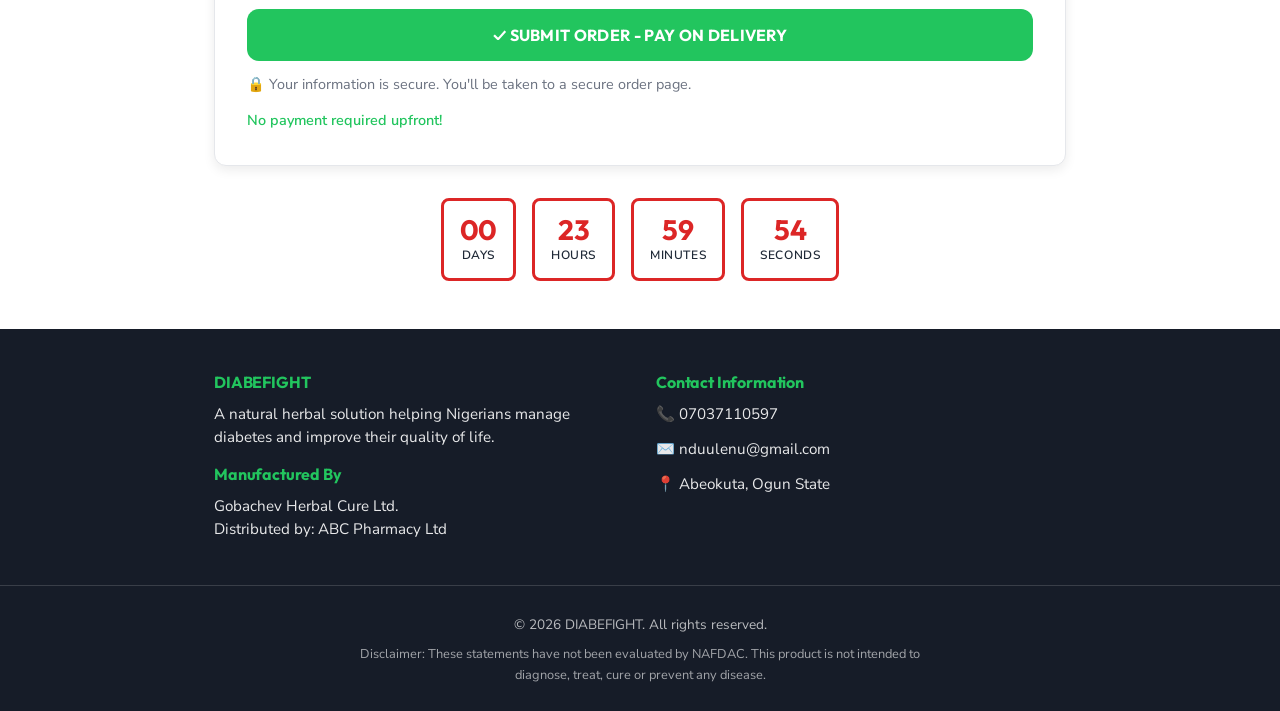
==== commit 70abc056: "adjusted google font" ====
--- a/index.html
+++ b/index.html
@@ -7,7 +7,7 @@
   <link rel="stylesheet" href="styles.css">
   <link rel="preconnect" href="https://fonts.googleapis.com">
   <link rel="preconnect" href="https://fonts.gstatic.com" crossorigin>
-  <link href="https://fonts.googleapis.com/css2?family=Inter:wght@400;500;600;700&display=swap" rel="stylesheet">
+  <link href="https://fonts.googleapis.com/css2?family=Nunito+Sans:ital,wght@0,400;0,500;0,600;0,700;0,800;1,400&family=Outfit:wght@400;500;600;700;800&display=swap" rel="stylesheet">
   <!-- Meta Pixel Code -->
 <script>
   !function(f,b,e,v,n,t,s)
--- a/styles.css
+++ b/styles.css
@@ -14,7 +14,9 @@
   --shadow-md: 0 4px 12px rgba(0,0,0,0.08);
   --radius: 12px;
   --radius-sm: 8px;
-  --font: 'Inter', -apple-system, BlinkMacSystemFont, sans-serif;
+  --font-body: 'Nunito Sans', -apple-system, BlinkMacSystemFont, 'Segoe UI', sans-serif;
+  --font-heading: 'Outfit', 'Nunito Sans', sans-serif;
+  --font: var(--font-body);
 }
 
 /* ===== Reset & Base ===== */
@@ -22,11 +24,37 @@
 html { scroll-behavior: smooth; }
 body {
   margin: 0;
-  font-family: var(--font);
+  font-family: var(--font-body);
   font-size: 16px;
-  line-height: 1.6;
-  color: var(--text);
-  background: var(--white);
+  line-height: 1.65;
+  color: var(--text);
+  background: var(--white);
+}
+
+h1, h2, h3, h4,
+.section-title,
+.hero-headline,
+.product-highlight,
+.logo-text,
+.badge-pill,
+.campaign-pill,
+.campaign-cta,
+.btn,
+.testimonial-whatsapp-heading,
+.countdown-num,
+.info-card h3,
+.feature-card h3,
+.testimonial-card h4,
+.myth-card h4,
+.footer-col h4,
+.option-price,
+.engage-title,
+.video-title,
+.order-title,
+.insights-empathy-headline,
+.insights-myth-title {
+  font-family: var(--font-heading);
+  letter-spacing: -0.01em;
 }
 
 /* ===== Campaign banner ===== */
@@ -806,7 +834,7 @@
   width: 100%;
   padding: 0.75rem 1rem;
   font-size: 1rem;
-  font-family: var(--font);
+  font-family: var(--font-body);
   border: 1px solid var(--border);
   border-radius: var(--radius-sm);
   background: #f9fafb;
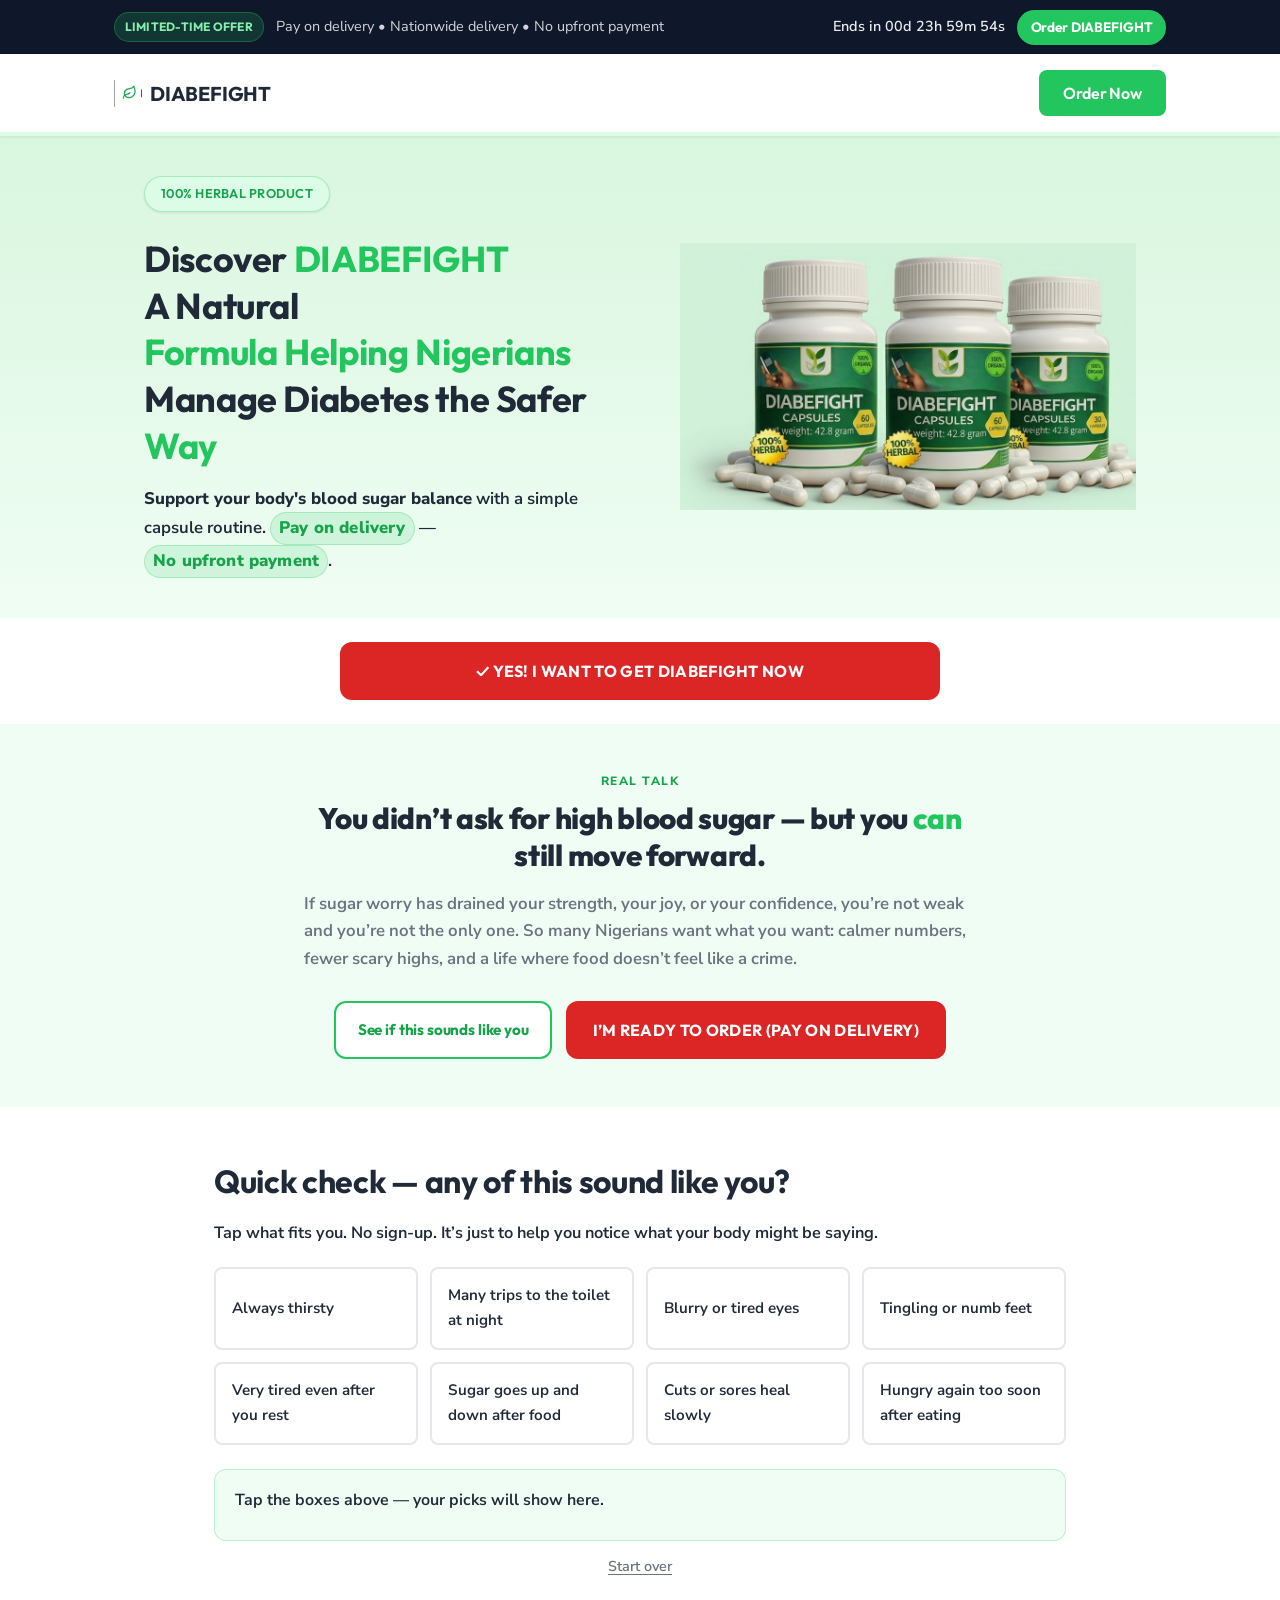
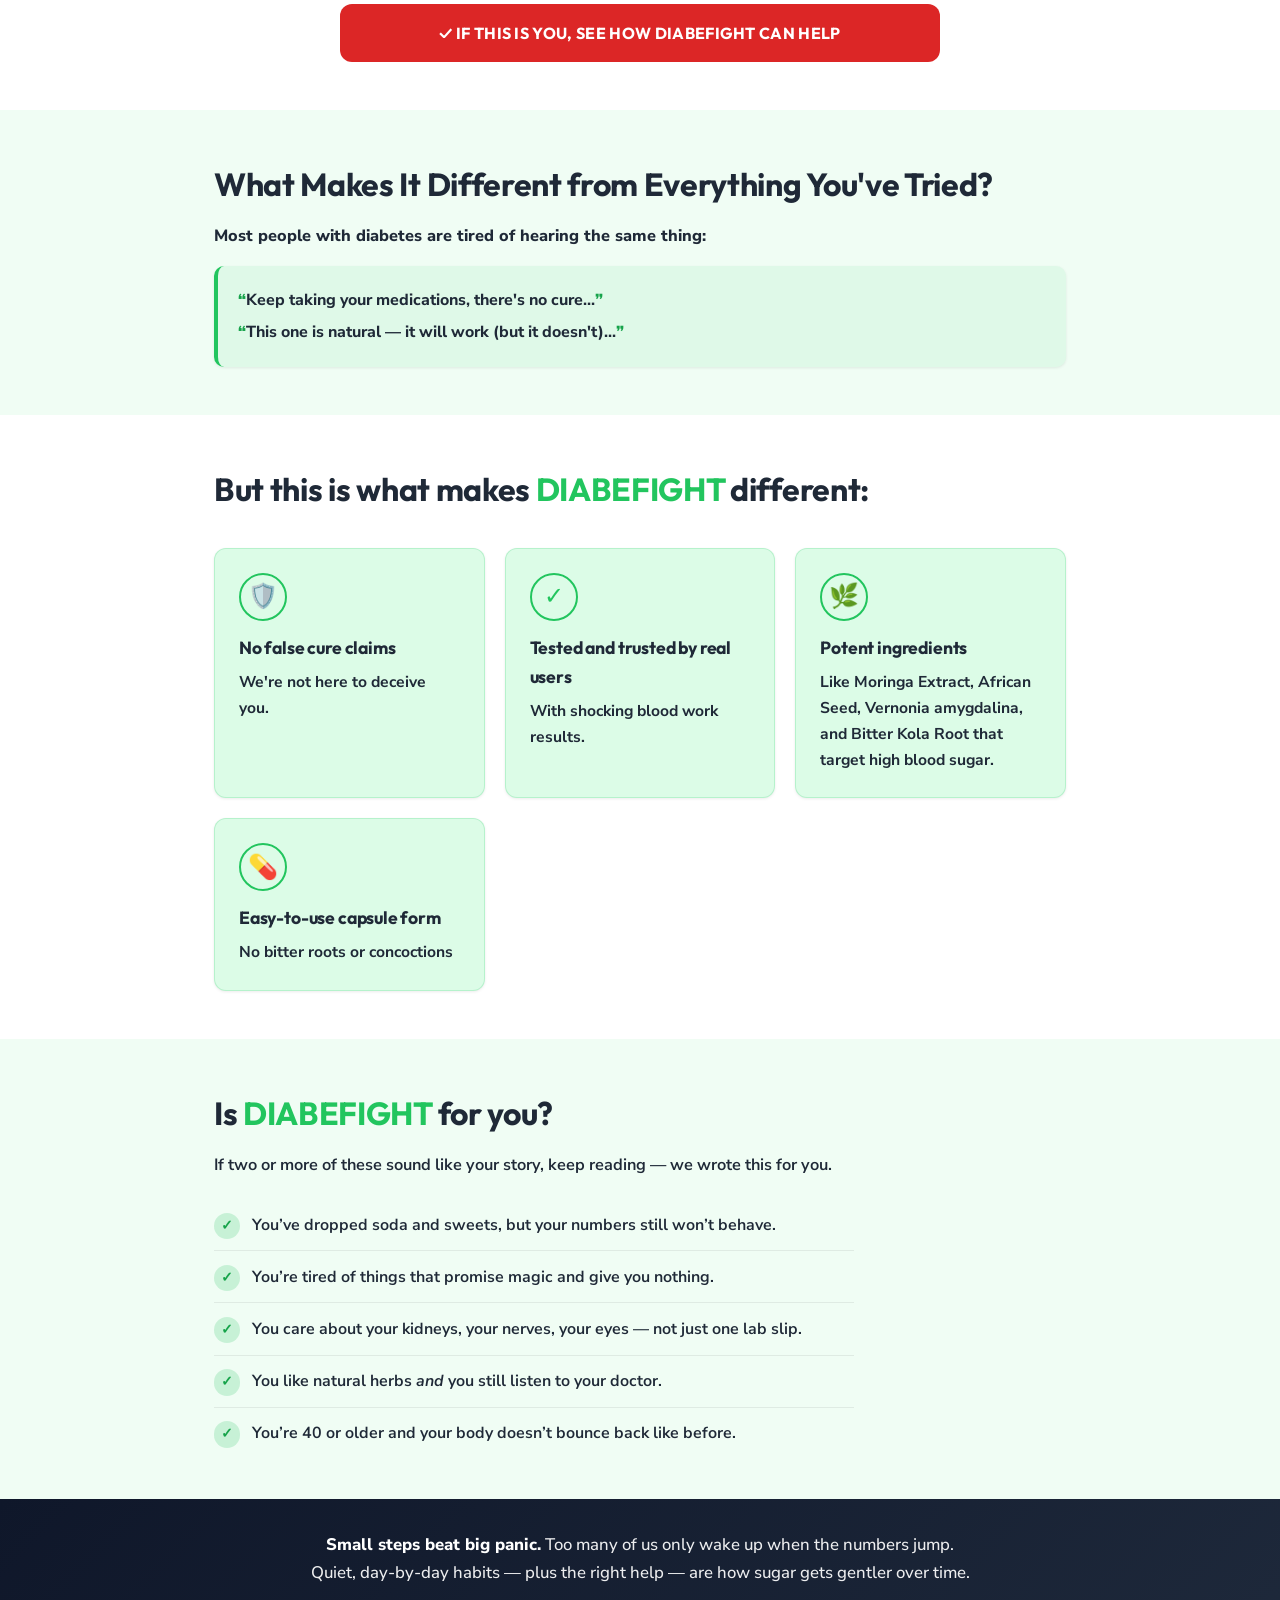
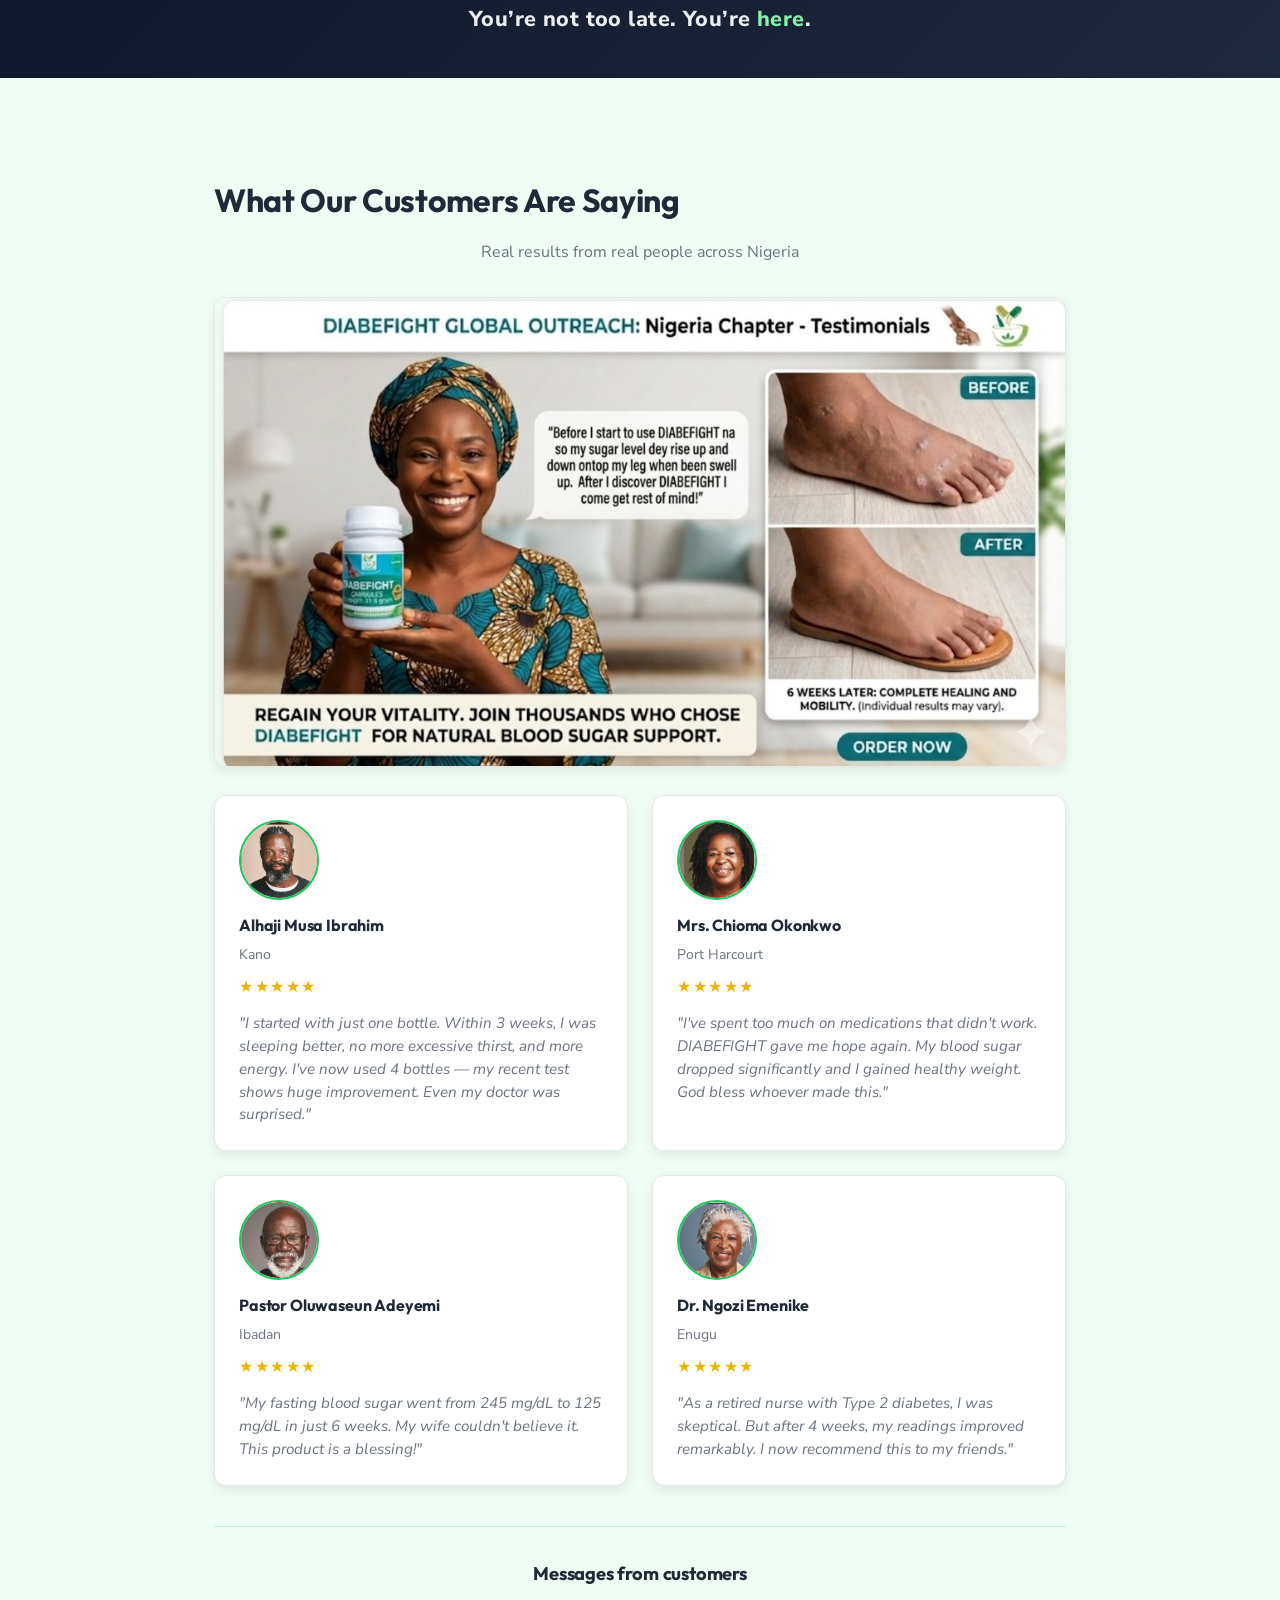
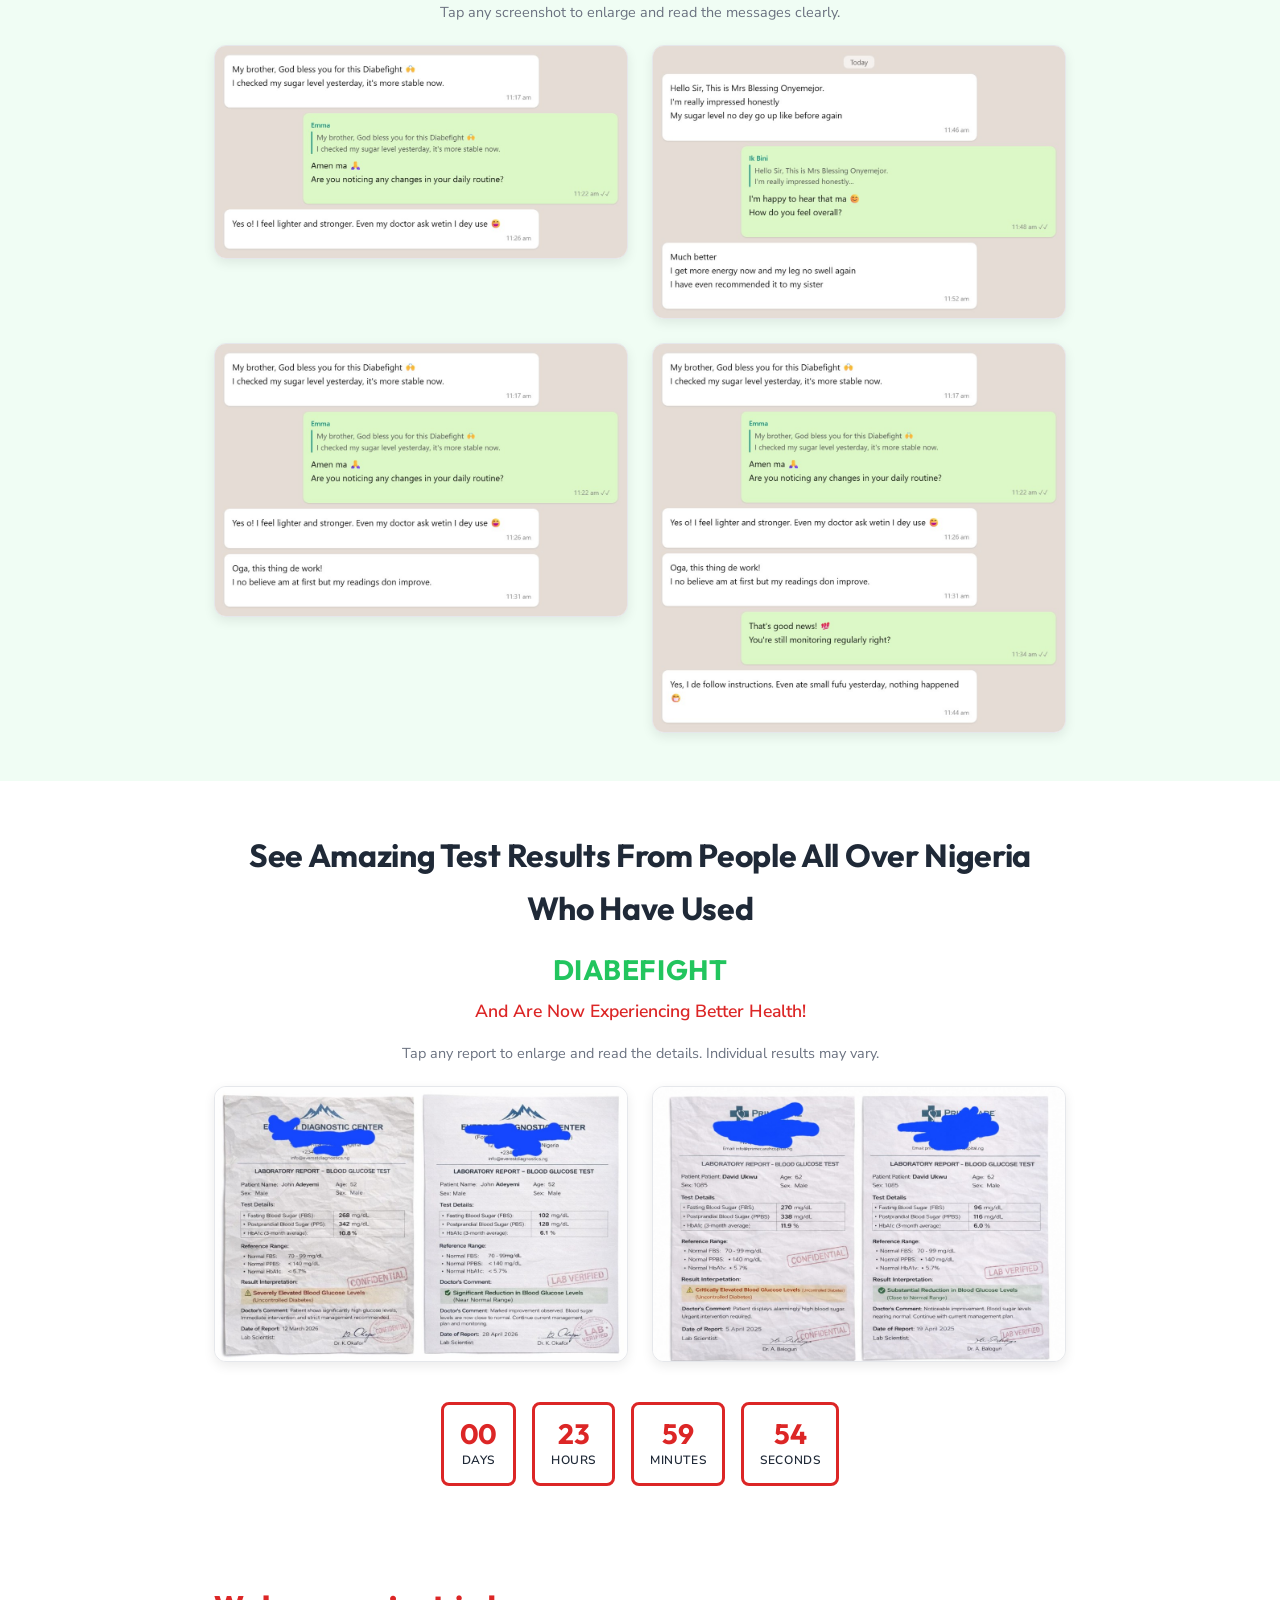
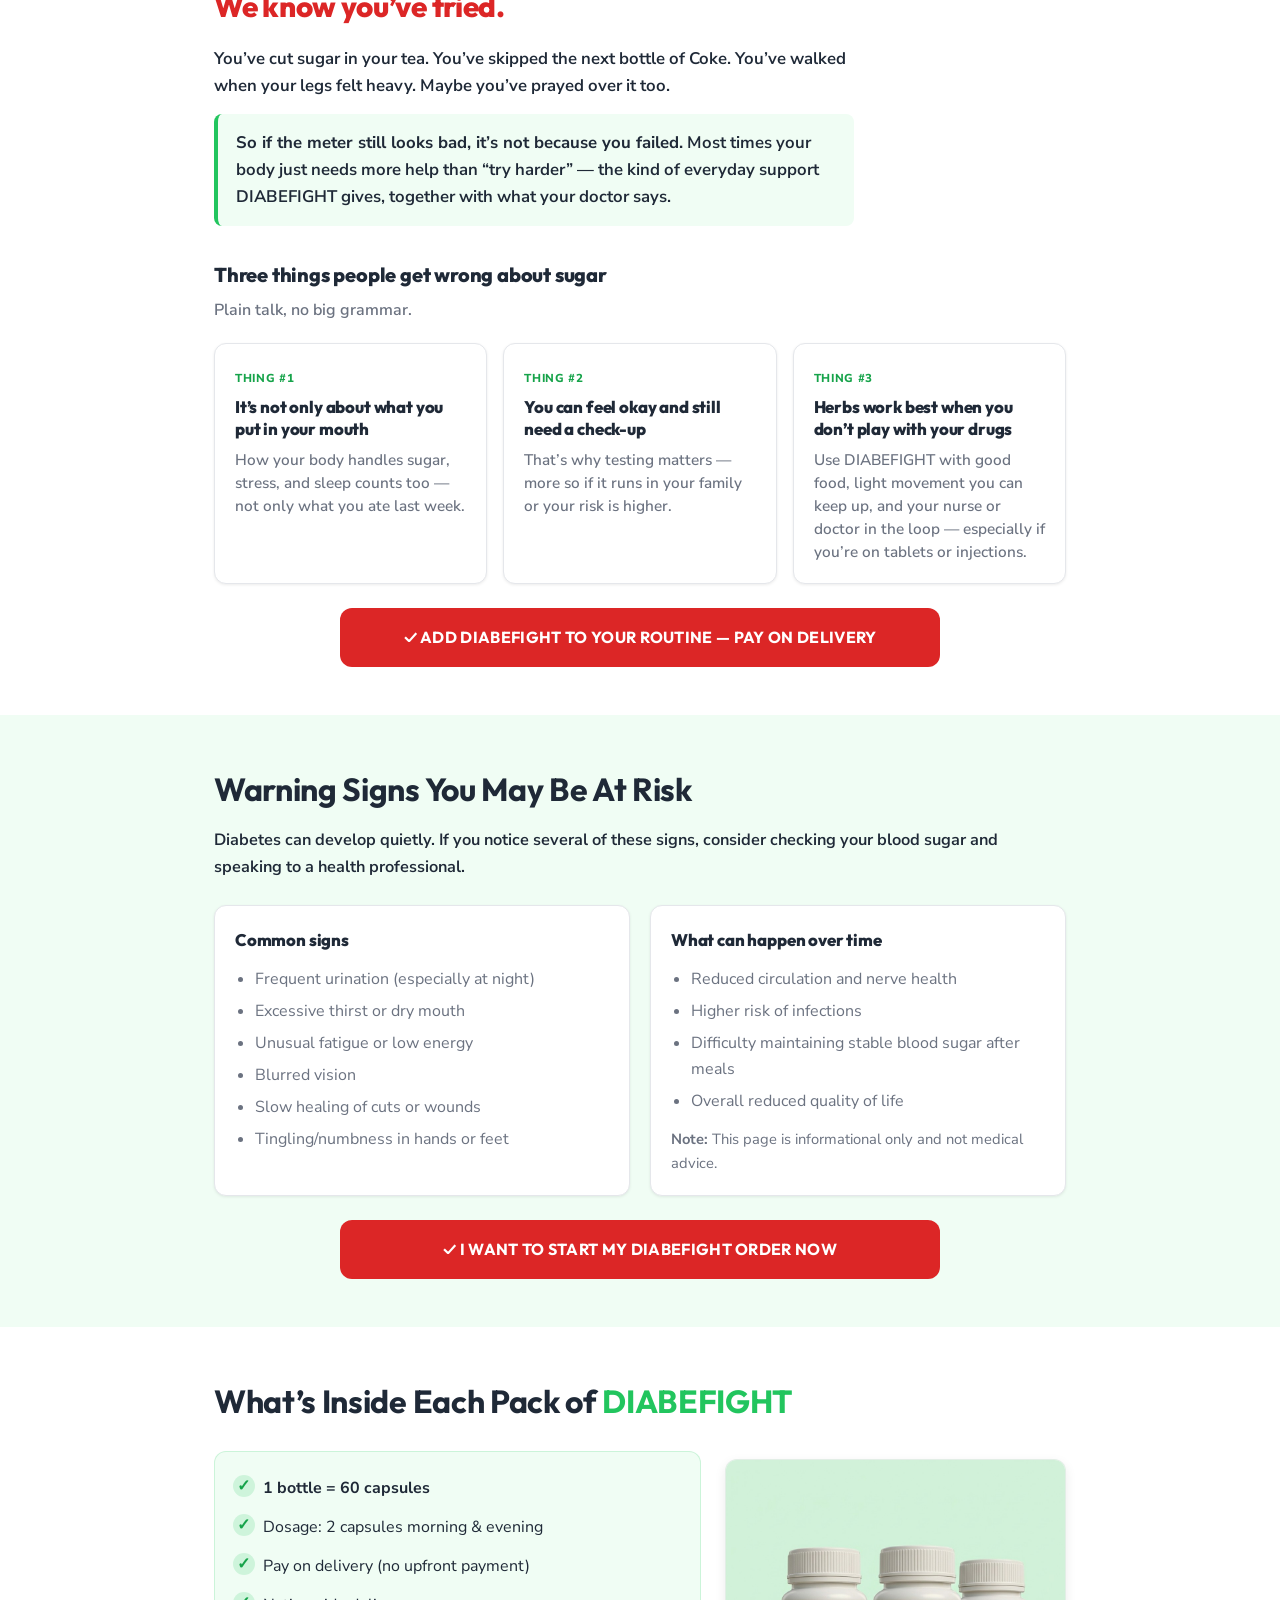
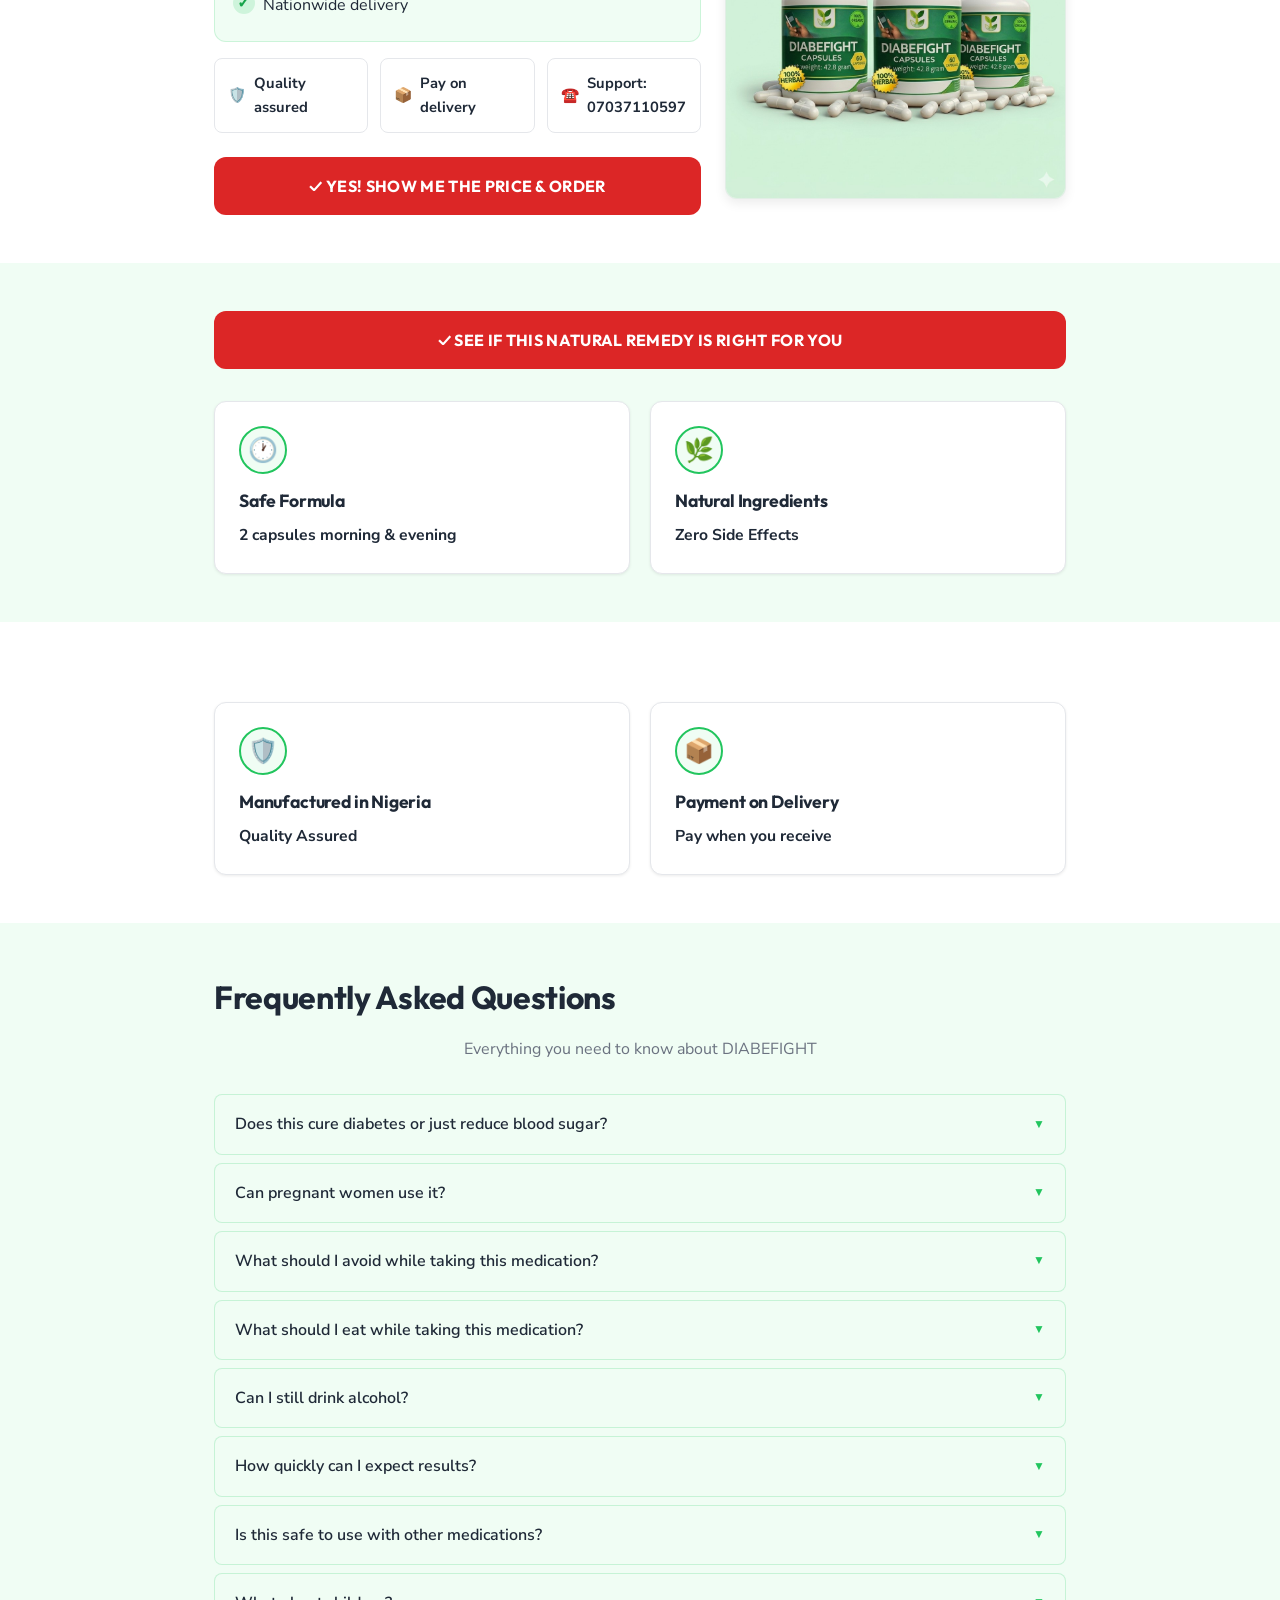
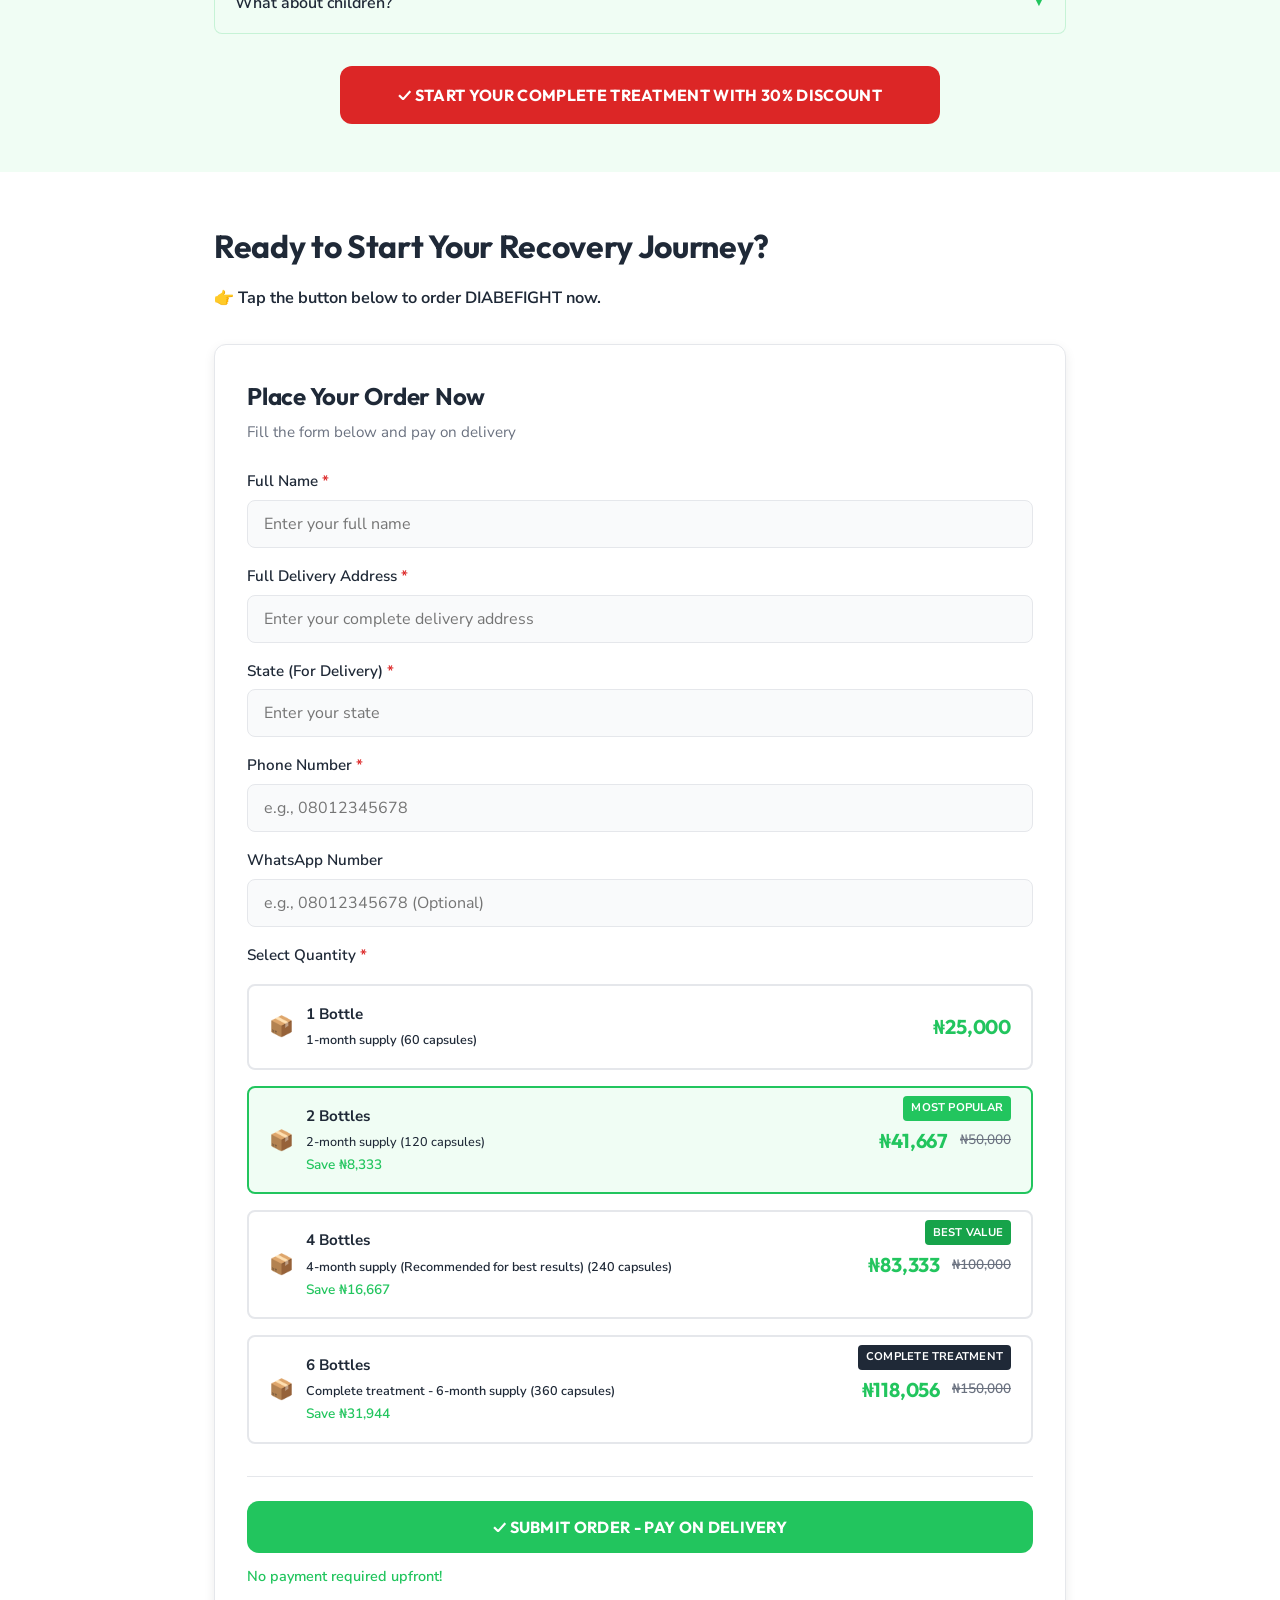
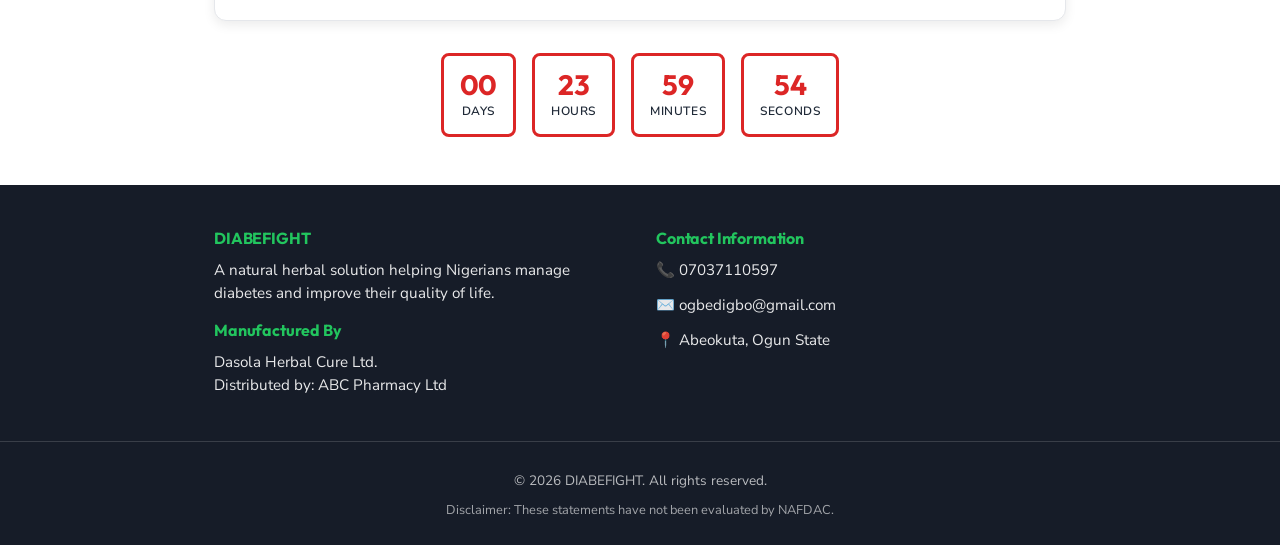
==== commit e6015d88: "adjusted the footer" ====
--- a/index.html
+++ b/index.html
@@ -97,33 +97,11 @@
       </div>
     </section>
 
-    <!-- Video section -->
-    <section class="section section-alt" id="video">
-      <div class="container">
-        <h2 class="section-title">Watch how <span class="accent">DIABEFIGHT</span> works (60 seconds)</h2>
-        <p class="section-intro">Video helps you understand what to expect and how to use the product. (Add your video link anytime.)</p>
-        <div class="video-card">
-          <div class="video-placeholder">
-            <div class="video-placeholder-inner">
-              <div class="video-icon" aria-hidden="true">▶</div>
-              <div>
-                <div class="video-title">Product explanation video</div>
-                <div class="video-sub">Replace this placeholder with your YouTube/Drive video embed</div>
-              </div>
-            </div>
-          </div>
-        </div>
-        <div class="cta-center">
-          <a href="#order" class="btn btn-hero">✓ YES! I WANT TO ORDER DIABEFIGHT (PAY ON DELIVERY)</a>
-        </div>
-      </div>
-    </section>
-
     <!-- Engage: interactive symptom check -->
     <section class="section engage-symptoms" id="symptom-check" aria-labelledby="symptom-check-title">
       <div class="container">
         <h2 id="symptom-check-title" class="section-title">Quick check — any of this sound like you?</h2>
-        <p class="section-intro">Tap what fits you. No sign-up. It’s just to help you notice what your body might be saying. (This isn’t a diagnosis — please talk to a doctor too.)</p>
+        <p class="section-intro">Tap what fits you. No sign-up. It’s just to help you notice what your body might be saying.</p>
         <div class="symptom-grid" role="group" aria-label="Signs you may know">
           <button type="button" class="symptom-chip" data-symptom="thirst">Always thirsty</button>
           <button type="button" class="symptom-chip" data-symptom="urination">Many trips to the toilet at night</button>
@@ -215,6 +193,7 @@
         <p class="section-sub">Real results from real people across Nigeria</p>
         <figure class="testimonial-banner-wrap">
           <img src="images/testimonial-banner-nigeria.png" alt="DIABEFIGHT Global Outreach Nigeria Chapter testimonial: customer with product, quote in Nigerian Pidgin, and before and after foot photos with note that individual results may vary" width="1024" height="571" loading="lazy" decoding="async">
+          <a href="#order" class="testimonial-banner-order" aria-label="Order DIABEFIGHT now"><span class="visually-hidden">Order Now</span></a>
         </figure>
         <div class="testimonial-grid">
           <article class="testimonial-card">
@@ -282,6 +261,15 @@
         <h2 class="section-title">See Amazing Test Results From People All Over Nigeria Who Have Used</h2>
         <p class="product-highlight">DIABEFIGHT</p>
         <p class="sub-highlight">And Are Now Experiencing Better Health!</p>
+        <p class="testimonial-whatsapp-hint">Tap any report to enlarge and read the details. Individual results may vary.</p>
+        <div class="testimonial-whatsapp-grid test-results-gallery">
+          <figure class="testimonial-whatsapp-card">
+            <img src="images/glucose-test-primecare.png" alt="PrimeCare laboratory blood glucose reports for David Ukwu: before results (FBS 270, PPBS 338, HbA1c 11.9%) and after two weeks (FBS 96, PPBS 116, HbA1c 6.0%)" width="1024" height="682" loading="lazy" decoding="async" class="testimonial-whatsapp-zoom">
+          </figure>
+          <figure class="testimonial-whatsapp-card">
+            <img src="images/glucose-test-everest.png" alt="PrimeCare laboratory blood glucose reports for David Ukwu: before results (FBS 270, PPBS 338, HbA1c 11.9%) and after two weeks (FBS 96, PPBS 116, HbA1c 6.0%)" width="1024" height="682" loading="lazy" decoding="async" class="testimonial-whatsapp-zoom">
+          </figure>
+        </div>
         <div class="countdown" id="countdown">
           <div class="countdown-box"><span class="countdown-num" id="days">00</span><span class="countdown-label">Days</span></div>
           <div class="countdown-box"><span class="countdown-num" id="hours">23</span><span class="countdown-label">Hours</span></div>
@@ -473,7 +461,6 @@
       <div class="container">
         <h2 class="section-title">Ready to Start Your Recovery Journey?</h2>
         <p class="section-intro">👉 Tap the button below to order DIABEFIGHT now.</p>
-        <p class="section-note">(You'll be taken to a secure order page. No payment required upfront.)</p>
         <div class="order-card">
           <h3 class="order-title">Place Your Order Now</h3>
           <p class="order-sub">Fill the form below and pay on delivery</p>
@@ -552,7 +539,6 @@
 
             <div class="submit-block">
               <button type="submit" class="btn btn-submit">✓ Submit Order - Pay on Delivery</button>
-              <p class="security-msg">🔒 Your information is secure. You'll be taken to a secure order page.</p>
               <p class="security-msg highlight">No payment required upfront!</p>
             </div>
 
@@ -585,18 +571,18 @@
         <h4>DIABEFIGHT</h4>
         <p>A natural herbal solution helping Nigerians manage diabetes and improve their quality of life.</p>
         <h4>Manufactured By</h4>
-        <p>Gobachev Herbal Cure Ltd.<br>Distributed by: ABC Pharmacy Ltd</p>
+        <p>Dasola Herbal Cure Ltd.<br>Distributed by: ABC Pharmacy Ltd</p>
       </div>
       <div class="footer-col">
         <h4>Contact Information</h4>
         <p>📞 07037110597</p>
-        <p>✉️ nduulenu@gmail.com</p>
+        <p>✉️ ogbedigbo@gmail.com</p>
         <p>📍 Abeokuta, Ogun State</p>
       </div>
     </div>
     <div class="footer-bottom">
       <p>© 2026 DIABEFIGHT. All rights reserved.</p>
-      <p class="disclaimer">Disclaimer: These statements have not been evaluated by NAFDAC. This product is not intended to diagnose, treat, cure or prevent any disease.</p>
+      <p class="disclaimer">Disclaimer: These statements have not been evaluated by NAFDAC.</p>
     </div>
   </footer>
 
--- a/styles.css
+++ b/styles.css
@@ -49,7 +49,6 @@
 .footer-col h4,
 .option-price,
 .engage-title,
-.video-title,
 .order-title,
 .insights-empathy-headline,
 .insights-myth-title {
@@ -340,45 +339,6 @@
   margin-top: 1.5rem;
 }
 
-/* ===== Video placeholder ===== */
-.video-card {
-  margin-top: 1.25rem;
-  background: var(--white);
-  border: 1px solid var(--border);
-  border-radius: var(--radius);
-  box-shadow: var(--shadow-md);
-  overflow: hidden;
-}
-.video-placeholder {
-  background: linear-gradient(135deg, rgba(34,197,94,0.10), rgba(15,23,42,0.06));
-  padding: 1.25rem;
-}
-.video-placeholder-inner {
-  display: flex;
-  align-items: center;
-  gap: 1rem;
-}
-.video-icon {
-  width: 56px;
-  height: 56px;
-  border-radius: 50%;
-  background: var(--green);
-  color: var(--white);
-  display: inline-flex;
-  align-items: center;
-  justify-content: center;
-  font-weight: 900;
-  box-shadow: var(--shadow-md);
-}
-.video-title {
-  font-weight: 800;
-  color: var(--text);
-}
-.video-sub {
-  font-size: 0.95rem;
-  color: var(--text-muted);
-}
-
 /* ===== Informational section ===== */
 .info-grid {
   display: grid;
@@ -556,6 +516,7 @@
 
 /* ===== Testimonials ===== */
 .testimonial-banner-wrap {
+  position: relative;
   margin: 0 0 1.75rem;
   border-radius: var(--radius);
   overflow: hidden;
@@ -567,6 +528,33 @@
   width: 100%;
   height: auto;
   display: block;
+}
+/* Clickable overlay positioned over the "ORDER NOW" graphic painted into the banner */
+.testimonial-banner-order {
+  position: absolute;
+  left: 71.5%;
+  top: 87.5%;
+  width: 18.5%;
+  height: 9.5%;
+  border-radius: 999px;
+  z-index: 2;
+  cursor: pointer;
+  -webkit-tap-highlight-color: transparent;
+}
+.testimonial-banner-order:focus-visible {
+  outline: 3px solid var(--white);
+  outline-offset: 2px;
+}
+.visually-hidden {
+  position: absolute;
+  width: 1px;
+  height: 1px;
+  padding: 0;
+  margin: -1px;
+  overflow: hidden;
+  clip: rect(0, 0, 0, 0);
+  white-space: nowrap;
+  border: 0;
 }
 .testimonial-grid {
   display: grid;
@@ -674,6 +662,12 @@
 }
 .testimonial-whatsapp-zoom {
   cursor: zoom-in;
+}
+
+.test-results-gallery {
+  margin: 0 auto 2.5rem;
+  max-width: 1100px;
+  text-align: left;
 }
 
 /* Full-screen zoom for WhatsApp screenshots */
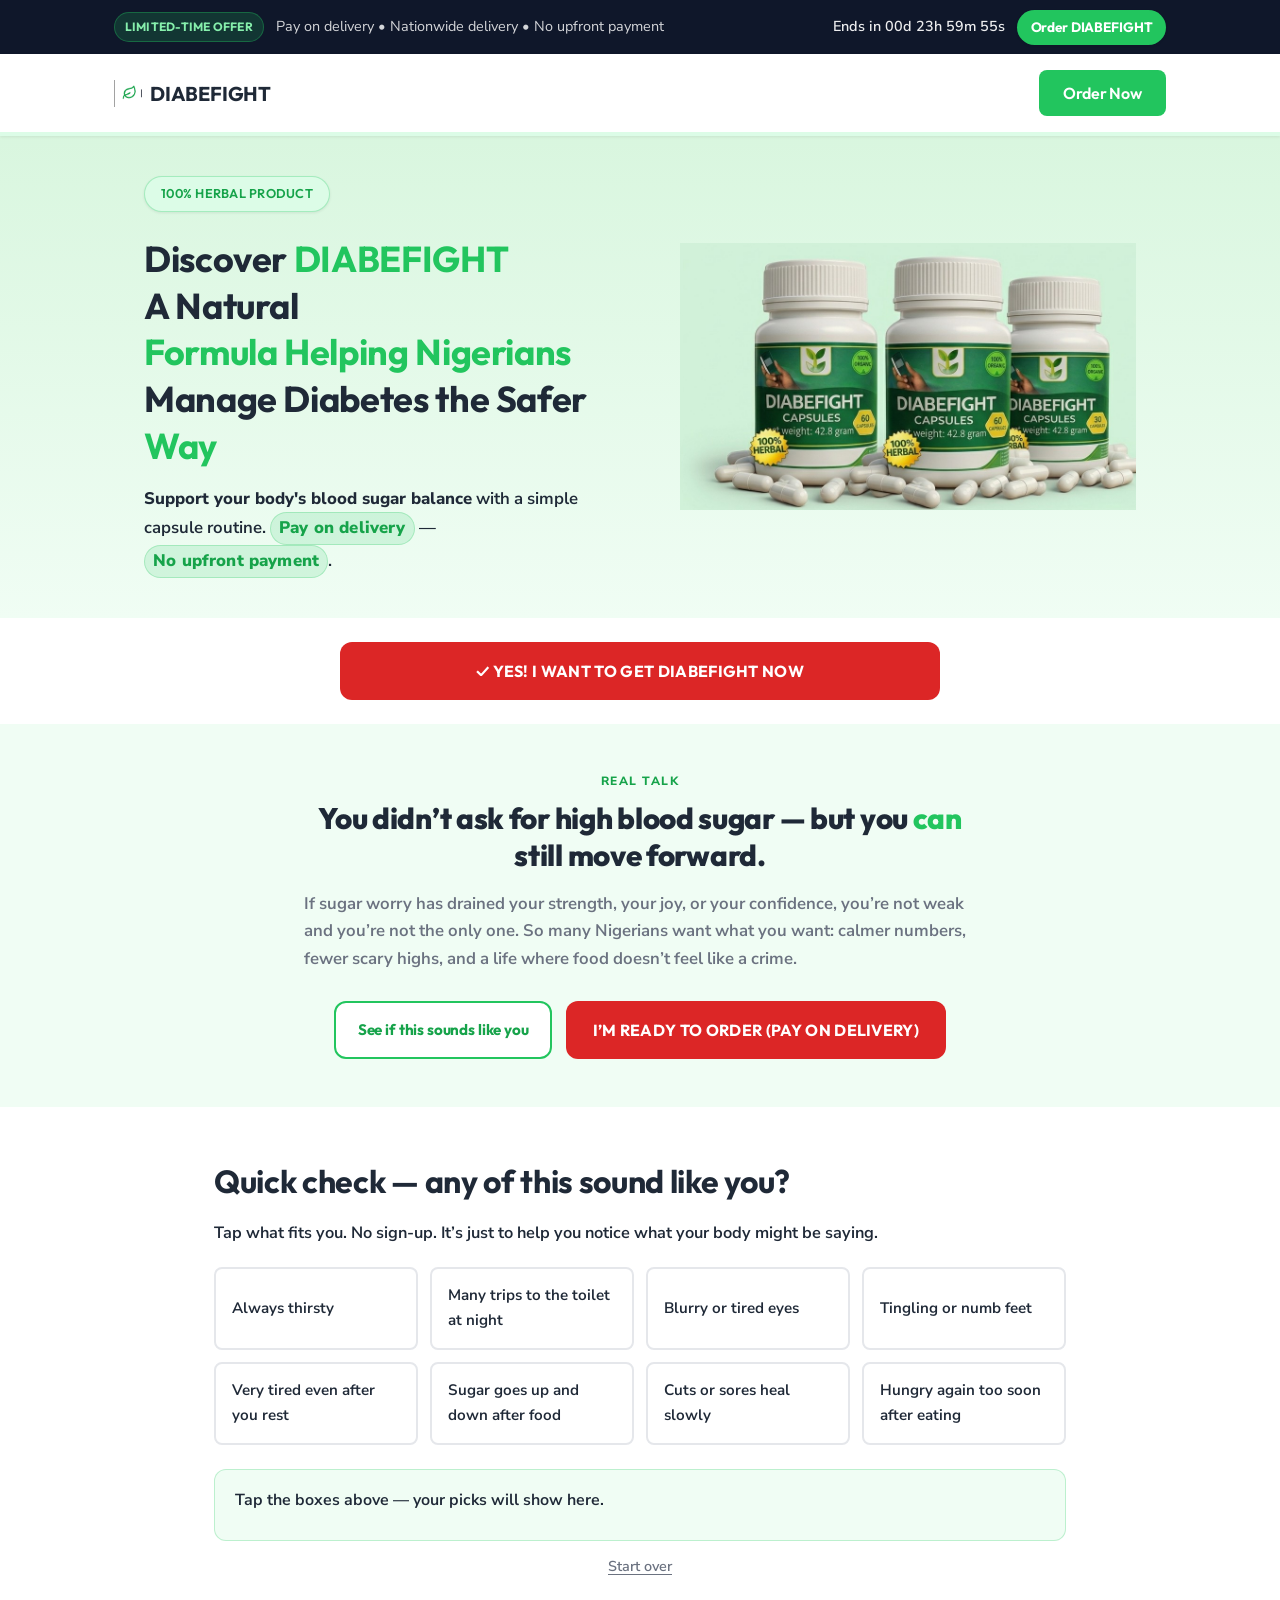
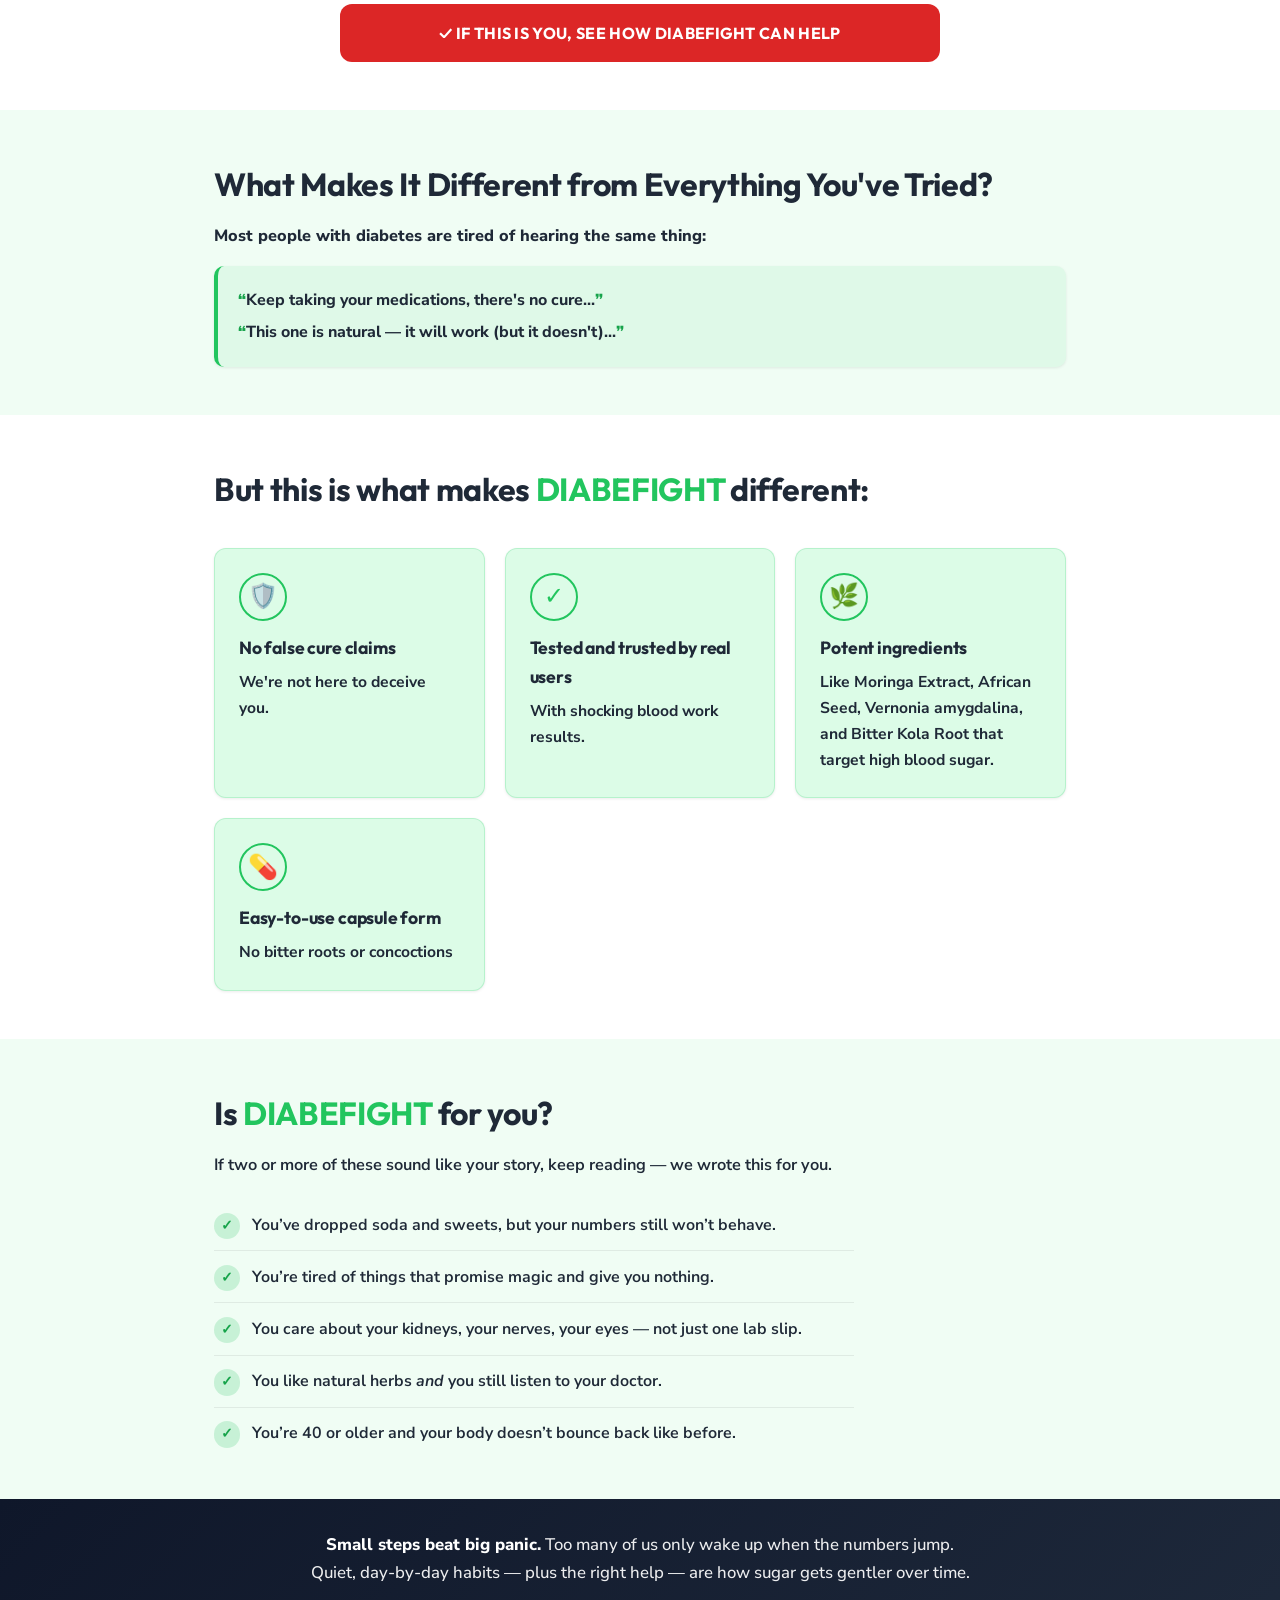
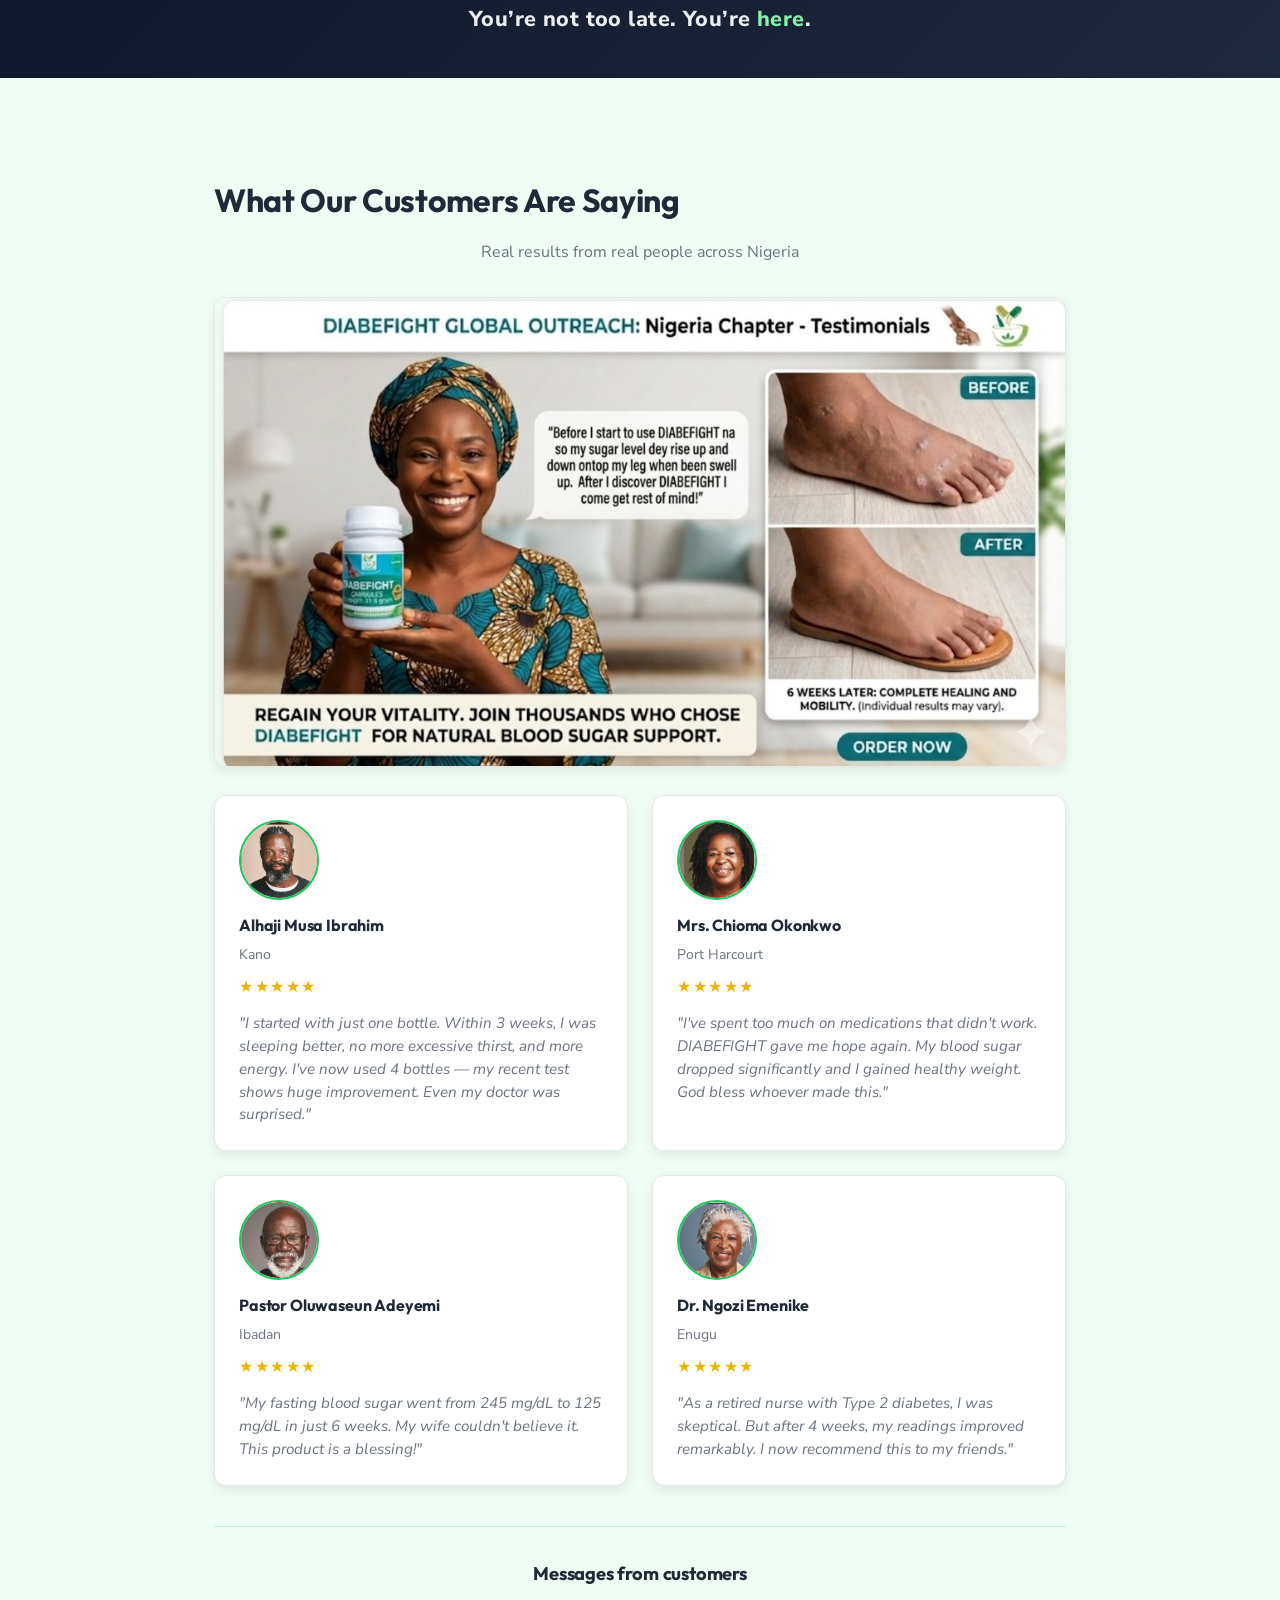
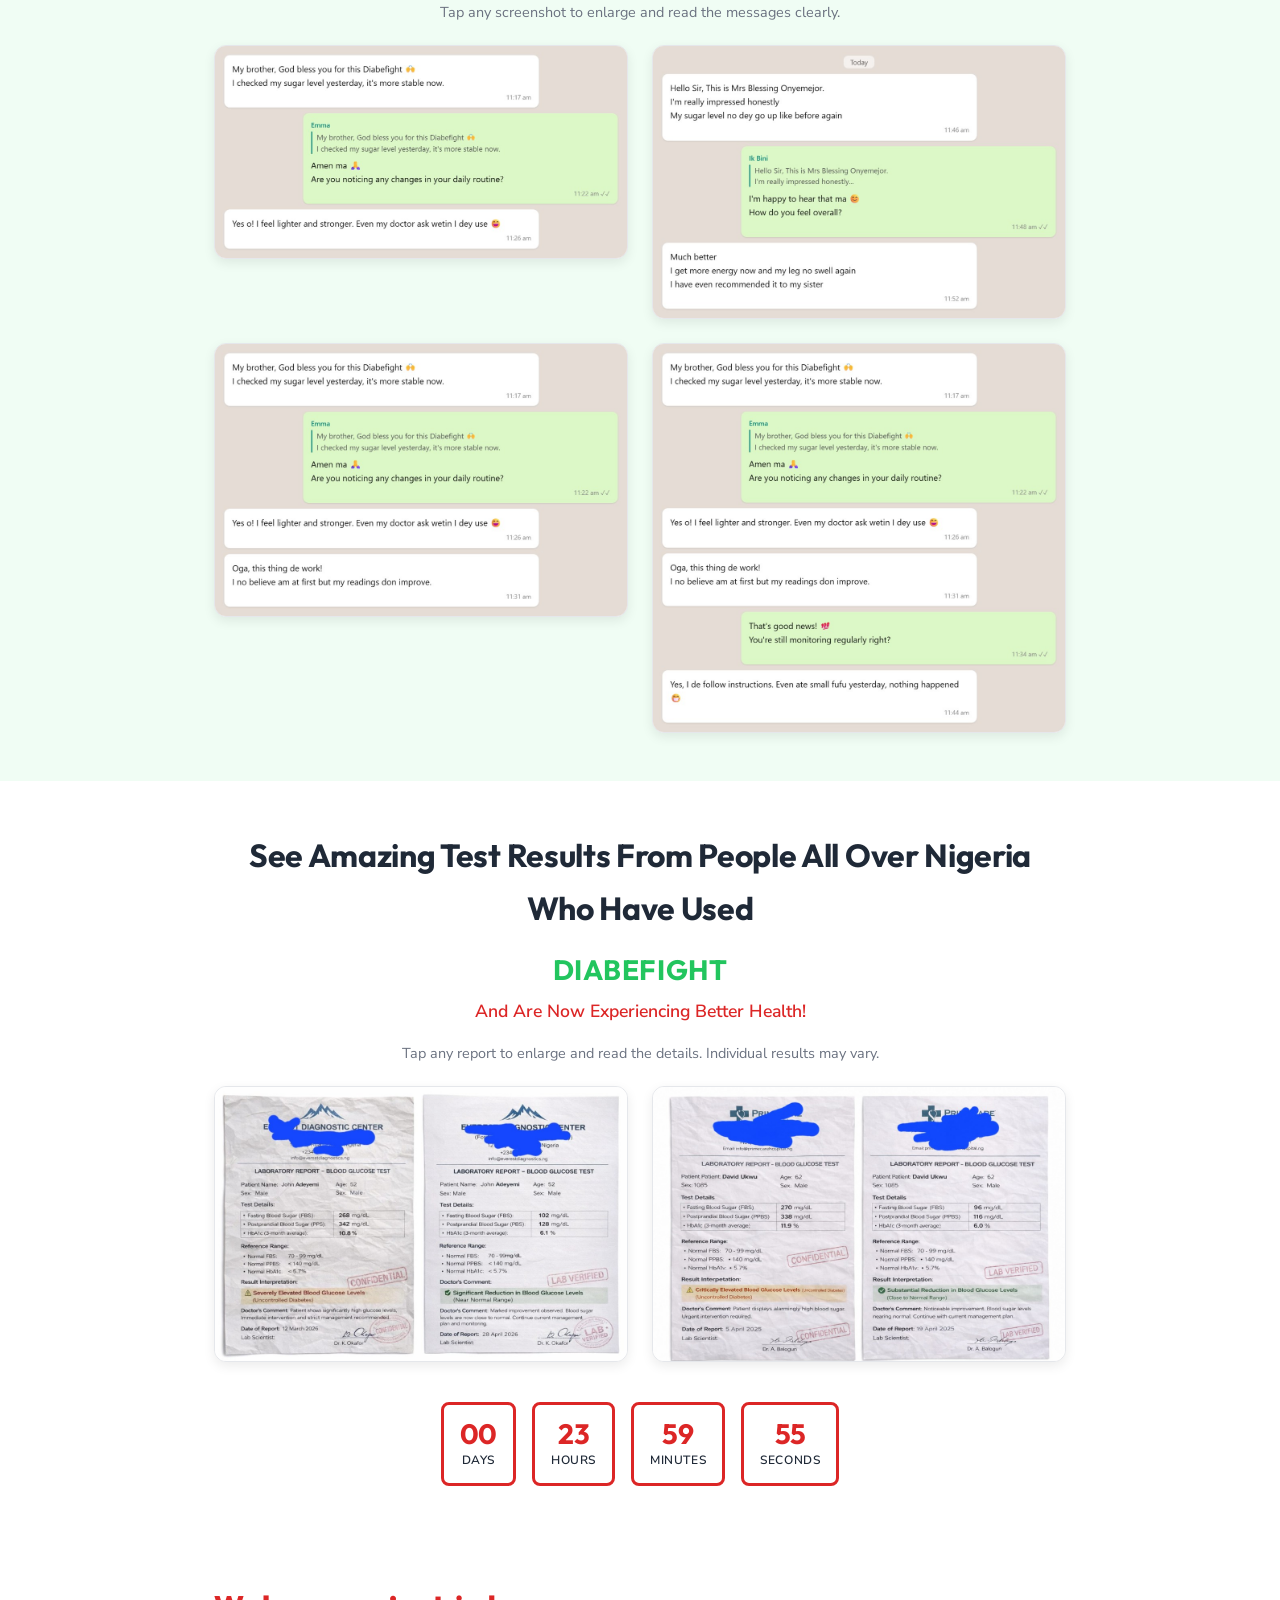
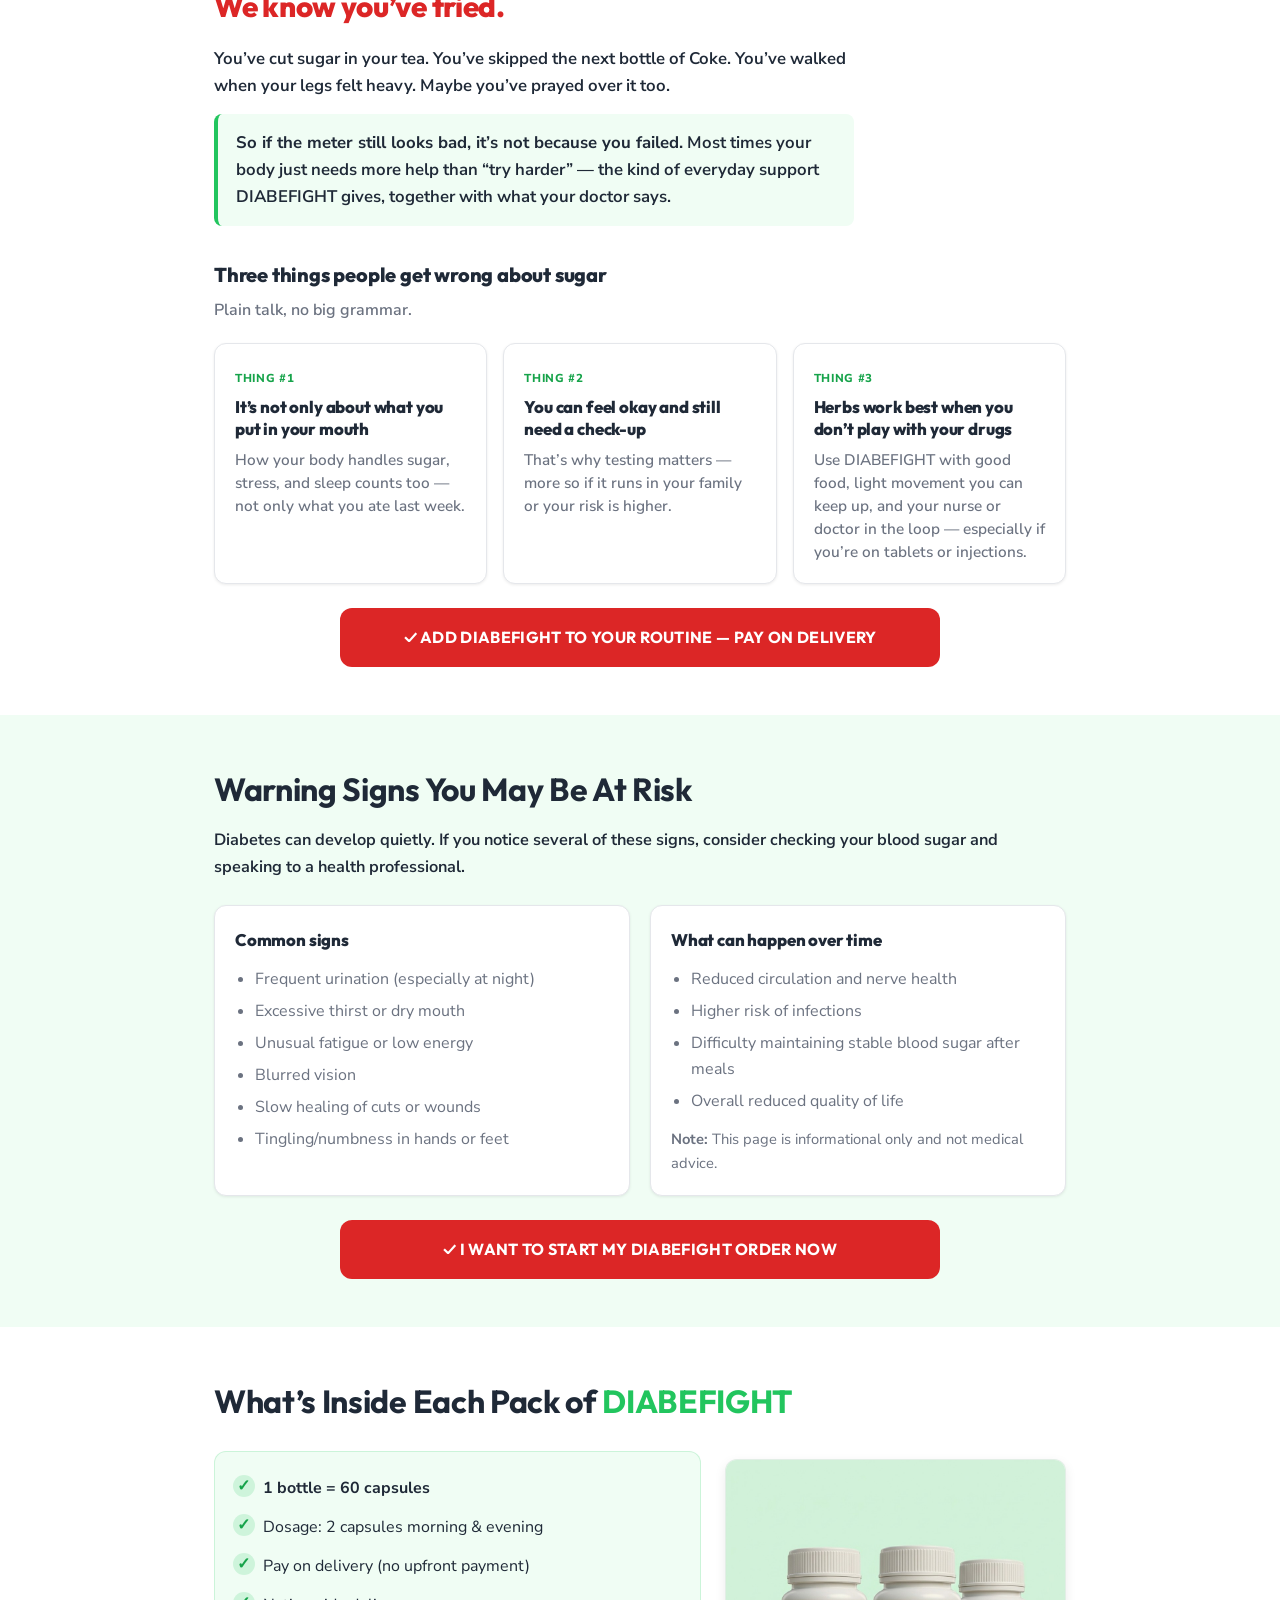
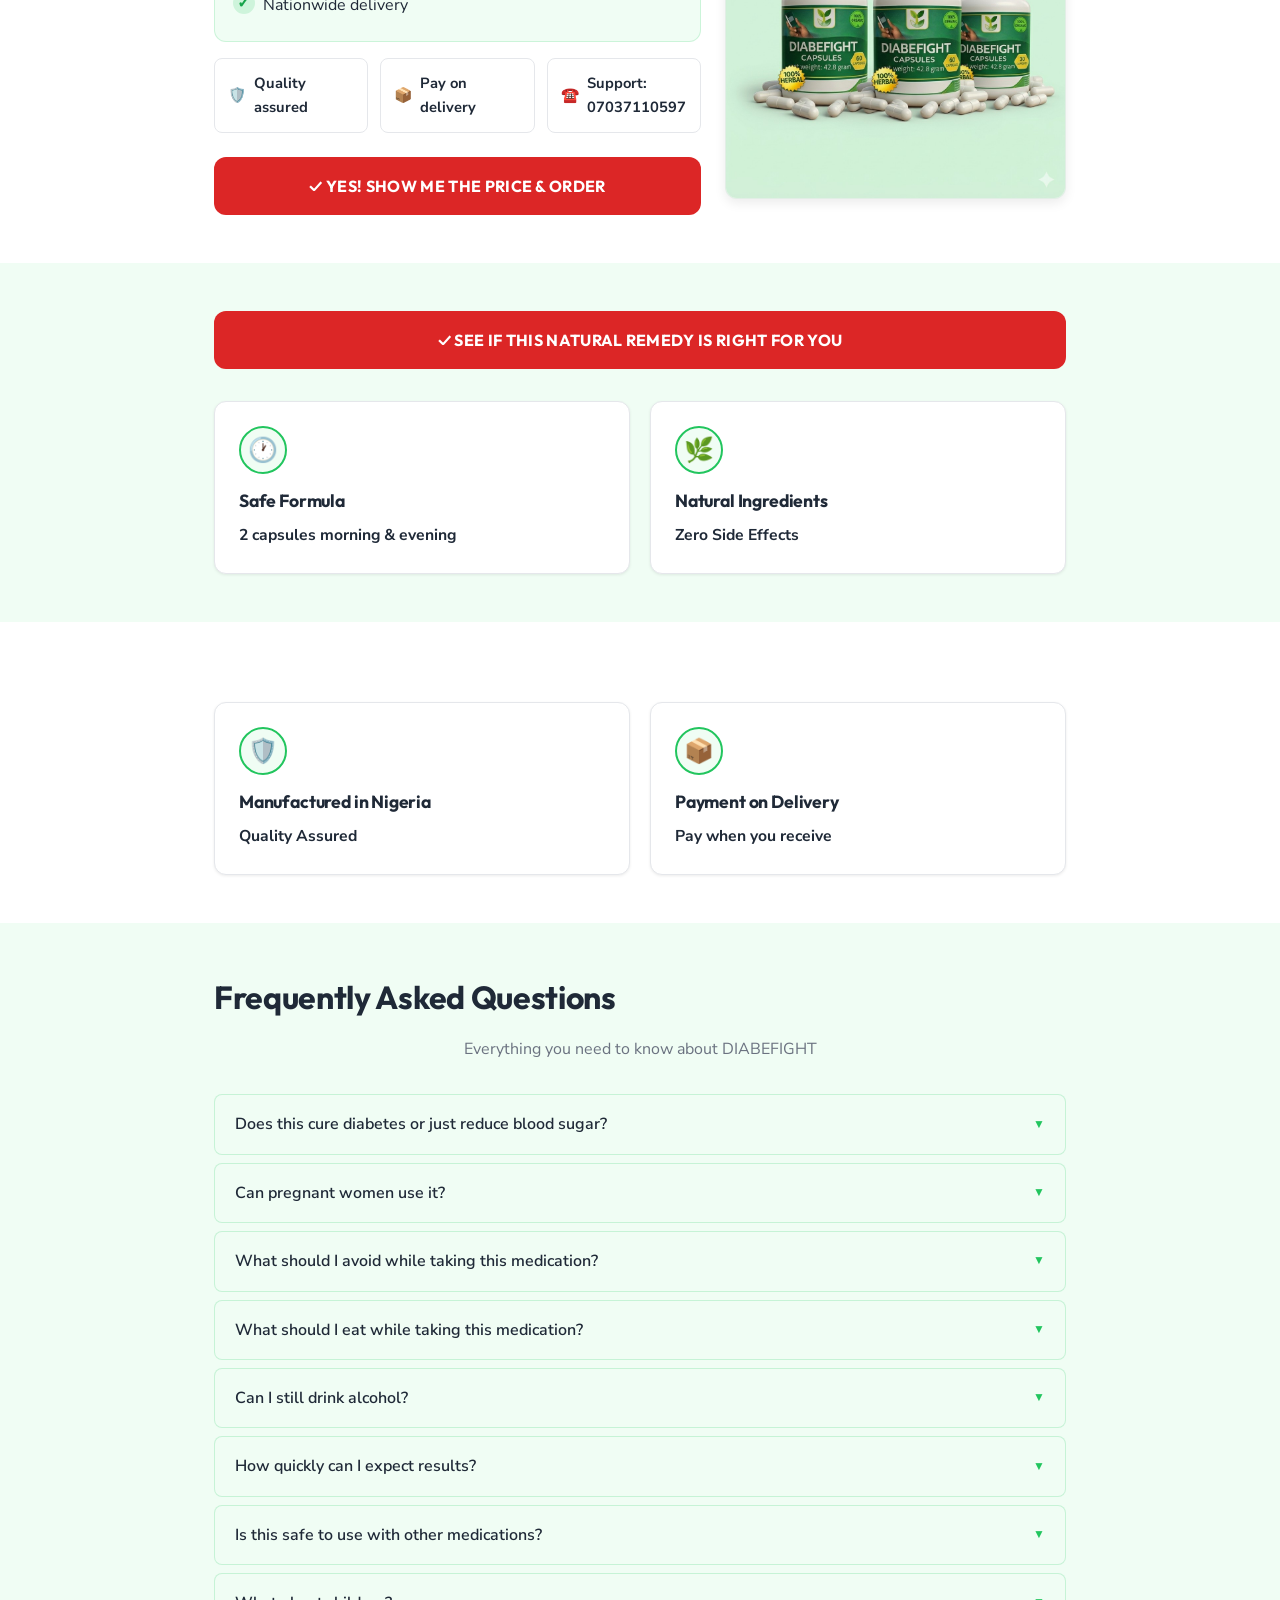
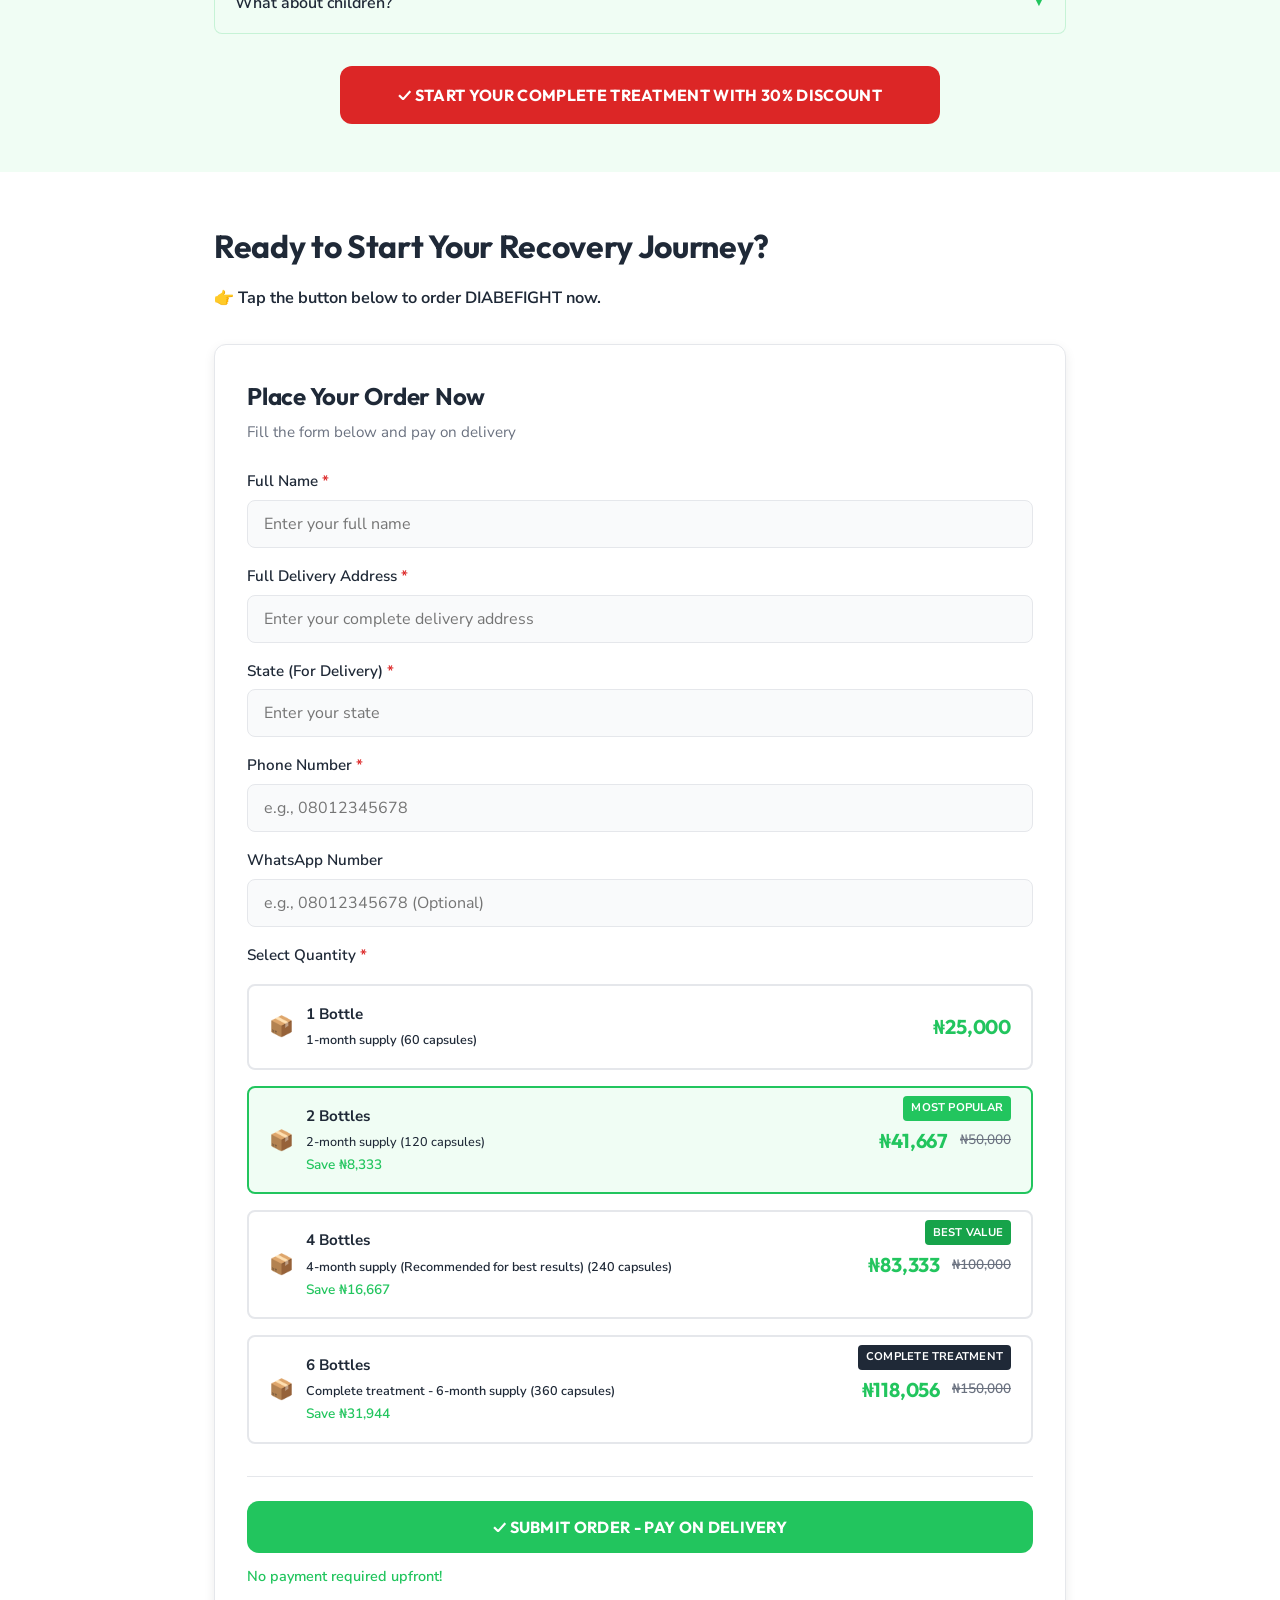
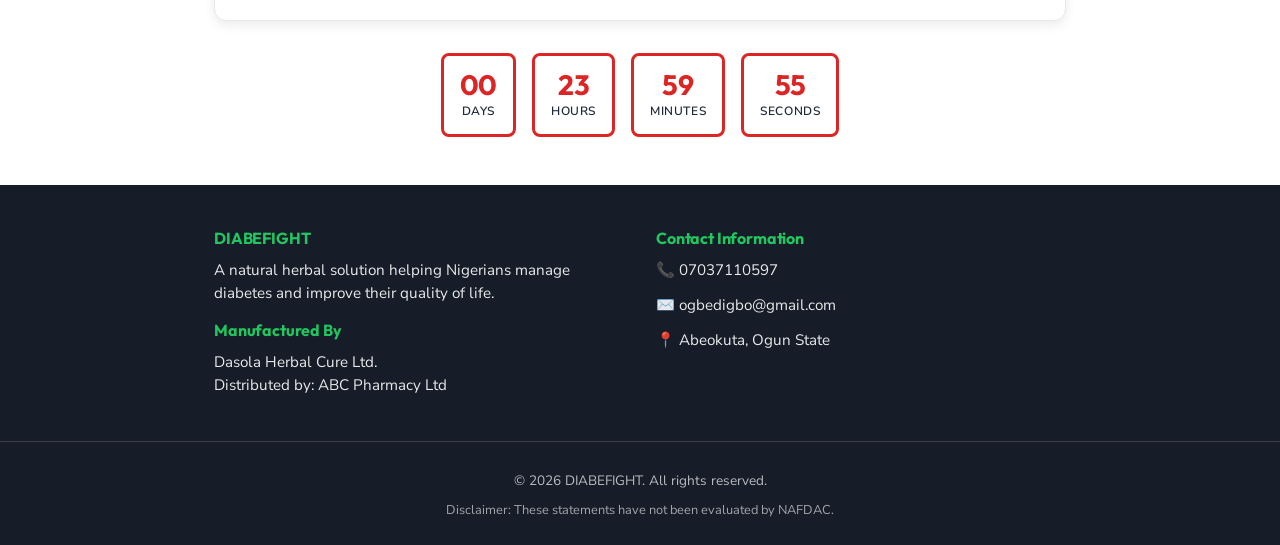
==== commit 534459d3: "added button safeguard" ====
--- a/index.html
+++ b/index.html
@@ -543,7 +543,9 @@
             </div>
 
             <div class="form-success" id="orderSuccess" role="status" aria-live="polite" style="display:none;">
-              Thank you! Your order details have been received. We will contact you for delivery.
+              <span class="form-success-title">✓ Order received!</span>
+              <span class="form-success-text">Thank you! Your order details have been received. We will contact you shortly to confirm delivery.</span>
+              <button type="button" class="btn btn-order-again" id="orderAgainBtn">Place another order</button>
             </div>
             <div class="form-error" id="orderError" role="alert" aria-live="polite" style="display:none;">
               Sorry—your order could not be submitted. Please try again.
--- a/styles.css
+++ b/styles.css
@@ -942,12 +942,46 @@
 /* ===== Form submit feedback (Formspree) ===== */
 .form-success {
   margin-top: 1rem;
-  padding: 0.9rem 1rem;
+  padding: 1.25rem 1.25rem;
   background: #ecfdf5;
   border: 1px solid rgba(34, 197, 94, 0.25);
   border-radius: var(--radius-sm);
   color: #166534;
   font-weight: 600;
+}
+.form-success-title {
+  display: block;
+  font-size: 1.15rem;
+  font-weight: 800;
+  margin-bottom: 0.35rem;
+}
+.form-success-text {
+  display: block;
+  font-weight: 600;
+}
+.btn-order-again {
+  display: inline-block;
+  margin-top: 1rem;
+  padding: 0.8rem 1.5rem;
+  background: var(--green);
+  color: var(--white);
+  font-weight: 700;
+  font-size: 0.95rem;
+  border: none;
+  border-radius: var(--radius);
+  cursor: pointer;
+  transition: background 0.2s;
+}
+.btn-order-again:hover { background: var(--green-dark); }
+
+/* Confirmation state: hide the input fields so success is unmistakable.
+   The "Place another order" button restores the form for a fresh order. */
+.order-form--submitted > label,
+.order-form--submitted > input:not([type="hidden"]),
+.order-form--submitted .quantity-options,
+.order-form--submitted .submit-block,
+.order-form--submitted .form-error {
+  display: none !important;
 }
 .form-error {
   margin-top: 1rem;
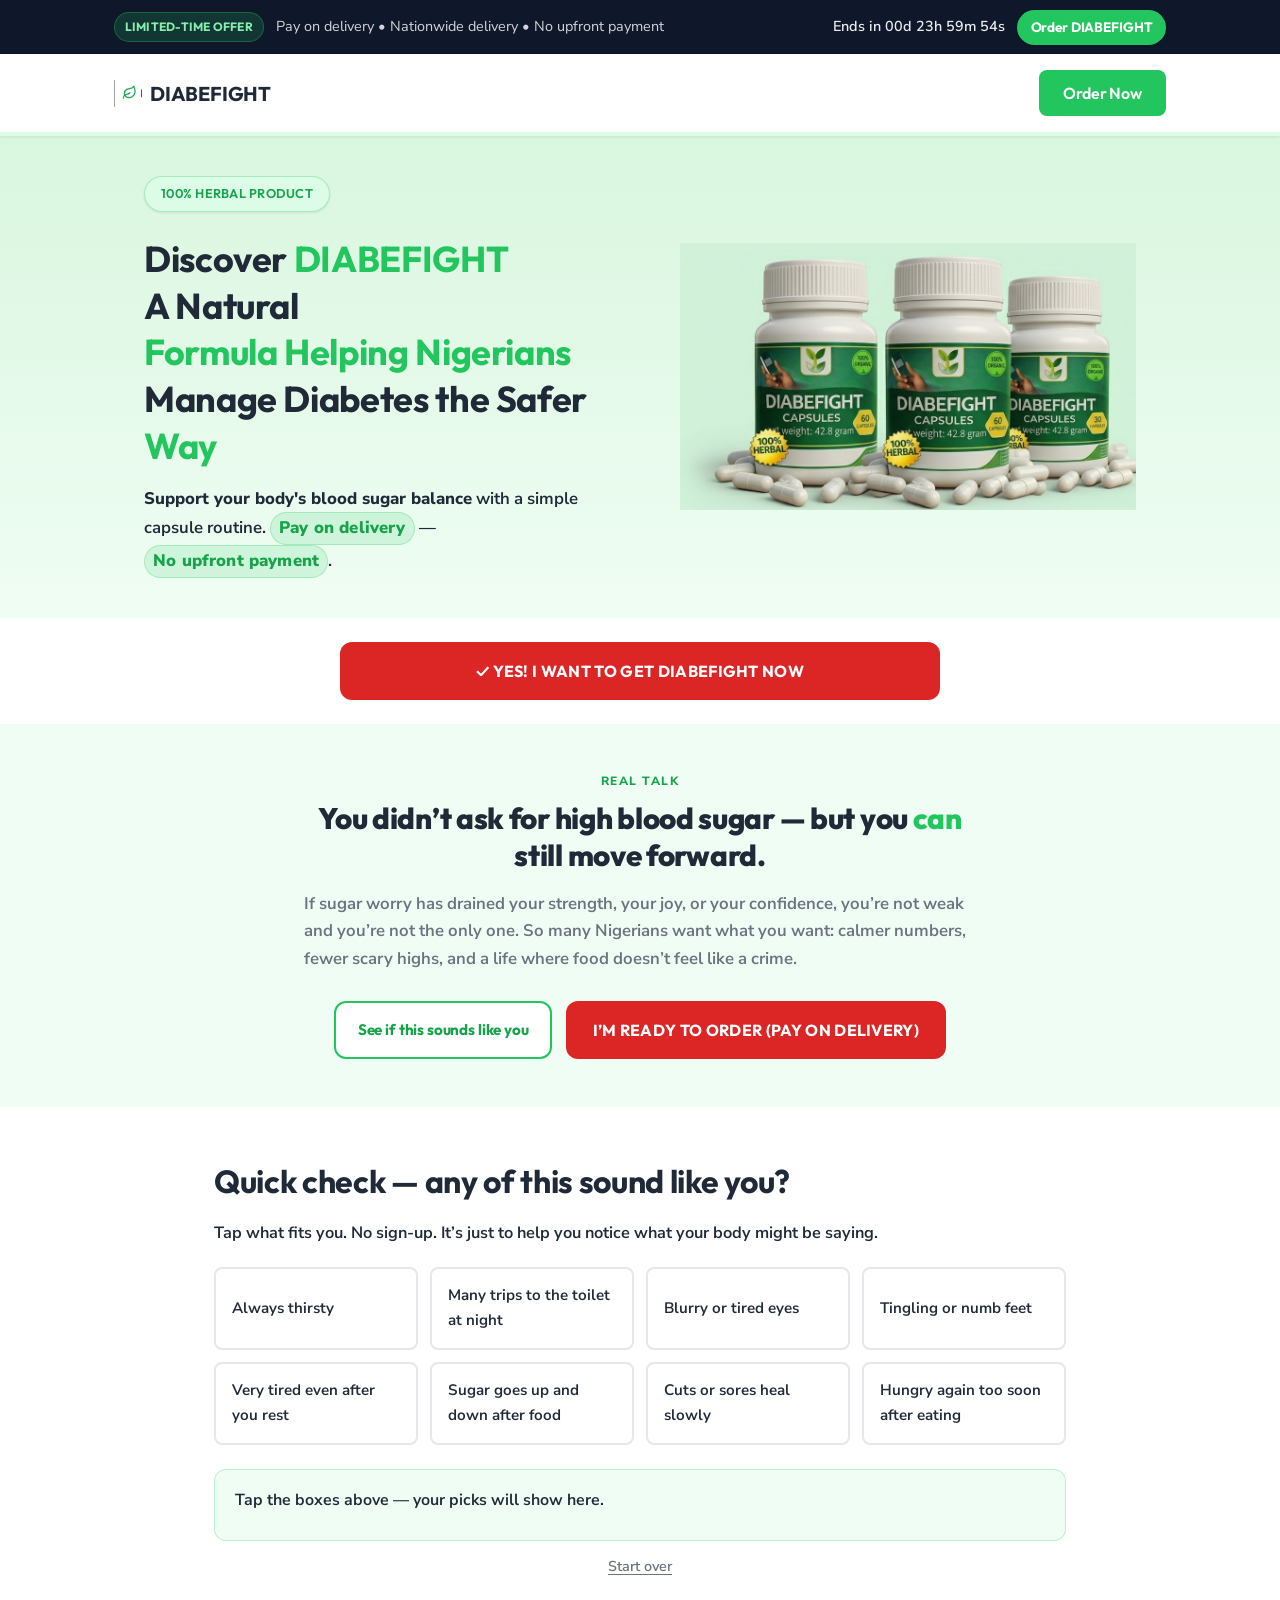
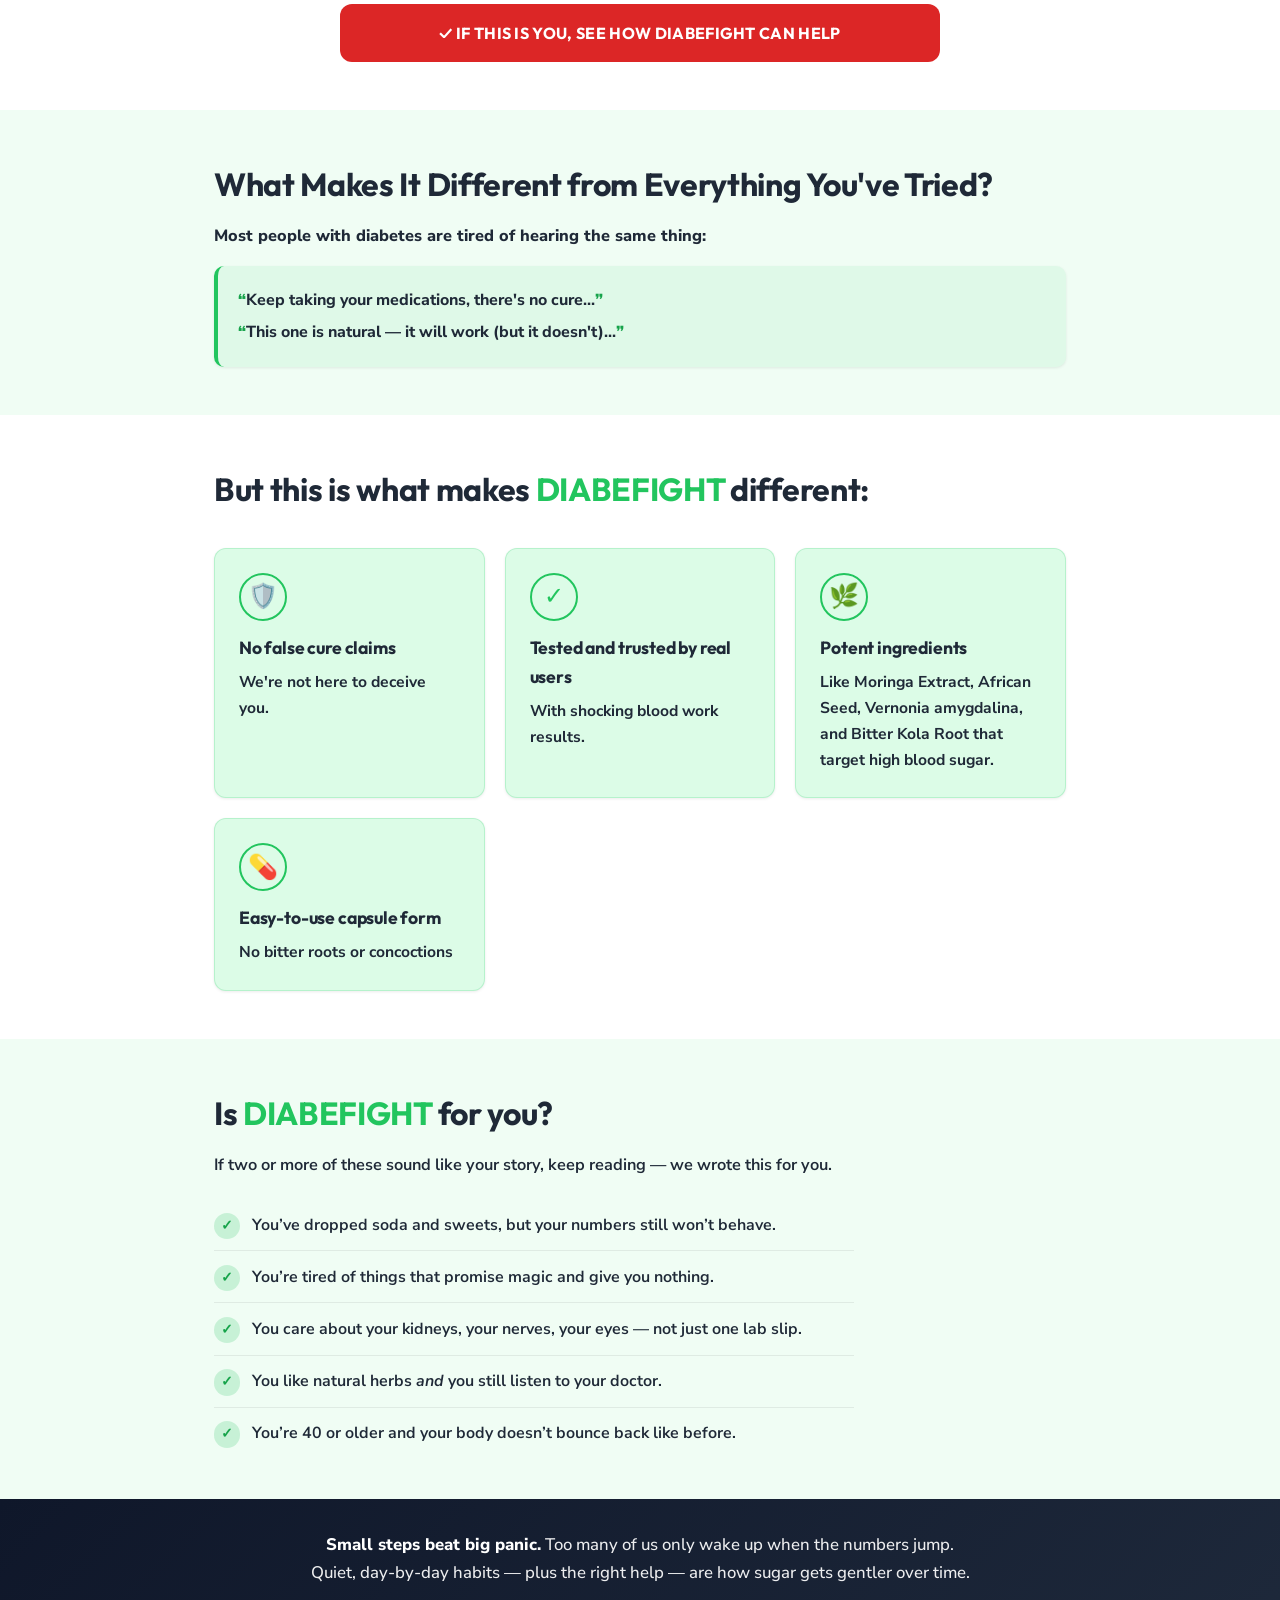
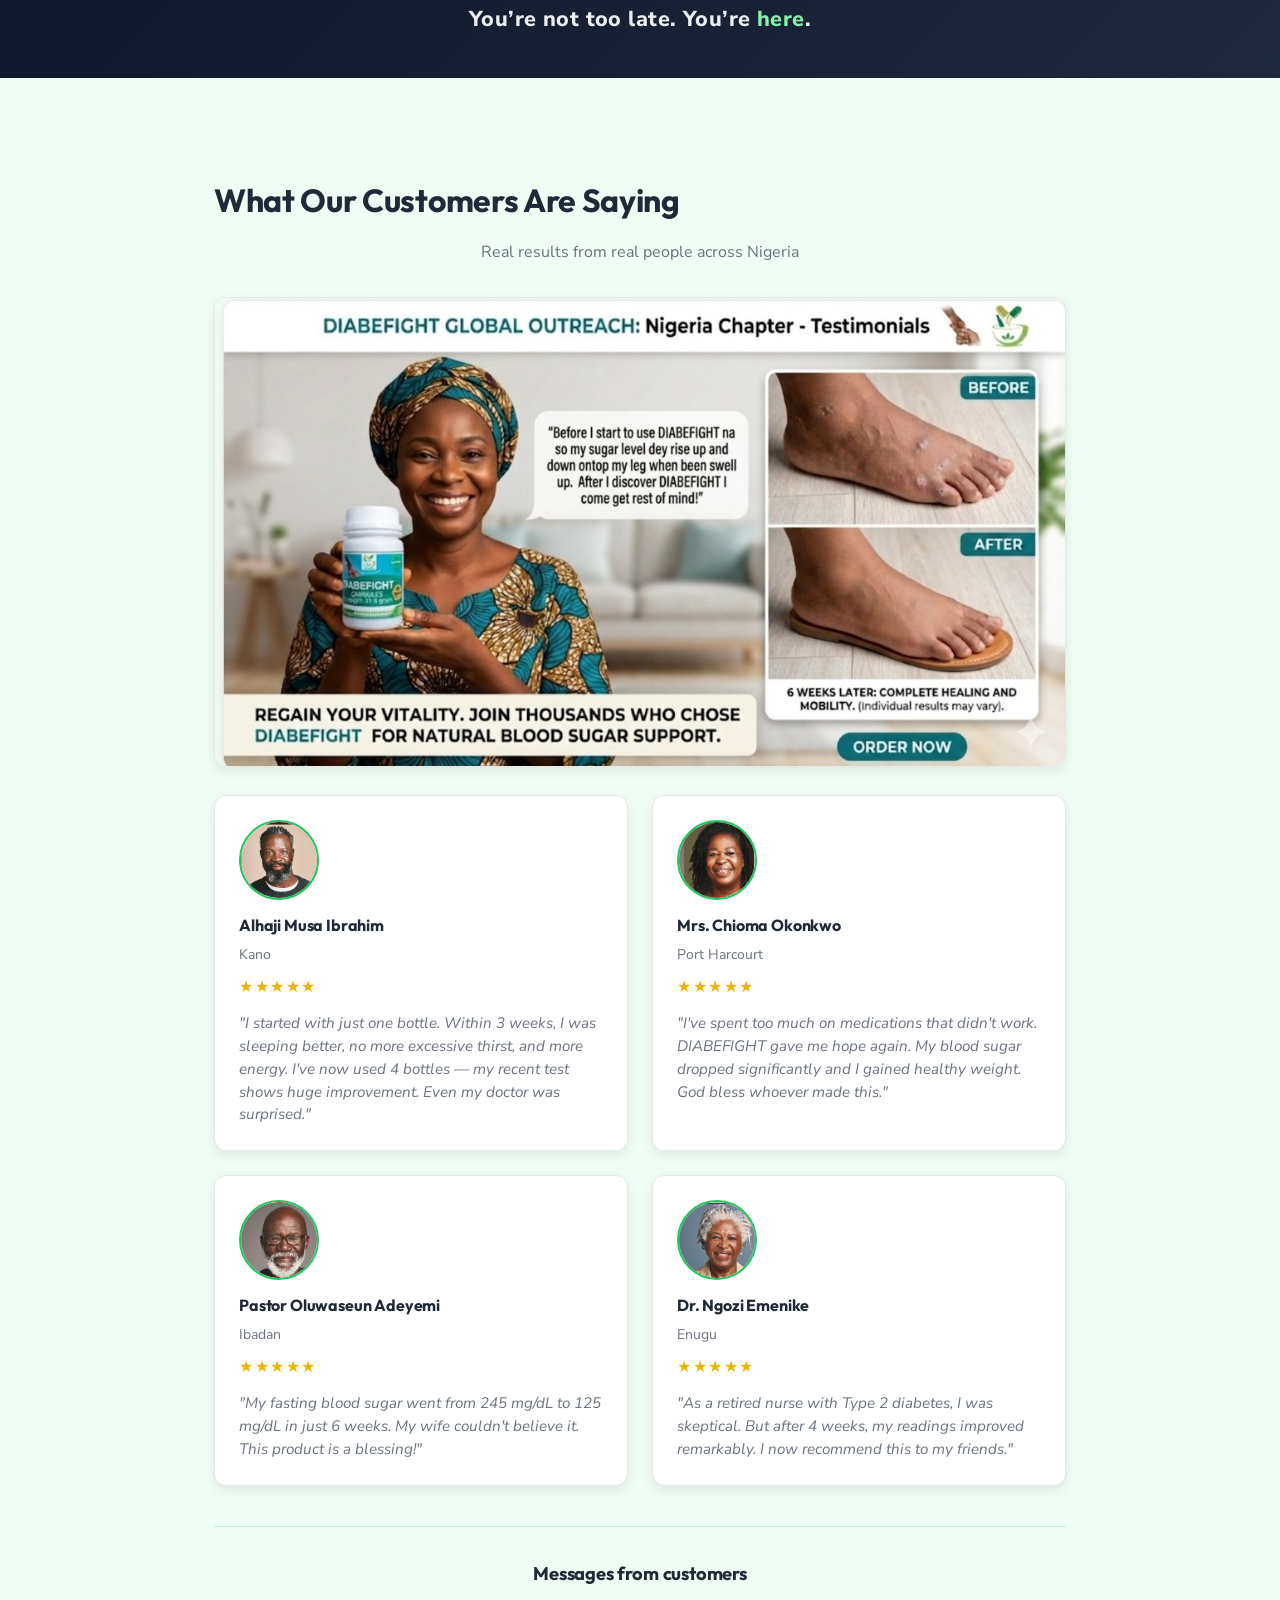
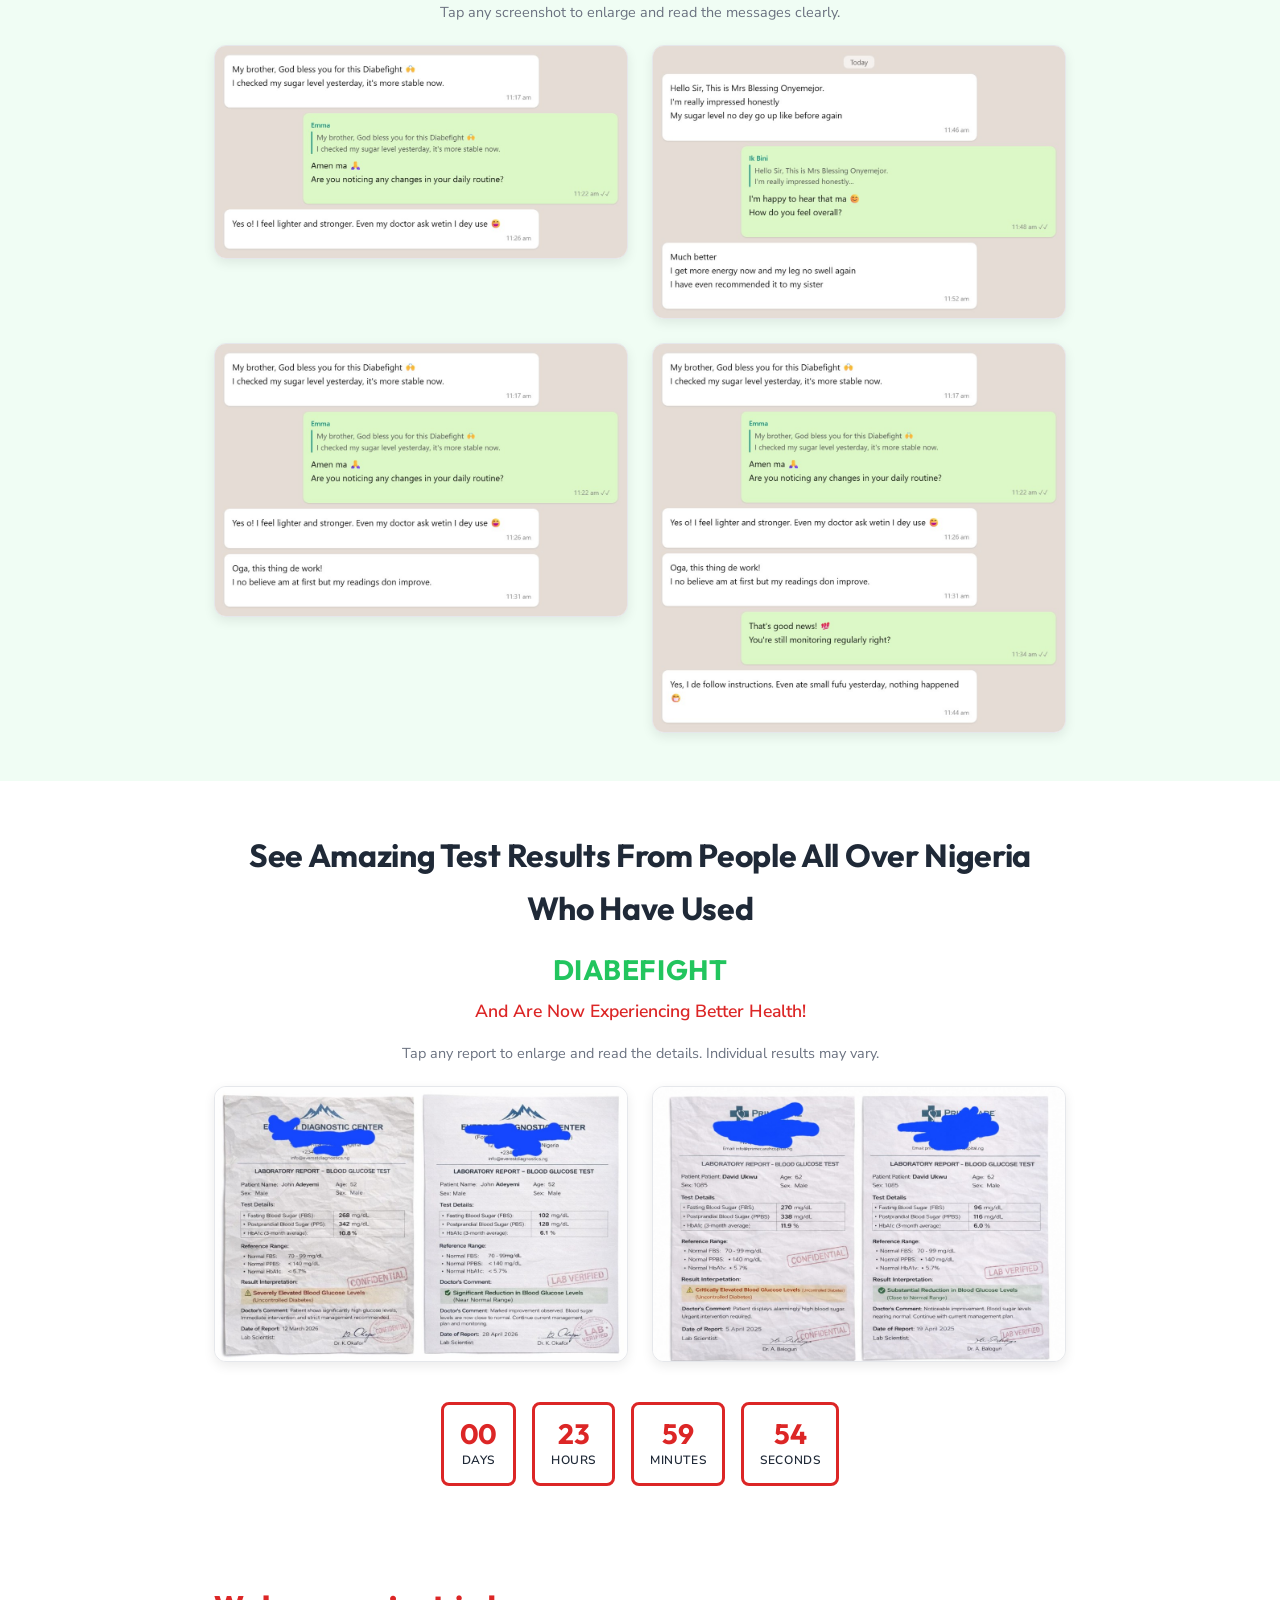
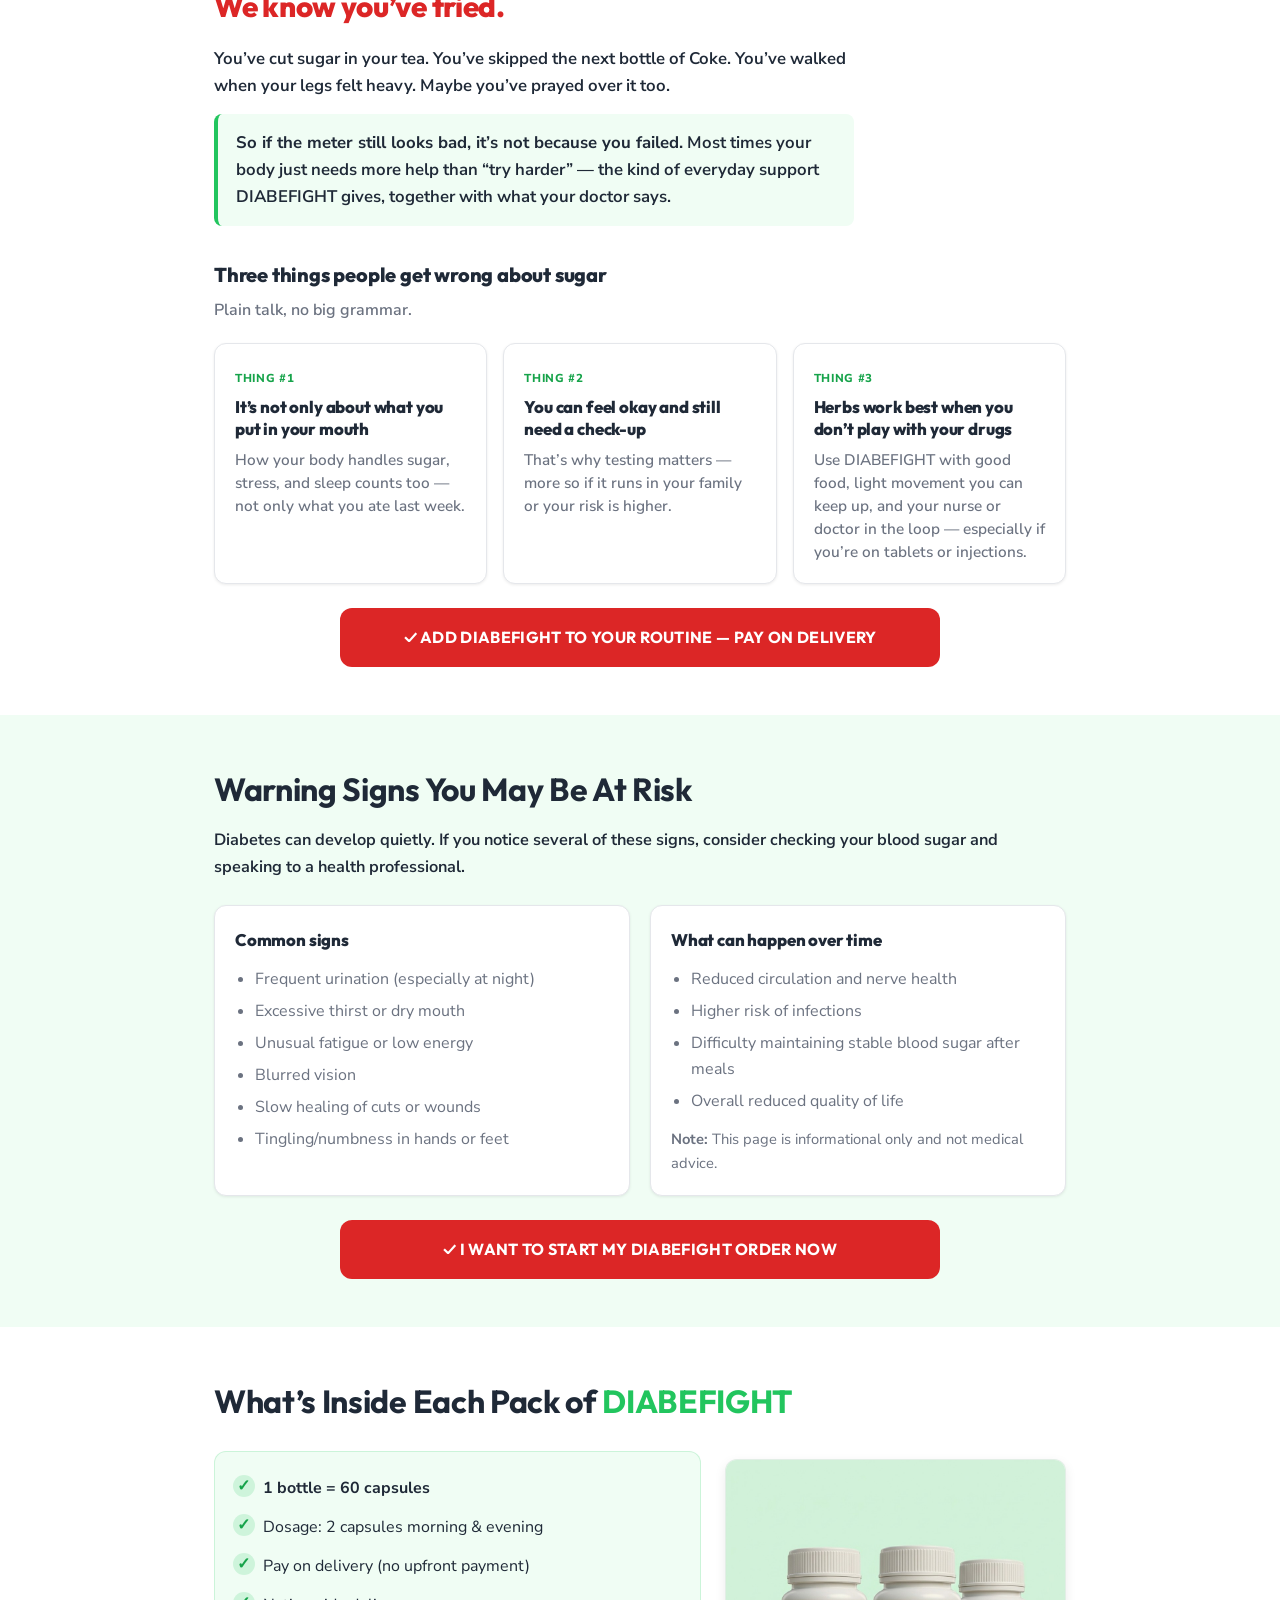
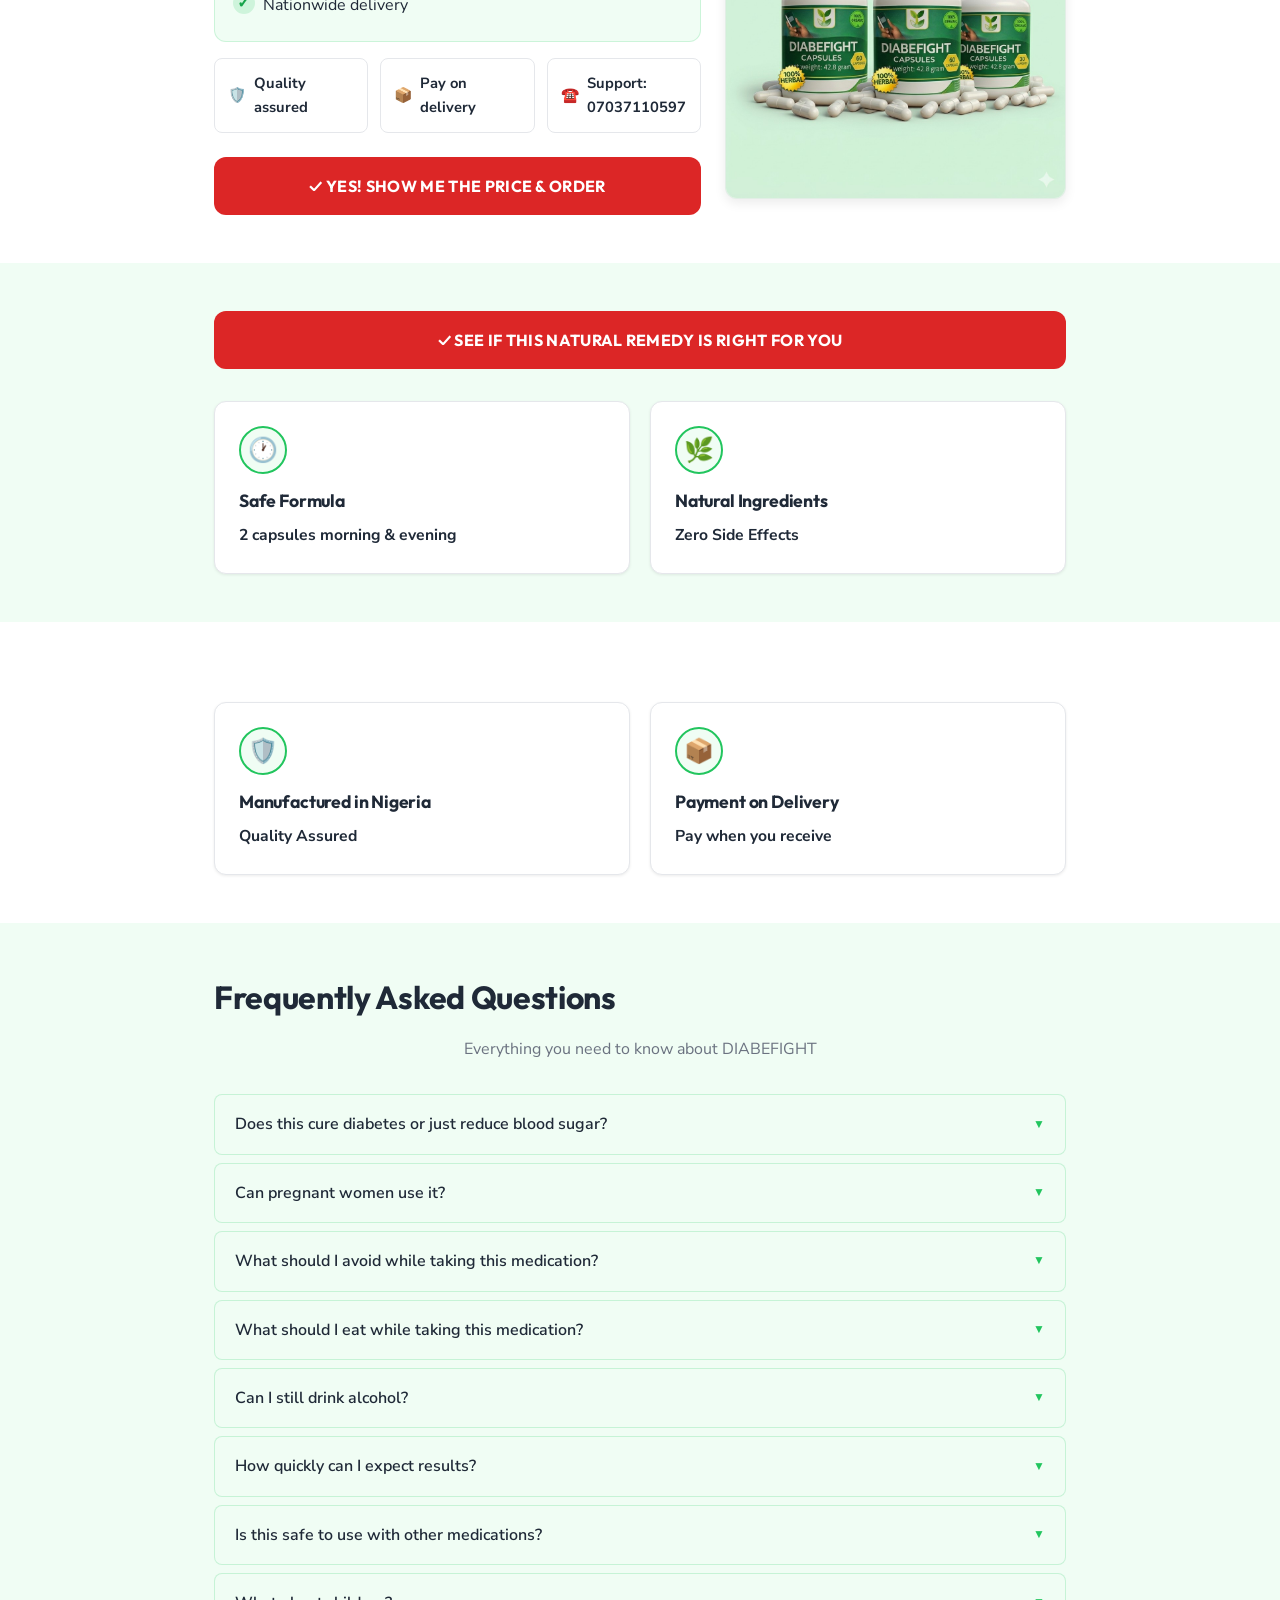
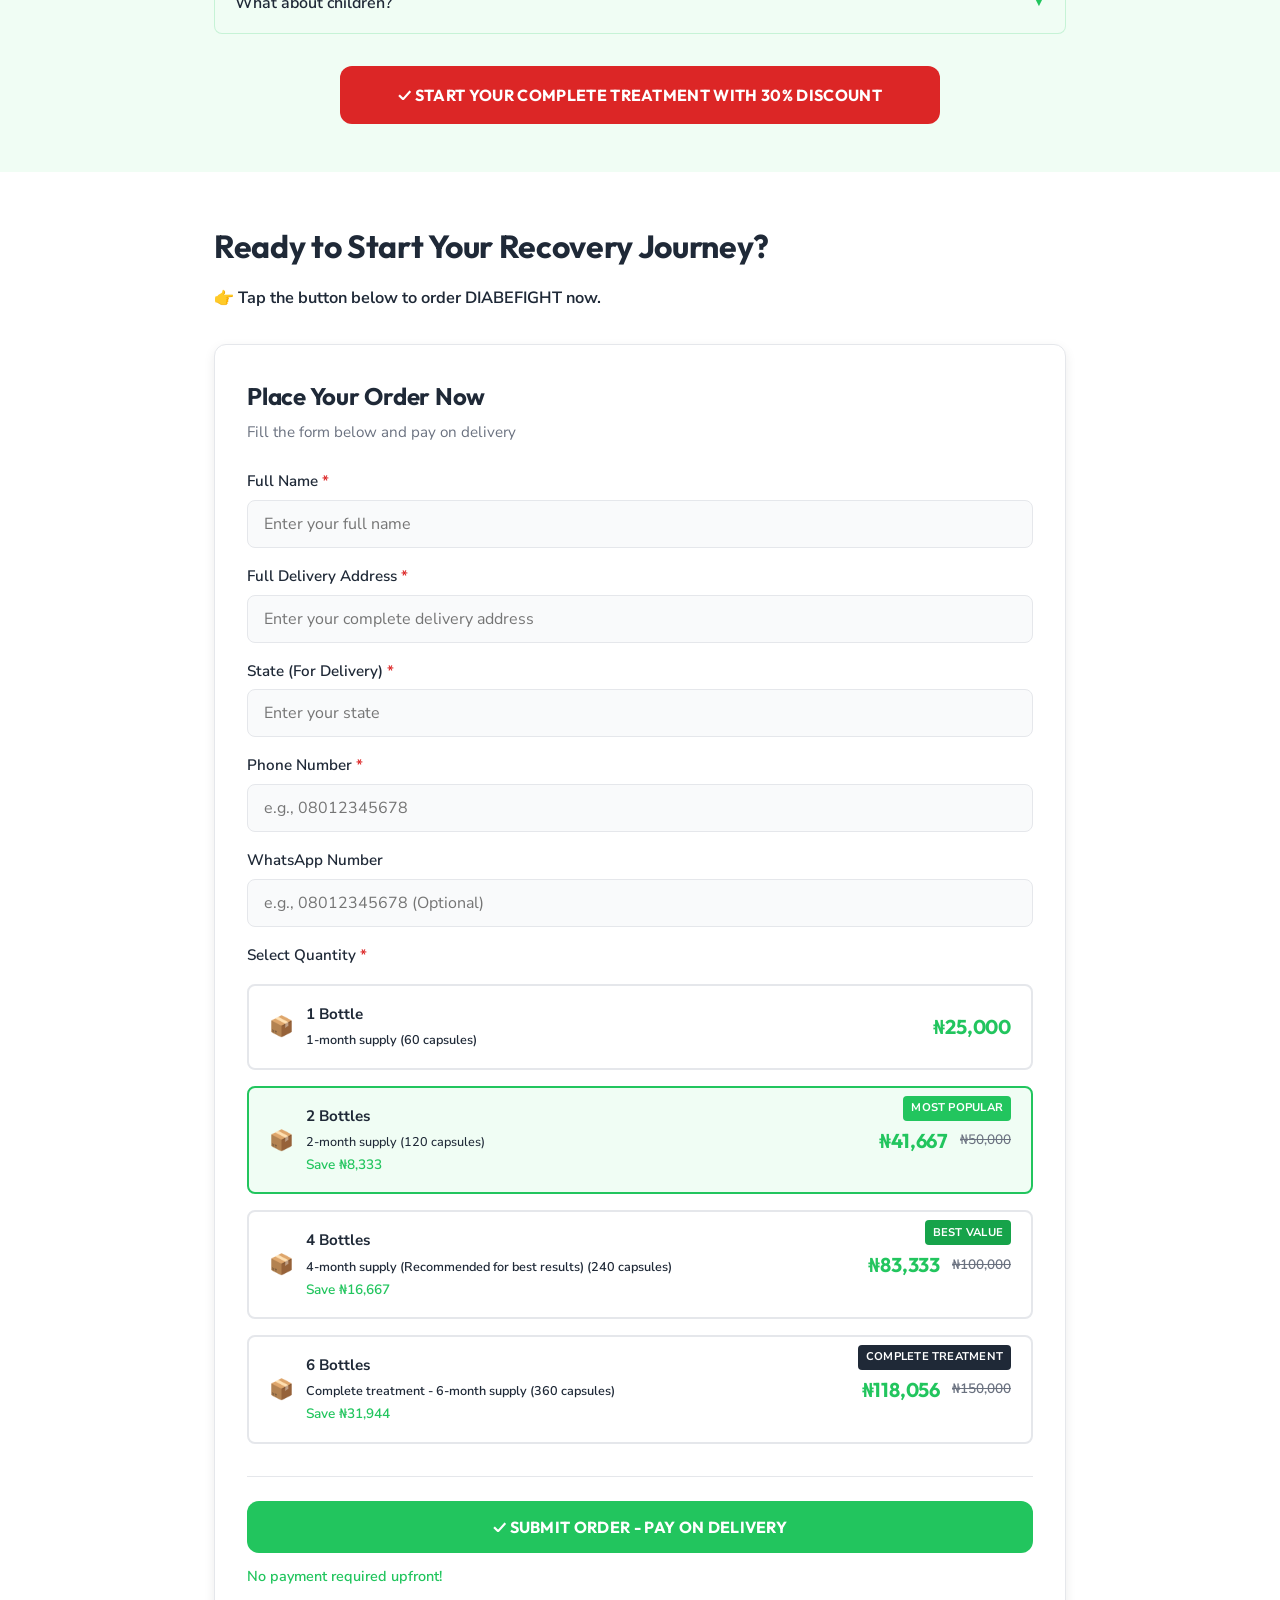
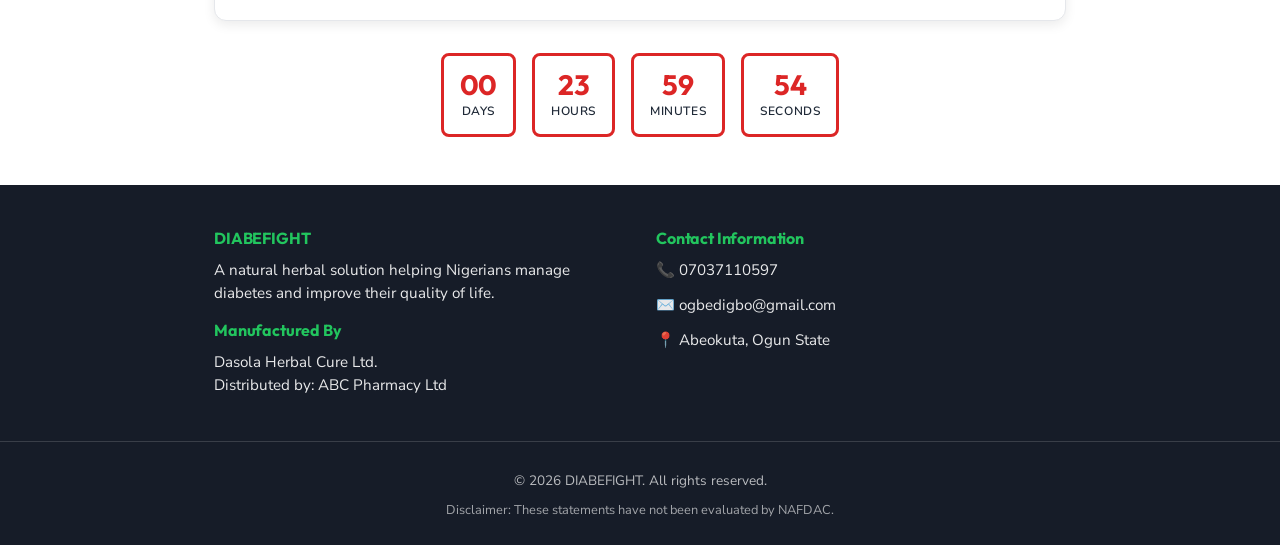
==== commit 8cad303d: "added thankyou page only" ====
--- a/index.html
+++ b/index.html
@@ -544,8 +544,7 @@
 
             <div class="form-success" id="orderSuccess" role="status" aria-live="polite" style="display:none;">
               <span class="form-success-title">✓ Order received!</span>
-              <span class="form-success-text">Thank you! Your order details have been received. We will contact you shortly to confirm delivery.</span>
-              <button type="button" class="btn btn-order-again" id="orderAgainBtn">Place another order</button>
+              <span class="form-success-text">Taking you to your confirmation page…</span>
             </div>
             <div class="form-error" id="orderError" role="alert" aria-live="polite" style="display:none;">
               Sorry—your order could not be submitted. Please try again.
--- a/styles.css
+++ b/styles.css
@@ -959,29 +959,91 @@
   display: block;
   font-weight: 600;
 }
-.btn-order-again {
-  display: inline-block;
-  margin-top: 1rem;
-  padding: 0.8rem 1.5rem;
-  background: var(--green);
-  color: var(--white);
-  font-weight: 700;
-  font-size: 0.95rem;
-  border: none;
-  border-radius: var(--radius);
-  cursor: pointer;
-  transition: background 0.2s;
-}
-.btn-order-again:hover { background: var(--green-dark); }
-
-/* Confirmation state: hide the input fields so success is unmistakable.
-   The "Place another order" button restores the form for a fresh order. */
+/* Confirmation state: hide the input fields during the brief moment before
+   redirecting to the thank-you page, so the user can't re-submit. */
 .order-form--submitted > label,
 .order-form--submitted > input:not([type="hidden"]),
 .order-form--submitted .quantity-options,
 .order-form--submitted .submit-block,
 .order-form--submitted .form-error {
   display: none !important;
+}
+
+/* ===== Thank-you page ===== */
+.thankyou-card {
+  max-width: 640px;
+  margin: 1rem auto;
+  padding: 2.5rem 2rem;
+  background: var(--white);
+  border: 1px solid var(--border);
+  border-radius: var(--radius);
+  box-shadow: var(--shadow-md);
+  text-align: center;
+}
+.thankyou-icon {
+  width: 72px;
+  height: 72px;
+  margin: 0 auto 1.25rem;
+  display: flex;
+  align-items: center;
+  justify-content: center;
+  font-size: 2.25rem;
+  font-weight: 800;
+  color: var(--white);
+  background: var(--green);
+  border-radius: 50%;
+}
+.thankyou-title {
+  margin: 0 0 0.5rem;
+  font-size: 1.6rem;
+  line-height: 1.25;
+}
+.thankyou-lead {
+  margin: 0 0 1.75rem;
+  font-size: 1.05rem;
+  color: var(--text-muted);
+}
+.thankyou-steps {
+  display: grid;
+  gap: 1rem;
+  text-align: left;
+  margin-bottom: 1.5rem;
+}
+.thankyou-step {
+  display: flex;
+  align-items: flex-start;
+  gap: 0.9rem;
+  padding: 1rem 1.1rem;
+  background: #ecfdf5;
+  border: 1px solid rgba(34, 197, 94, 0.25);
+  border-radius: var(--radius-sm);
+}
+.thankyou-step-icon {
+  font-size: 1.5rem;
+  line-height: 1.4;
+}
+.thankyou-step-text {
+  display: flex;
+  flex-direction: column;
+  gap: 0.2rem;
+}
+.thankyou-step-text strong {
+  font-size: 1.02rem;
+  color: #166534;
+}
+.thankyou-step-text span {
+  font-size: 0.95rem;
+  color: var(--text);
+}
+.thankyou-note {
+  margin: 0 0 1.75rem;
+  font-size: 0.95rem;
+  color: var(--text-muted);
+}
+.thankyou-btn {
+  display: inline-block;
+  width: auto;
+  text-decoration: none;
 }
 .form-error {
   margin-top: 1rem;
